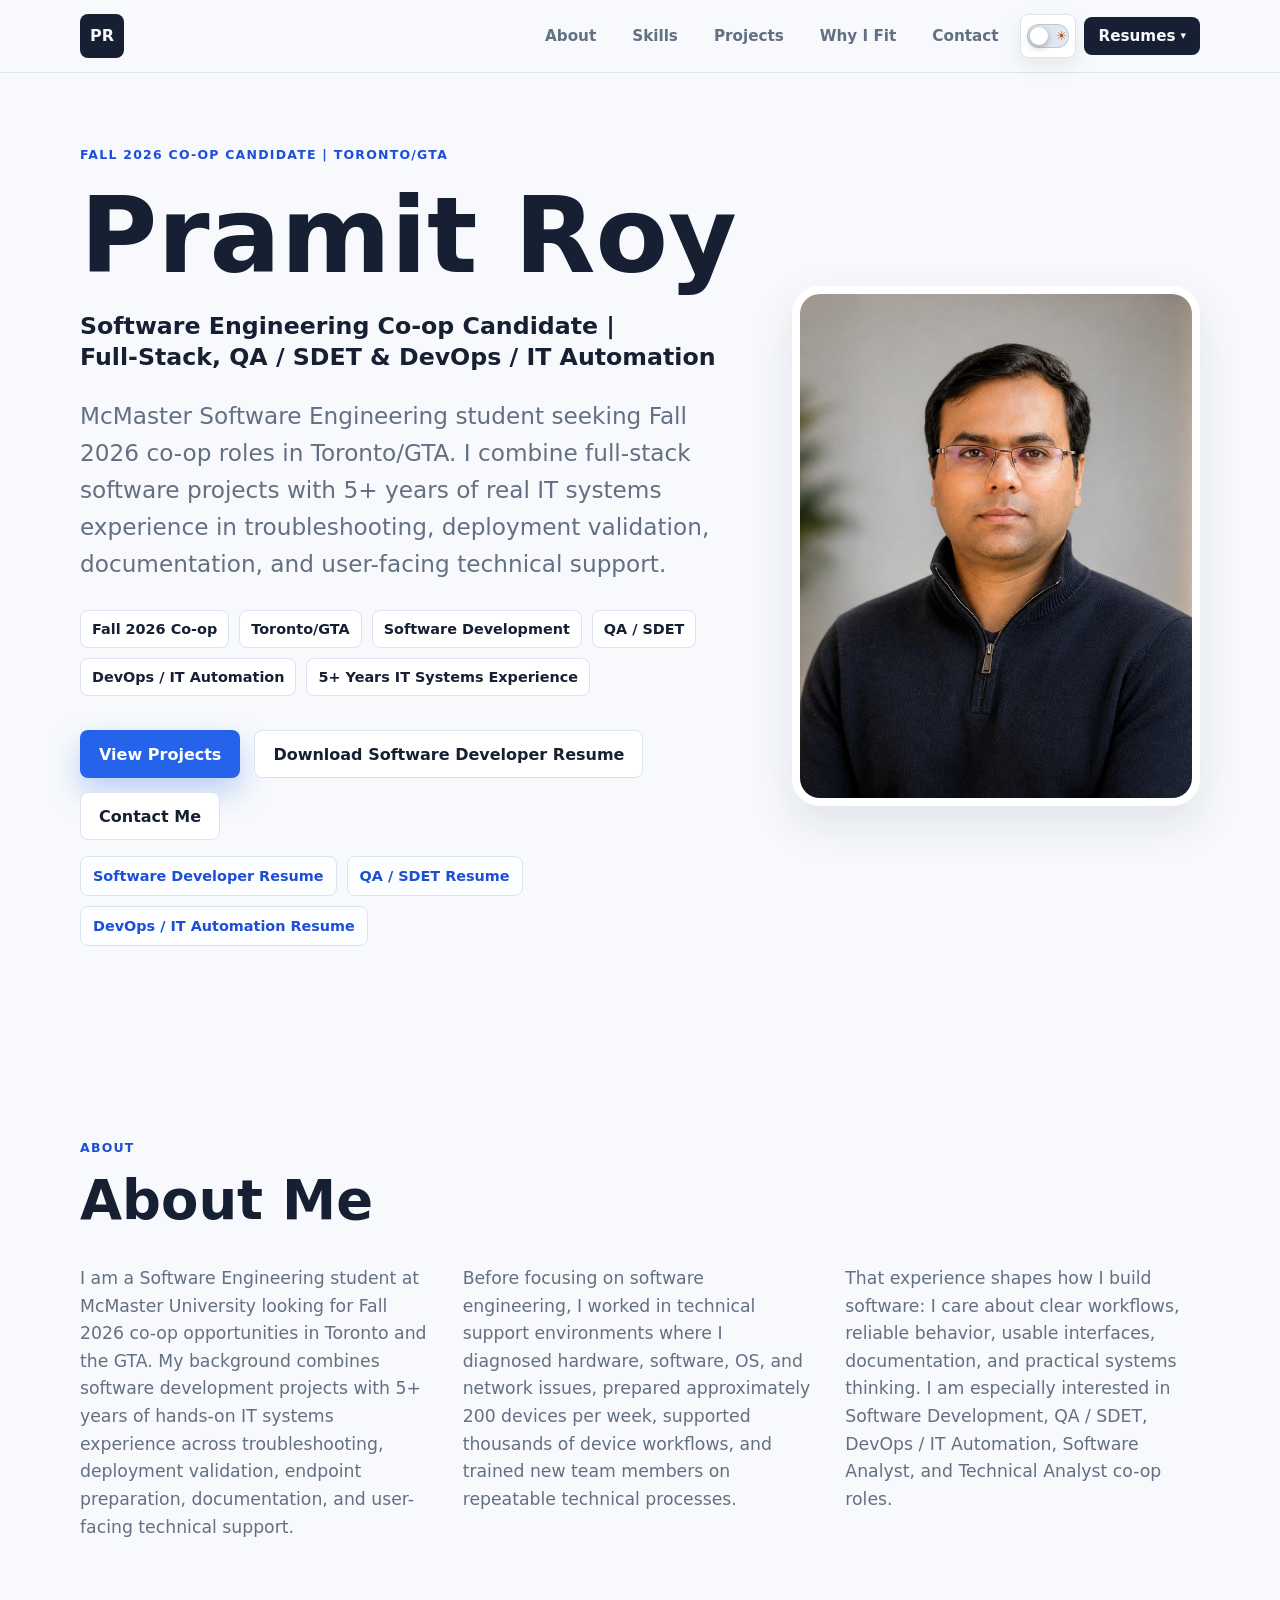
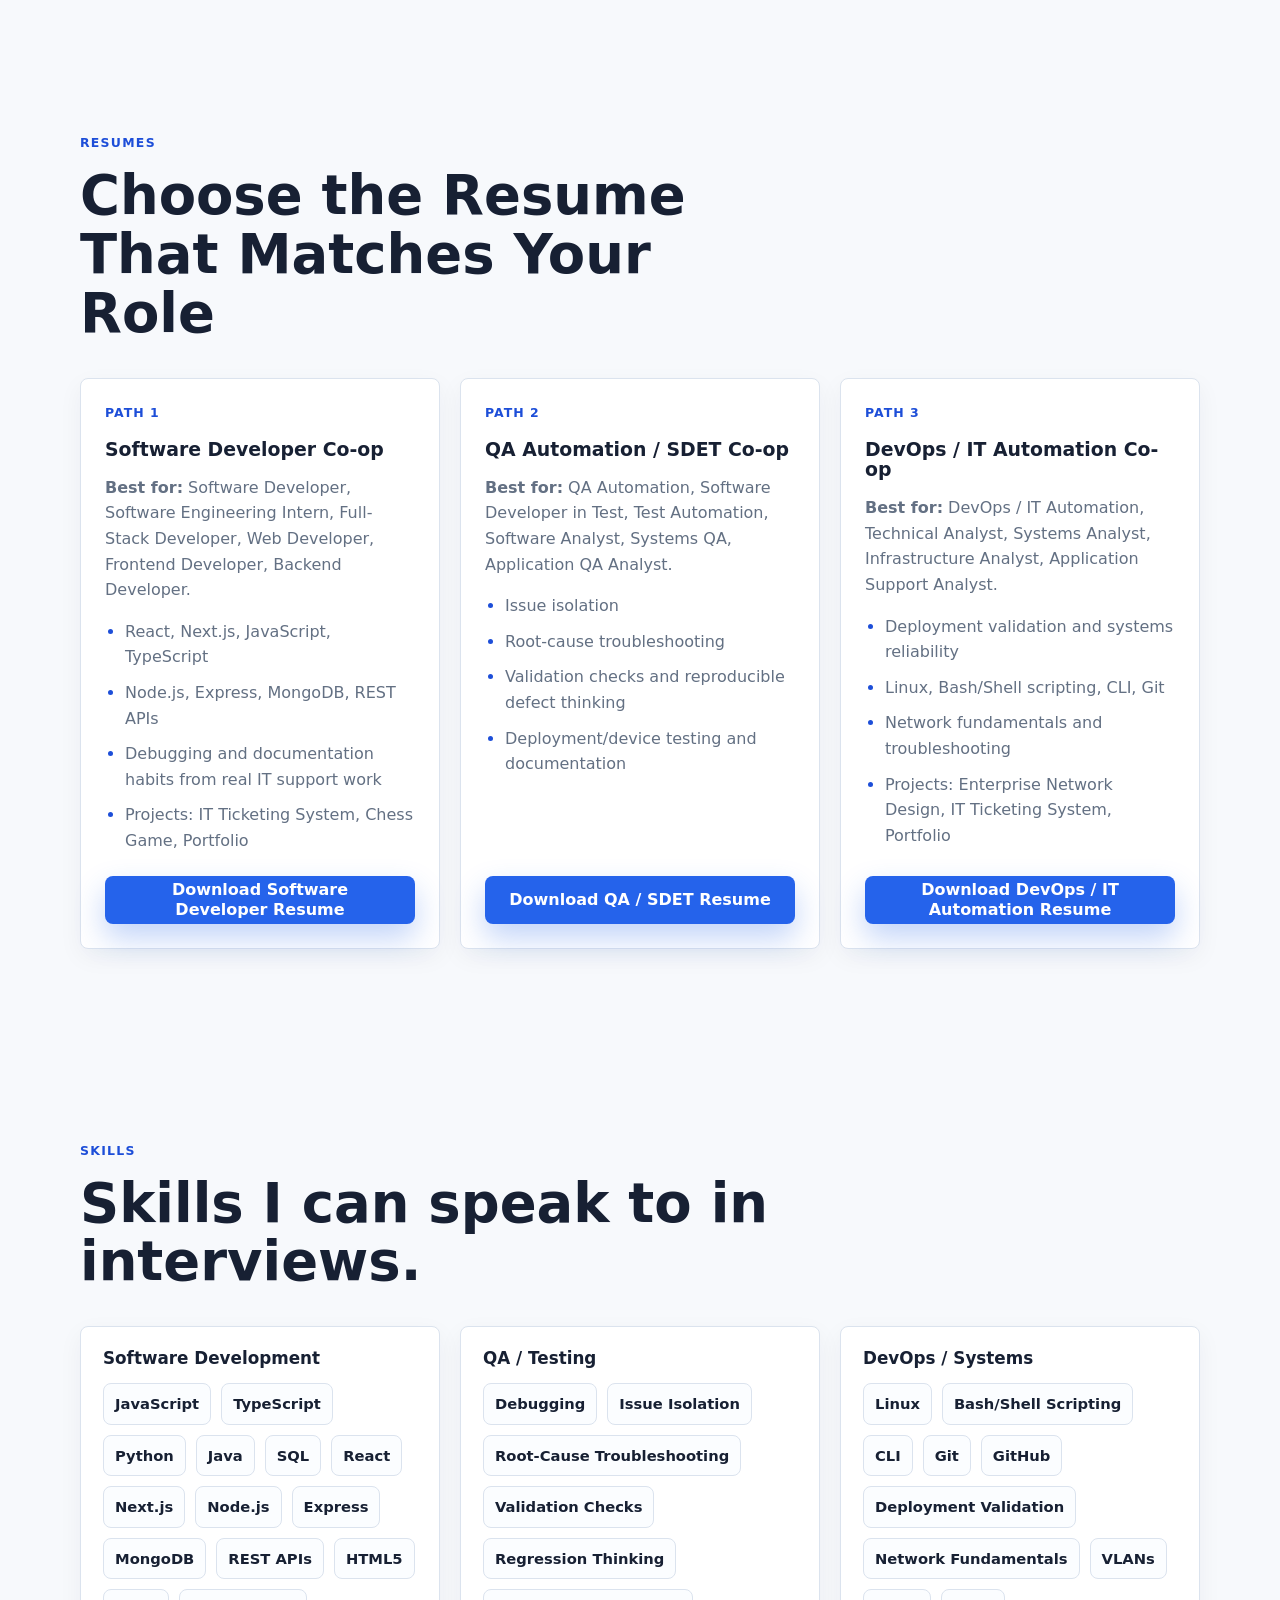
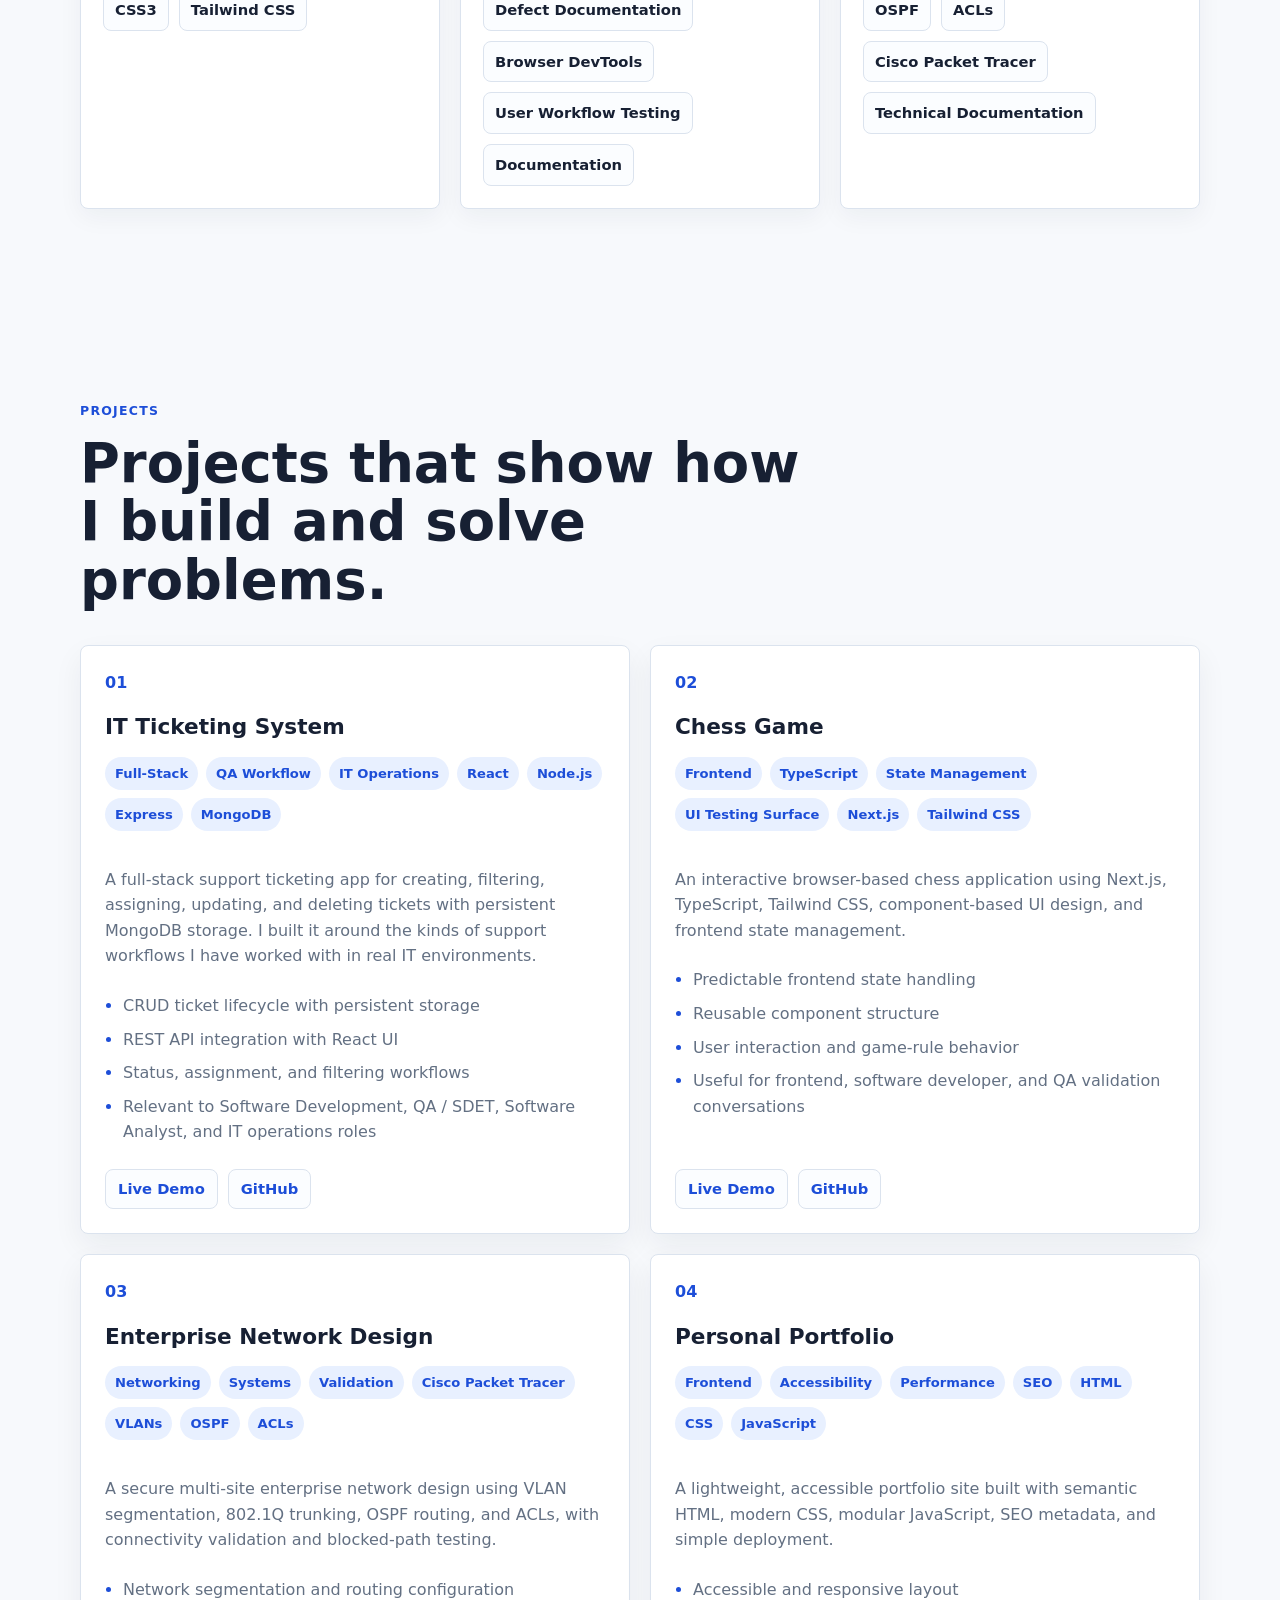
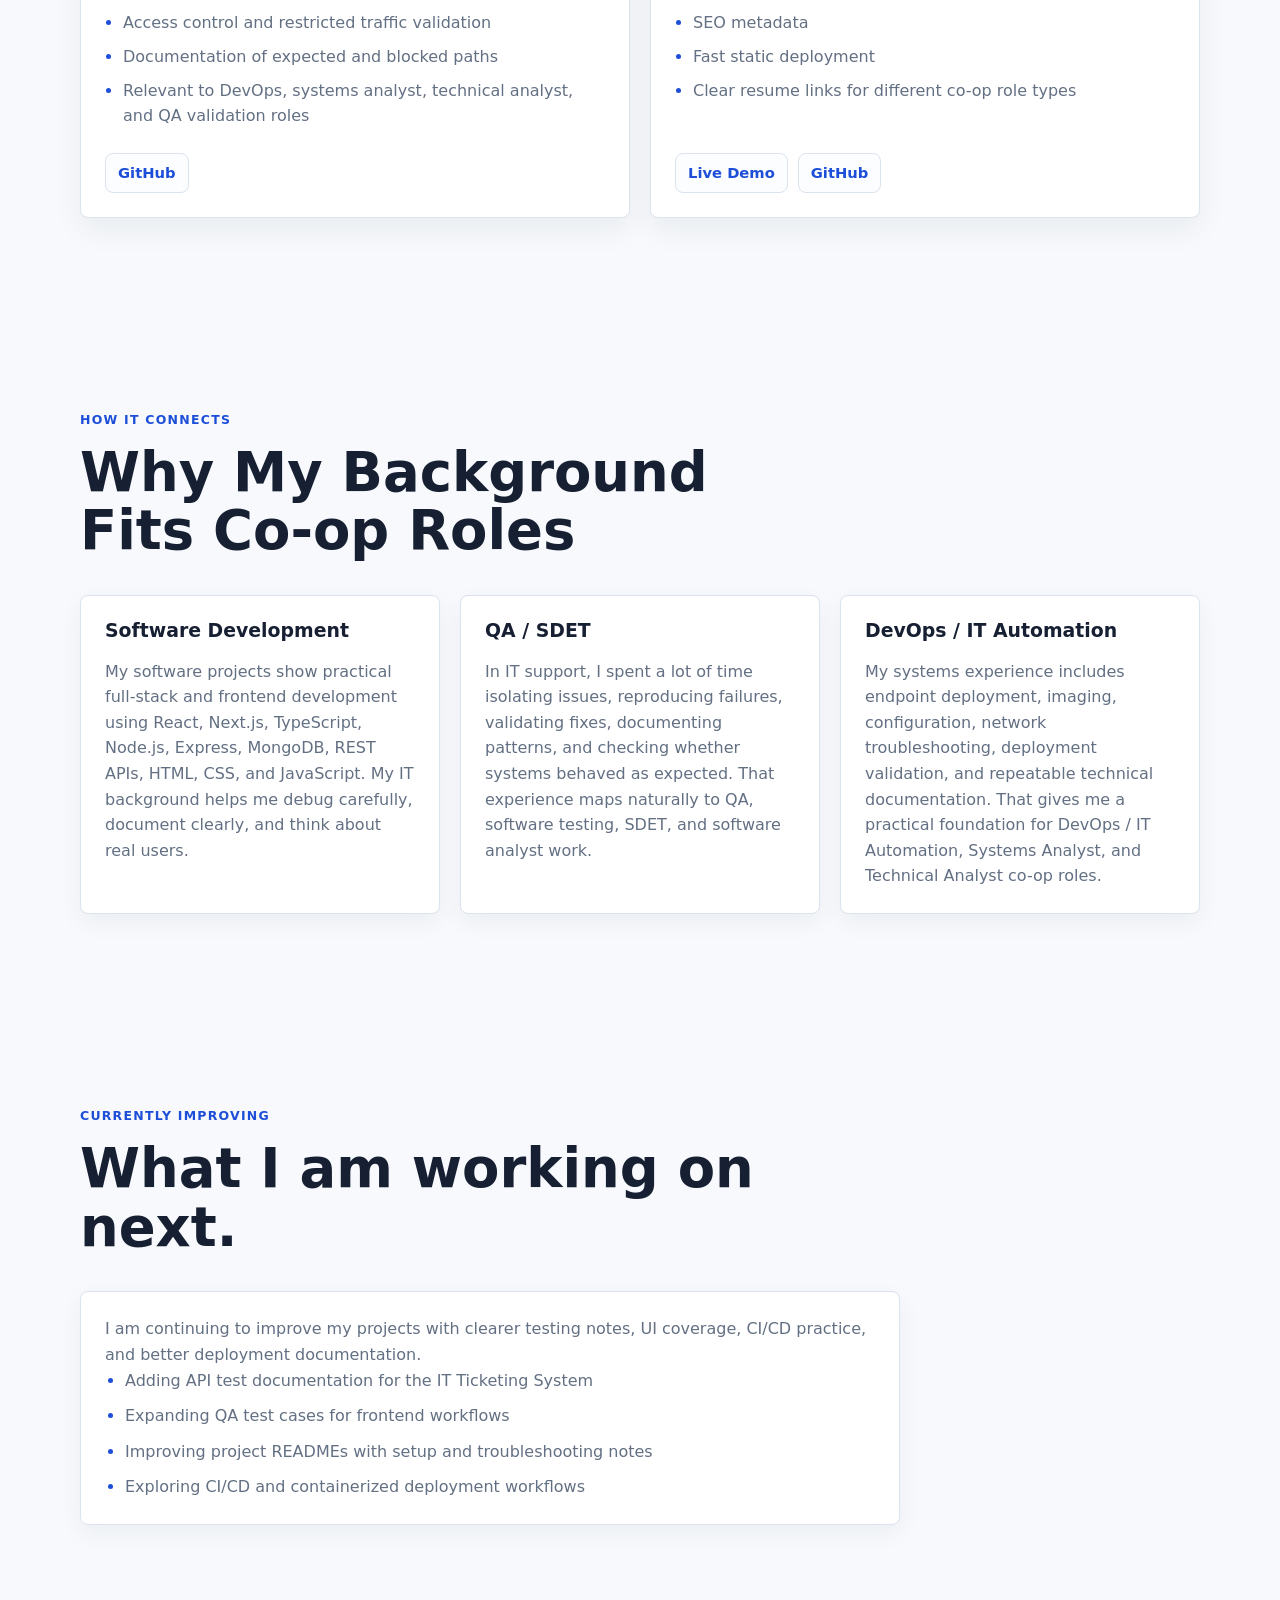
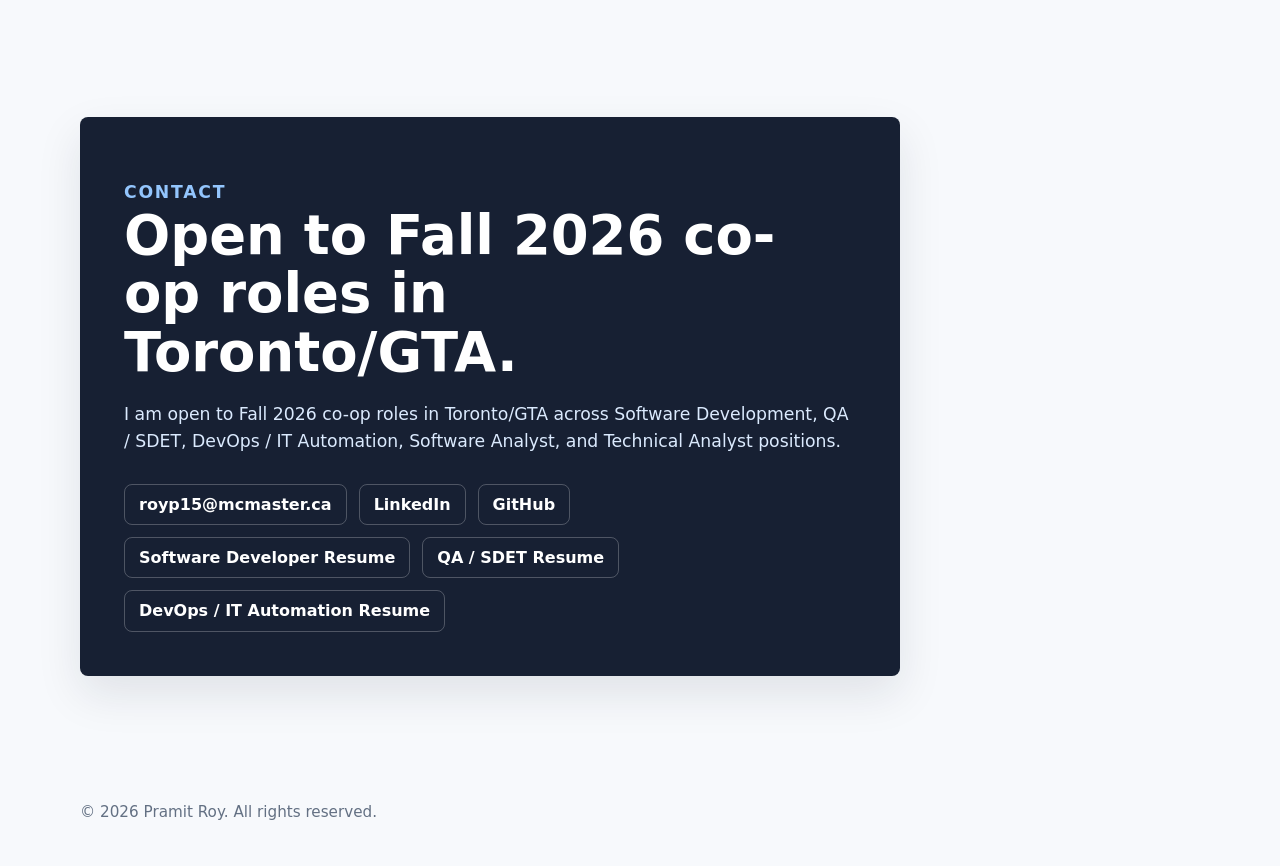
==== index.html @ a7d89d01 "Polish recruiter experience and resume links" ====
<!DOCTYPE html>
<html lang="en">
<head>
  <meta charset="UTF-8">
  <meta name="viewport" content="width=device-width, initial-scale=1.0">
  <meta name="description" content="Pramit Roy is a McMaster Software Engineering student seeking Fall 2026 co-op roles in Toronto/GTA across Software Development, QA / SDET, DevOps / IT Automation, Software Analyst, and Technical Analyst positions.">
  <meta name="author" content="Pramit Roy">
  <meta name="theme-color" content="#172033">
  <meta name="color-scheme" content="light dark">
  <meta property="og:title" content="Pramit Roy | Software Engineering Co-op Candidate">
  <meta property="og:description" content="Software Development, QA / SDET, and DevOps / IT Automation co-op candidate with 5+ years of IT systems experience.">
  <meta property="og:type" content="website">
  <meta property="og:url" content="https://pramitroy.tech">
  <meta property="og:image" content="assets/profile-optimized.jpg">
  <meta property="og:site_name" content="Pramit Roy Portfolio">
  <meta name="twitter:card" content="summary_large_image">
  <title>Pramit Roy | Software Engineering Co-op Candidate</title>
  <script>
    (() => {
      try {
        const storedTheme = localStorage.getItem("portfolio-theme");
        const prefersDark = window.matchMedia("(prefers-color-scheme: dark)").matches;
        const theme = storedTheme || (prefersDark ? "dark" : "light");
        document.documentElement.dataset.theme = theme === "dark" ? "dark" : "light";
      } catch {
        document.documentElement.dataset.theme = "light";
      }
    })();
  </script>
  <link rel="stylesheet" href="styles.css?v=20260629-hiring-funnel-mobile-fix">

  <script type="application/ld+json">
    {
      "@context": "https://schema.org",
      "@type": "Person",
      "name": "Pramit Roy",
      "jobTitle": "Software Engineering Co-op Candidate",
      "email": "mailto:royp15@mcmaster.ca",
      "url": "https://pramitroy.tech",
      "sameAs": [
        "https://www.linkedin.com/in/pramit-roy-338729289",
        "https://github.com/proyneon-hub"
      ],
      "address": {
        "@type": "PostalAddress",
        "addressLocality": "Toronto",
        "addressRegion": "ON",
        "addressCountry": "CA"
      },
      "alumniOf": [
        {
          "@type": "CollegeOrUniversity",
          "name": "McMaster University"
        }
      ]
    }
  </script>
</head>
<body>
  <a class="skip-link" href="#main-content">Skip to main content</a>

  <header class="site-header">
    <nav class="nav" aria-label="Primary navigation">
      <a class="logo" href="#home" aria-label="Pramit Roy home">PR</a>
      <button class="theme-toggle mobile-theme-toggle" type="button" aria-label="Switch to dark mode" aria-pressed="false">
        <span class="theme-toggle-track" aria-hidden="true">
          <span class="theme-toggle-thumb"></span>
        </span>
      </button>
      <button class="nav-toggle" type="button" aria-expanded="false" aria-controls="primary-menu">
        <span class="sr-only">Toggle navigation</span>
        <span></span>
        <span></span>
        <span></span>
      </button>
      <ul class="nav-links" id="primary-menu">
        <li><a href="#about">About</a></li>
        <li><a href="#skills">Skills</a></li>
        <li><a href="#projects">Projects</a></li>
        <li><a href="#background-fit">Why I Fit</a></li>
        <li><a href="#contact">Contact</a></li>
        <li class="theme-control">
          <button class="theme-toggle" type="button" aria-label="Switch to dark mode" aria-pressed="false">
            <span class="theme-toggle-track" aria-hidden="true">
              <span class="theme-toggle-thumb"></span>
            </span>
          </button>
        </li>
        <li class="nav-resume-wrapper">
          <button class="nav-resume-btn" type="button" aria-expanded="false" aria-haspopup="menu">
            Resumes <span class="resume-caret" aria-hidden="true">&#9662;</span>
          </button>
          <ul class="nav-resume-dropdown" role="menu">
            <li role="none"><a href="assets/resume-software-developer-coop.pdf" target="_blank" rel="noopener" role="menuitem" aria-label="Download Software Developer co-op resume PDF">Software Developer Resume</a></li>
            <li role="none"><a href="assets/resume-qa-automation-sdet-coop.pdf" target="_blank" rel="noopener" role="menuitem" aria-label="Download QA / SDET co-op resume PDF">QA / SDET Resume</a></li>
            <li role="none"><a href="assets/resume-devops-cloud-it-automation-coop.pdf" target="_blank" rel="noopener" role="menuitem" aria-label="Download DevOps / IT Automation co-op resume PDF">DevOps / IT Automation Resume</a></li>
          </ul>
        </li>
      </ul>
    </nav>
  </header>

  <main id="main-content">
    <section class="hero section" id="home" aria-labelledby="hero-title">
      <div class="hero-content">
        <p class="eyebrow">Fall 2026 Co-op Candidate | Toronto/GTA</p>
        <h1 id="hero-title">Pramit Roy</h1>
        <p class="hero-role"><span class="role-lead">Software Engineering Co-op Candidate</span><span class="role-divider"> | </span><span class="no-break">Full-Stack</span><span class="role-comma">, </span><span class="no-break">QA / SDET</span><span class="role-amp"> &amp; </span><span class="no-break role-devops">DevOps / IT Automation</span></p>
        <p class="hero-tagline">McMaster Software Engineering student seeking Fall 2026 co-op roles in Toronto/GTA. I combine full-stack software projects with 5+ years of real IT systems experience in troubleshooting, deployment validation, documentation, and user-facing technical support.</p>
        <ul class="hero-badges" aria-label="Hiring focus areas">
          <li>Fall 2026 Co-op</li>
          <li>Toronto/GTA</li>
          <li>Software Development</li>
          <li>QA / SDET</li>
          <li>DevOps / IT Automation</li>
          <li>5+ Years IT Systems Experience</li>
        </ul>
        <div class="hero-actions">
          <a class="btn primary" href="#projects">View Projects</a>
          <a class="btn secondary" href="assets/resume-software-developer-coop.pdf" target="_blank" rel="noopener" aria-label="Download Software Developer co-op resume PDF">Download Software Developer Resume</a>
          <a class="btn secondary" href="#contact">Contact Me</a>
        </div>
        <div class="resume-quick-links" aria-label="Role-specific resume downloads">
          <a href="assets/resume-software-developer-coop.pdf" target="_blank" rel="noopener" aria-label="Download Software Developer co-op resume PDF">Software Developer Resume</a>
          <a href="assets/resume-qa-automation-sdet-coop.pdf" target="_blank" rel="noopener" aria-label="Download QA / SDET co-op resume PDF">QA / SDET Resume</a>
          <a href="assets/resume-devops-cloud-it-automation-coop.pdf" target="_blank" rel="noopener" aria-label="Download DevOps / IT Automation co-op resume PDF">DevOps / IT Automation Resume</a>
        </div>
      </div>
      <div class="hero-visual">
        <img src="assets/profile-optimized.jpg" alt="Portrait of Pramit Roy" width="520" height="520" decoding="async" fetchpriority="high">
      </div>
    </section>

    <section class="section about" id="about" aria-labelledby="about-title">
      <div class="section-heading">
        <p class="eyebrow">About</p>
        <h2 id="about-title">About Me</h2>
      </div>
      <div class="about-grid about-grid-wide">
        <p>I am a Software Engineering student at McMaster University looking for Fall 2026 co-op opportunities in Toronto and the GTA. My background combines software development projects with 5+ years of hands-on IT systems experience across troubleshooting, deployment validation, endpoint preparation, documentation, and user-facing technical support.</p>
        <p>Before focusing on software engineering, I worked in technical support environments where I diagnosed hardware, software, OS, and network issues, prepared approximately 200 devices per week, supported thousands of device workflows, and trained new team members on repeatable technical processes.</p>
        <p>That experience shapes how I build software: I care about clear workflows, reliable behavior, usable interfaces, documentation, and practical systems thinking. I am especially interested in Software Development, QA / SDET, DevOps / IT Automation, Software Analyst, and Technical Analyst co-op roles.</p>
      </div>
    </section>

    <section class="section role-fit" id="role-paths" aria-labelledby="role-paths-title">
      <div class="section-heading">
        <p class="eyebrow">Resumes</p>
        <h2 id="role-paths-title">Choose the Resume That Matches Your Role</h2>
      </div>
      <div class="role-grid role-path-grid">
        <article class="role-card role-path-card">
          <p class="path-label">Path 1</p>
          <h3>Software Developer Co-op</h3>
          <p class="card-intro"><strong>Best for:</strong> Software Developer, Software Engineering Intern, Full-Stack Developer, Web Developer, Frontend Developer, Backend Developer.</p>
          <ul class="role-list">
            <li>React, Next.js, JavaScript, TypeScript</li>
            <li>Node.js, Express, MongoDB, REST APIs</li>
            <li>Debugging and documentation habits from real IT support work</li>
            <li>Projects: IT Ticketing System, Chess Game, Portfolio</li>
          </ul>
          <a class="btn primary" href="assets/resume-software-developer-coop.pdf" target="_blank" rel="noopener" aria-label="Download Software Developer co-op resume PDF">Download Software Developer Resume</a>
        </article>
        <article class="role-card role-path-card">
          <p class="path-label">Path 2</p>
          <h3>QA Automation / SDET Co-op</h3>
          <p class="card-intro"><strong>Best for:</strong> QA Automation, Software Developer in Test, Test Automation, Software Analyst, Systems QA, Application QA Analyst.</p>
          <ul class="role-list">
            <li>Issue isolation</li>
            <li>Root-cause troubleshooting</li>
            <li>Validation checks and reproducible defect thinking</li>
            <li>Deployment/device testing and documentation</li>
          </ul>
          <a class="btn primary" href="assets/resume-qa-automation-sdet-coop.pdf" target="_blank" rel="noopener" aria-label="Download QA / SDET co-op resume PDF">Download QA / SDET Resume</a>
        </article>
        <article class="role-card role-path-card">
          <p class="path-label">Path 3</p>
          <h3>DevOps / IT Automation Co-op</h3>
          <p class="card-intro"><strong>Best for:</strong> DevOps / IT Automation, Technical Analyst, Systems Analyst, Infrastructure Analyst, Application Support Analyst.</p>
          <ul class="role-list">
            <li>Deployment validation and systems reliability</li>
            <li>Linux, Bash/Shell scripting, CLI, Git</li>
            <li>Network fundamentals and troubleshooting</li>
            <li>Projects: Enterprise Network Design, IT Ticketing System, Portfolio</li>
          </ul>
          <a class="btn primary" href="assets/resume-devops-cloud-it-automation-coop.pdf" target="_blank" rel="noopener" aria-label="Download DevOps / IT Automation co-op resume PDF">Download DevOps / IT Automation Resume</a>
        </article>
      </div>
    </section>

    <section class="section skills" id="skills" aria-labelledby="skills-title">
      <div class="section-heading">
        <p class="eyebrow">Skills</p>
        <h2 id="skills-title">Skills I can speak to in interviews.</h2>
      </div>
      <div class="skills-grid" aria-label="Technical skills by role path">
        <article class="skill-group">
          <h3>Software Development</h3>
          <ul class="skill-list">
            <li>JavaScript</li>
            <li>TypeScript</li>
            <li>Python</li>
            <li>Java</li>
            <li>SQL</li>
            <li>React</li>
            <li>Next.js</li>
            <li>Node.js</li>
            <li>Express</li>
            <li>MongoDB</li>
            <li>REST APIs</li>
            <li>HTML5</li>
            <li>CSS3</li>
            <li>Tailwind CSS</li>
          </ul>
        </article>
        <article class="skill-group">
          <h3>QA / Testing</h3>
          <ul class="skill-list">
            <li>Debugging</li>
            <li>Issue Isolation</li>
            <li>Root-Cause Troubleshooting</li>
            <li>Validation Checks</li>
            <li>Regression Thinking</li>
            <li>Defect Documentation</li>
            <li>Browser DevTools</li>
            <li>User Workflow Testing</li>
            <li>Documentation</li>
          </ul>
        </article>
        <article class="skill-group">
          <h3>DevOps / Systems</h3>
          <ul class="skill-list">
            <li>Linux</li>
            <li>Bash/Shell Scripting</li>
            <li>CLI</li>
            <li>Git</li>
            <li>GitHub</li>
            <li>Deployment Validation</li>
            <li>Network Fundamentals</li>
            <li>VLANs</li>
            <li>OSPF</li>
            <li>ACLs</li>
            <li>Cisco Packet Tracer</li>
            <li>Technical Documentation</li>
          </ul>
        </article>
      </div>
    </section>

    <section class="section projects" id="projects" aria-labelledby="projects-title">
      <div class="section-heading">
        <p class="eyebrow">Projects</p>
        <h2 id="projects-title">Projects that show how I build and solve problems.</h2>
      </div>
      <div class="project-grid project-grid-wide">
        <article class="project-card">
          <p class="project-number">01</p>
          <h3>IT Ticketing System</h3>
          <ul class="project-tags" aria-label="IT Ticketing System role relevance and technologies">
            <li>Full-Stack</li>
            <li>QA Workflow</li>
            <li>IT Operations</li>
            <li>React</li>
            <li>Node.js</li>
            <li>Express</li>
            <li>MongoDB</li>
          </ul>
          <p>A full-stack support ticketing app for creating, filtering, assigning, updating, and deleting tickets with persistent MongoDB storage. I built it around the kinds of support workflows I have worked with in real IT environments.</p>
          <ul class="project-highlights">
            <li>CRUD ticket lifecycle with persistent storage</li>
            <li>REST API integration with React UI</li>
            <li>Status, assignment, and filtering workflows</li>
            <li>Relevant to Software Development, QA / SDET, Software Analyst, and IT operations roles</li>
          </ul>
          <div class="project-links" aria-label="IT Ticketing System links">
            <a href="https://it-ticketing-system-pi.vercel.app" target="_blank" rel="noopener">Live Demo</a>
            <a href="https://github.com/proyneon-hub/it-ticketing-system" target="_blank" rel="noopener">GitHub</a>
          </div>
        </article>
        <article class="project-card">
          <p class="project-number">02</p>
          <h3>Chess Game</h3>
          <ul class="project-tags" aria-label="Chess Game role relevance and technologies">
            <li>Frontend</li>
            <li>TypeScript</li>
            <li>State Management</li>
            <li>UI Testing Surface</li>
            <li>Next.js</li>
            <li>Tailwind CSS</li>
          </ul>
          <p>An interactive browser-based chess application using Next.js, TypeScript, Tailwind CSS, component-based UI design, and frontend state management.</p>
          <ul class="project-highlights">
            <li>Predictable frontend state handling</li>
            <li>Reusable component structure</li>
            <li>User interaction and game-rule behavior</li>
            <li>Useful for frontend, software developer, and QA validation conversations</li>
          </ul>
          <div class="project-links" aria-label="Chess Game links">
            <a href="https://test-chess-game-roy-kappa-five.vercel.app" target="_blank" rel="noopener">Live Demo</a>
            <a href="https://github.com/proyneon-hub/Chess-Game" target="_blank" rel="noopener">GitHub</a>
          </div>
        </article>
        <article class="project-card">
          <p class="project-number">03</p>
          <h3>Enterprise Network Design</h3>
          <ul class="project-tags" aria-label="Enterprise Network Design role relevance and technologies">
            <li>Networking</li>
            <li>Systems</li>
            <li>Validation</li>
            <li>Cisco Packet Tracer</li>
            <li>VLANs</li>
            <li>OSPF</li>
            <li>ACLs</li>
          </ul>
          <p>A secure multi-site enterprise network design using VLAN segmentation, 802.1Q trunking, OSPF routing, and ACLs, with connectivity validation and blocked-path testing.</p>
          <ul class="project-highlights">
            <li>Network segmentation and routing configuration</li>
            <li>Access control and restricted traffic validation</li>
            <li>Documentation of expected and blocked paths</li>
            <li>Relevant to DevOps, systems analyst, technical analyst, and QA validation roles</li>
          </ul>
          <div class="project-links" aria-label="Enterprise Network Design links">
            <a href="https://github.com/proyneon-hub/enterprise-network-design" target="_blank" rel="noopener">GitHub</a>
          </div>
        </article>
        <article class="project-card">
          <p class="project-number">04</p>
          <h3>Personal Portfolio</h3>
          <ul class="project-tags" aria-label="Personal Portfolio role relevance and technologies">
            <li>Frontend</li>
            <li>Accessibility</li>
            <li>Performance</li>
            <li>SEO</li>
            <li>HTML</li>
            <li>CSS</li>
            <li>JavaScript</li>
          </ul>
          <p>A lightweight, accessible portfolio site built with semantic HTML, modern CSS, modular JavaScript, SEO metadata, and simple deployment.</p>
          <ul class="project-highlights">
            <li>Accessible and responsive layout</li>
            <li>SEO metadata</li>
            <li>Fast static deployment</li>
            <li>Clear resume links for different co-op role types</li>
          </ul>
          <div class="project-links" aria-label="Personal Portfolio links">
            <a href="https://pramitroy.tech" target="_blank" rel="noopener">Live Demo</a>
            <a href="https://github.com/proyneon-hub/personal-portfolio" target="_blank" rel="noopener">GitHub</a>
          </div>
        </article>
      </div>
    </section>

    <section class="section role-fit" id="background-fit" aria-labelledby="background-fit-title">
      <div class="section-heading">
        <p class="eyebrow">How It Connects</p>
        <h2 id="background-fit-title">Why My Background Fits Co-op Roles</h2>
      </div>
      <div class="role-grid role-path-grid">
        <article class="role-card">
          <h3>Software Development</h3>
          <p class="card-intro">My software projects show practical full-stack and frontend development using React, Next.js, TypeScript, Node.js, Express, MongoDB, REST APIs, HTML, CSS, and JavaScript. My IT background helps me debug carefully, document clearly, and think about real users.</p>
        </article>
        <article class="role-card">
          <h3>QA / SDET</h3>
          <p class="card-intro">In IT support, I spent a lot of time isolating issues, reproducing failures, validating fixes, documenting patterns, and checking whether systems behaved as expected. That experience maps naturally to QA, software testing, SDET, and software analyst work.</p>
        </article>
        <article class="role-card">
          <h3>DevOps / IT Automation</h3>
          <p class="card-intro">My systems experience includes endpoint deployment, imaging, configuration, network troubleshooting, deployment validation, and repeatable technical documentation. That gives me a practical foundation for DevOps / IT Automation, Systems Analyst, and Technical Analyst co-op roles.</p>
        </article>
      </div>
    </section>

    <section class="section role-fit" id="currently-improving" aria-labelledby="currently-improving-title">
      <div class="section-heading">
        <p class="eyebrow">Currently Improving</p>
        <h2 id="currently-improving-title">What I am working on next.</h2>
      </div>
      <div class="role-card improvement-card">
        <p class="card-intro">I am continuing to improve my projects with clearer testing notes, UI coverage, CI/CD practice, and better deployment documentation.</p>
        <ul class="role-list">
          <li>Adding API test documentation for the IT Ticketing System</li>
          <li>Expanding QA test cases for frontend workflows</li>
          <li>Improving project READMEs with setup and troubleshooting notes</li>
          <li>Exploring CI/CD and containerized deployment workflows</li>
        </ul>
      </div>
    </section>

    <section class="section contact" id="contact" aria-labelledby="contact-title">
      <div class="contact-panel">
        <p class="eyebrow">Contact</p>
        <h2 id="contact-title">Open to Fall 2026 co-op roles in Toronto/GTA.</h2>
        <p>I am open to Fall 2026 co-op roles in Toronto/GTA across Software Development, QA / SDET, DevOps / IT Automation, Software Analyst, and Technical Analyst positions.</p>
        <address class="contact-links">
          <a href="mailto:royp15@mcmaster.ca">royp15@mcmaster.ca</a>
          <a href="https://www.linkedin.com/in/pramit-roy-338729289" target="_blank" rel="noopener">LinkedIn</a>
          <a href="https://github.com/proyneon-hub" target="_blank" rel="noopener">GitHub</a>
          <a href="assets/resume-software-developer-coop.pdf" target="_blank" rel="noopener" aria-label="Download Software Developer co-op resume PDF">Software Developer Resume</a>
          <a href="assets/resume-qa-automation-sdet-coop.pdf" target="_blank" rel="noopener" aria-label="Download QA / SDET co-op resume PDF">QA / SDET Resume</a>
          <a href="assets/resume-devops-cloud-it-automation-coop.pdf" target="_blank" rel="noopener" aria-label="Download DevOps / IT Automation co-op resume PDF">DevOps / IT Automation Resume</a>
        </address>
      </div>
    </section>
  </main>

  <footer class="site-footer">
    <p>&copy; <span id="year"></span> Pramit Roy. All rights reserved.</p>
  </footer>

  <script src="script.js?v=20260629-theme-toggle" defer></script>
</body>
</html>
---- styles.css ----
/* Design tokens: edit these variables to quickly change the site's look and spacing. */
:root {
  --bg: #f7f9fc;
  --surface: #ffffff;
  --surface-alt: #fbfdff;
  --text: #172033;
  --muted: #637083;
  --line: #dbe3ee;
  --accent: #2563eb;
  --accent-strong: #1d4ed8;
  --accent-contrast: #ffffff;
  --accent-soft: #e8f0ff;
  --header-bg: rgba(247, 249, 252, 0.88);
  --header-line: rgba(219, 227, 238, 0.8);
  --contact-bg: #172033;
  --contact-eyebrow: #93c5fd;
  --contact-muted: #dbeafe;
  --solid-text: #ffffff;
  --shadow: 0 18px 45px rgba(23, 32, 51, 0.1);
  --radius: 8px;
  --max-width: 1120px;
  color-scheme: light;
}

:root[data-theme="dark"] {
  --bg: #101112;
  --surface: #181b1d;
  --surface-alt: #202427;
  --text: #f3f7f5;
  --muted: #a8b2ae;
  --line: #30373a;
  --accent: #0ea5e9;
  --accent-strong: #38bdf8;
  --accent-contrast: #051016;
  --accent-soft: #0b3447;
  --header-bg: rgba(16, 17, 18, 0.9);
  --header-line: rgba(48, 55, 58, 0.85);
  --contact-bg: #15181b;
  --contact-eyebrow: #7dd3fc;
  --contact-muted: #c8d7d3;
  --solid-text: #ffffff;
  --shadow: 0 18px 45px rgba(0, 0, 0, 0.36);
  color-scheme: dark;
}

/* Base reset and document defaults. */
* {
  box-sizing: border-box;
}

html {
  scroll-behavior: smooth;
  scroll-padding-top: 88px;
}

body {
  margin: 0;
  background: var(--bg);
  color: var(--text);
  font-family: Inter, ui-sans-serif, system-ui, -apple-system, BlinkMacSystemFont, "Segoe UI", sans-serif;
  line-height: 1.6;
  text-rendering: optimizeLegibility;
  -webkit-font-smoothing: antialiased;
}

body.nav-open {
  overflow: hidden;
}

img {
  display: block;
  max-width: 100%;
}

a {
  color: inherit;
}

a:focus-visible,
button:focus-visible {
  outline: 3px solid var(--accent);
  outline-offset: 4px;
}

/* Shared accessibility helpers. */
.sr-only {
  position: absolute;
  width: 1px;
  height: 1px;
  padding: 0;
  margin: -1px;
  overflow: hidden;
  clip: rect(0, 0, 0, 0);
  white-space: nowrap;
  border: 0;
}

.skip-link {
  position: fixed;
  top: 12px;
  left: 12px;
  z-index: 100;
  padding: 10px 14px;
  border-radius: var(--radius);
  background: var(--text);
  color: #fff;
  font-weight: 800;
  text-decoration: none;
  transform: translateY(-140%);
  transition: transform 180ms ease;
}

.skip-link:focus {
  transform: translateY(0);
}

/* Sticky header and navigation styles, including the mobile menu button. */
.site-header {
  position: sticky;
  top: 0;
  z-index: 20;
  background: var(--header-bg);
  border-bottom: 1px solid var(--header-line);
  backdrop-filter: blur(16px);
}

.nav {
  width: min(calc(100% - 32px), var(--max-width));
  min-height: 72px;
  margin: 0 auto;
  display: flex;
  align-items: center;
  justify-content: space-between;
}

.logo {
  display: inline-flex;
  align-items: center;
  justify-content: center;
  width: 44px;
  height: 44px;
  border-radius: var(--radius);
  background: var(--text);
  color: var(--bg);
  font-weight: 800;
  letter-spacing: 0;
  text-decoration: none;
}

.nav-links {
  display: flex;
  align-items: center;
  gap: 8px;
  margin: 0;
  padding: 0;
  list-style: none;
}

.nav-links > li > a {
  display: inline-flex;
  padding: 10px 14px;
  border-radius: var(--radius);
  color: var(--muted);
  font-size: 0.95rem;
  font-weight: 700;
  text-decoration: none;
  transition: background 180ms ease, color 180ms ease;
}

.nav-links > li > a:hover,
.nav-links > li > a.active {
  background: var(--accent-soft);
  color: var(--accent-strong);
}

.nav-links > li > a[aria-current="location"] {
  background: var(--accent-soft);
  color: var(--accent-strong);
}

.nav-resume-wrapper {
  position: relative;
}

.nav-resume-btn {
  display: inline-flex;
  align-items: center;
  gap: 5px;
  padding: 10px 14px;
  border: none;
  border-radius: var(--radius);
  background: var(--text);
  color: var(--bg);
  font-family: inherit;
  font-size: 0.95rem;
  font-weight: 800;
  cursor: pointer;
  transition: background 180ms ease, color 180ms ease;
}

.nav-resume-btn:hover {
  background: var(--accent-strong);
  color: var(--accent-contrast);
}

.resume-caret {
  display: inline-block;
  font-size: 0.72em;
  line-height: 1;
  transition: transform 180ms ease;
}

.nav-resume-wrapper[data-open] .resume-caret {
  transform: rotate(180deg);
}

.nav-resume-dropdown {
  display: none;
  position: absolute;
  top: calc(100% + 8px);
  right: 0;
  z-index: 30;
  min-width: 210px;
  margin: 0;
  padding: 6px;
  list-style: none;
  border: 1px solid var(--line);
  border-radius: var(--radius);
  background: var(--surface);
  box-shadow: var(--shadow);
}

.nav-resume-wrapper[data-open] .nav-resume-dropdown {
  display: flex;
  flex-direction: column;
  gap: 2px;
}

.nav-resume-dropdown a {
  display: block;
  padding: 9px 12px;
  border-radius: calc(var(--radius) - 2px);
  color: var(--text);
  font-size: 0.9rem;
  font-weight: 700;
  text-decoration: none;
  white-space: nowrap;
  transition: background 180ms ease, color 180ms ease;
}

.nav-resume-dropdown a:hover,
.nav-resume-dropdown a:focus-visible {
  background: var(--accent-soft);
  color: var(--accent-strong);
}

.theme-control {
  display: inline-flex;
  align-items: center;
}

.theme-toggle {
  position: relative;
  display: inline-flex;
  align-items: center;
  justify-content: center;
  width: 56px;
  height: 44px;
  padding: 0;
  border: 1px solid var(--line);
  border-radius: var(--radius);
  background: var(--surface);
  color: var(--text);
  cursor: pointer;
  box-shadow: 0 8px 20px rgba(23, 32, 51, 0.08);
  transition: background 180ms ease, border-color 180ms ease, box-shadow 180ms ease, transform 180ms ease;
}

.theme-toggle:hover {
  background: var(--accent-soft);
  border-color: var(--accent-strong);
  box-shadow: 0 12px 24px rgba(23, 32, 51, 0.12);
  transform: translateY(-1px);
}

.theme-toggle::before,
.theme-toggle::after {
  position: absolute;
  z-index: 1;
  top: 50%;
  font-size: 0.76rem;
  line-height: 1;
  transform: translateY(-50%);
  transition: color 180ms ease, opacity 180ms ease;
}

.theme-toggle::before {
  left: 9px;
  content: "\263E";
  color: var(--muted);
}

.theme-toggle::after {
  right: 8px;
  content: "\2600";
  color: #b45309;
}

.mobile-theme-toggle {
  display: none;
}

.theme-toggle-track {
  position: relative;
  width: 42px;
  height: 24px;
  border-radius: 999px;
  background: #e2e8f0;
  box-shadow: inset 0 0 0 1px rgba(23, 32, 51, 0.16);
  transition: background 180ms ease, box-shadow 180ms ease;
}

.theme-toggle-thumb {
  position: absolute;
  z-index: 2;
  top: 3px;
  left: 3px;
  width: 18px;
  height: 18px;
  border-radius: 50%;
  background: var(--surface);
  box-shadow: 0 2px 7px rgba(23, 32, 51, 0.36);
  transition: transform 180ms ease, background 180ms ease;
}

:root[data-theme="dark"] .theme-toggle-track {
  background: #075985;
  box-shadow: inset 0 0 0 1px rgba(125, 211, 252, 0.42);
}

:root[data-theme="dark"] .theme-toggle-thumb {
  background: var(--text);
  transform: translateX(18px);
}

:root[data-theme="dark"] .theme-toggle::before {
  color: #7dd3fc;
}

:root[data-theme="dark"] .theme-toggle::after {
  color: var(--muted);
  opacity: 0.72;
}

.nav-toggle {
  display: none;
  width: 44px;
  height: 44px;
  border: 1px solid var(--line);
  border-radius: var(--radius);
  background: var(--surface);
  cursor: pointer;
}

.nav-toggle span:not(.sr-only) {
  display: block;
  width: 20px;
  height: 2px;
  margin: 5px auto;
  background: var(--text);
  border-radius: 2px;
  transition: transform 180ms ease, opacity 180ms ease;
}

.nav-toggle[aria-expanded="true"] span:nth-child(2) {
  transform: translateY(7px) rotate(45deg);
}

.nav-toggle[aria-expanded="true"] span:nth-child(3) {
  opacity: 0;
}

.nav-toggle[aria-expanded="true"] span:nth-child(4) {
  transform: translateY(-7px) rotate(-45deg);
}

/* Shared page section layout and heading styles. */
.section {
  width: min(calc(100% - 32px), var(--max-width));
  margin: 0 auto;
  padding: 96px 0;
  scroll-margin-top: 90px;
}

.no-break {
  white-space: nowrap;
  overflow-wrap: normal;
  word-break: keep-all;
}

.role-lead,
.role-divider,
.role-comma,
.role-amp {
  white-space: normal;
}

/* Hero section: main intro, portrait, highlights, and call-to-action buttons. */
.hero {
  min-height: calc(100vh - 72px);
  display: grid;
  grid-template-columns: minmax(0, 1.18fr) minmax(280px, 0.72fr);
  align-items: center;
  gap: 44px;
  padding-top: 72px;
}

.eyebrow {
  margin: 0 0 14px;
  color: var(--accent-strong);
  font-size: 0.78rem;
  font-weight: 800;
  letter-spacing: 0.1em;
  text-transform: uppercase;
}

h1,
h2,
h3,
p {
  overflow-wrap: anywhere;
}

h1,
h2,
h3 {
  margin: 0;
  line-height: 1.08;
}

h1 {
  max-width: 760px;
  font-size: clamp(3.25rem, 9vw, 6.6rem);
  letter-spacing: 0;
}

h2 {
  max-width: 720px;
  font-size: clamp(2rem, 5vw, 3.4rem);
  letter-spacing: 0;
}

h3 {
  font-size: 1.35rem;
}

.hero-tagline {
  max-width: 680px;
  margin: 24px 0 0;
  color: var(--muted);
  font-size: clamp(1.1rem, 2.4vw, 1.45rem);
}

.hero-role {
  max-width: 820px;
  margin: 18px 0 0;
  color: var(--text);
  font-size: clamp(1.12rem, 2.3vw, 1.48rem);
  font-weight: 800;
  line-height: 1.3;
  overflow-wrap: normal;
  text-wrap: balance;
}

.hero-badges {
  display: flex;
  flex-wrap: wrap;
  gap: 10px;
  max-width: 760px;
  margin: 28px 0 0;
  padding: 0;
  list-style: none;
}

.hero-badges li {
  display: inline-flex;
  align-items: center;
  max-width: 100%;
  min-width: 0;
  min-height: 38px;
  padding: 7px 11px;
  border: 1px solid var(--line);
  border-radius: var(--radius);
  background: var(--surface);
  color: var(--text);
  font-size: 0.9rem;
  font-weight: 800;
  line-height: 1.2;
  overflow-wrap: anywhere;
  text-align: center;
  word-break: break-word;
}

.variant-hero h1 {
  max-width: 830px;
  font-size: clamp(1.9rem, 4.2vw, 3.4rem);
  overflow-wrap: anywhere;
}

.variant-hero .hero-tagline {
  font-size: clamp(1.02rem, 2vw, 1.24rem);
}

.hero-highlights {
  display: grid;
  grid-template-columns: repeat(3, minmax(0, 1fr));
  gap: 12px;
  max-width: 720px;
  margin: 30px 0 0;
}

.hero-highlights div {
  padding: 14px;
  border: 1px solid var(--line);
  border-radius: var(--radius);
  background: color-mix(in srgb, var(--surface) 78%, transparent);
}

.hero-highlights dt {
  color: var(--muted);
  font-size: 0.74rem;
  font-weight: 800;
  letter-spacing: 0.08em;
  text-transform: uppercase;
}

.hero-highlights dd {
  margin: 4px 0 0;
  color: var(--text);
  font-weight: 800;
  line-height: 1.25;
}

.hero-actions {
  display: flex;
  flex-wrap: wrap;
  gap: 14px;
  margin-top: 34px;
}

.hero-actions .btn {
  padding-right: 18px;
  padding-left: 18px;
}

.resume-quick-links {
  display: flex;
  flex-wrap: wrap;
  gap: 10px;
  max-width: 760px;
  margin-top: 16px;
}

.resume-quick-links a {
  display: inline-flex;
  align-items: center;
  justify-content: center;
  max-width: 100%;
  min-width: 0;
  min-height: 40px;
  padding: 8px 12px;
  border: 1px solid var(--line);
  border-radius: var(--radius);
  background: var(--surface-alt);
  color: var(--accent-strong);
  font-size: 0.9rem;
  font-weight: 800;
  line-height: 1.2;
  text-align: center;
  text-decoration: none;
  white-space: normal;
  word-break: break-word;
}

.resume-quick-links a:hover {
  background: var(--accent-soft);
}

/* Reusable button styles used in the hero and other action areas. */
.btn {
  display: inline-flex;
  align-items: center;
  justify-content: center;
  max-width: 100%;
  min-width: 0;
  min-height: 48px;
  padding: 0 20px;
  border: 1px solid transparent;
  border-radius: var(--radius);
  font-weight: 800;
  line-height: 1.2;
  text-align: center;
  text-decoration: none;
  white-space: normal;
  word-break: break-word;
  transition: transform 180ms ease, box-shadow 180ms ease, background 180ms ease;
}

.btn:hover {
  transform: translateY(-2px);
}

.btn.primary {
  background: var(--accent);
  color: var(--accent-contrast);
  box-shadow: 0 14px 30px rgba(37, 99, 235, 0.28);
}

.btn.primary:hover {
  background: var(--accent-strong);
}

.btn.secondary {
  background: var(--surface);
  border-color: var(--line);
  color: var(--text);
}

.btn.text {
  color: var(--accent-strong);
}

.btn.text:hover {
  background: var(--accent-soft);
}

.hero-visual {
  position: relative;
  min-width: 0;
}

.hero-content {
  min-width: 0;
}

.hero-visual::before {
  content: "";
  position: absolute;
  inset: 12%;
  z-index: -1;
  border-radius: 30px;
  background: var(--accent-soft);
  transform: rotate(-8deg);
}

.hero-visual img {
  width: min(100%, 440px);
  aspect-ratio: 1;
  margin-left: auto;
  border: 8px solid var(--surface);
  border-radius: 28px;
  object-fit: cover;
  box-shadow: var(--shadow);
}

/* About section layout. */
.section-heading {
  margin-bottom: 34px;
}

.about-grid {
  display: grid;
  grid-template-columns: repeat(2, minmax(0, 1fr));
  gap: 28px;
}

.about-grid p,
.contact-panel p {
  margin: 0;
  color: var(--muted);
  font-size: 1.08rem;
}

.about-grid-wide {
  grid-template-columns: repeat(3, minmax(0, 1fr));
}

/* Skills section category cards and pill lists. */
.skills-grid {
  display: grid;
  grid-template-columns: repeat(3, minmax(0, 1fr));
  gap: 20px;
}

.skill-group {
  padding: 22px;
  border: 1px solid var(--line);
  border-radius: var(--radius);
  background: var(--surface);
  box-shadow: 0 8px 24px rgba(23, 32, 51, 0.05);
}

.skill-group h3 {
  margin-bottom: 16px;
  font-size: 1.05rem;
}

.skill-list {
  display: flex;
  flex-wrap: wrap;
  gap: 10px;
  margin: 0;
  padding: 0;
  list-style: none;
}

.skill-list li {
  display: inline-flex;
  align-items: center;
  min-height: 40px;
  padding: 8px 11px;
  border: 1px solid var(--line);
  border-radius: var(--radius);
  background: var(--surface-alt);
  color: var(--text);
  font-size: 0.92rem;
  font-weight: 700;
  text-align: center;
}

.priority-skills {
  display: flex;
  flex-wrap: wrap;
  gap: 10px;
  margin: 0;
  padding: 0;
  list-style: none;
}

.priority-skills li {
  display: inline-flex;
  align-items: center;
  min-height: 42px;
  padding: 9px 12px;
  border: 1px solid var(--line);
  border-radius: var(--radius);
  background: var(--surface);
  color: var(--text);
  font-weight: 800;
  box-shadow: 0 6px 18px rgba(23, 32, 51, 0.05);
}

/* Role fit section for quickly matching portfolio evidence to target job families. */
.role-grid {
  display: grid;
  grid-template-columns: repeat(2, minmax(0, 1fr));
  gap: 20px;
}

.role-path-grid {
  grid-template-columns: repeat(3, minmax(0, 1fr));
}

.role-card {
  padding: 24px;
  border: 1px solid var(--line);
  border-radius: var(--radius);
  background: var(--surface);
  box-shadow: 0 8px 24px rgba(23, 32, 51, 0.05);
}

.role-card h3 {
  margin-bottom: 18px;
  font-size: 1.18rem;
}

.role-path-card {
  display: flex;
  flex-direction: column;
  gap: 16px;
}

.role-path-card h3 {
  margin-bottom: 0;
}

.role-path-card .role-list {
  margin-bottom: 6px;
}

.role-path-card .btn {
  width: 100%;
  margin-top: auto;
  text-align: center;
}

.path-label {
  margin: 0;
  color: var(--accent-strong);
  font-size: 0.78rem;
  font-weight: 900;
  letter-spacing: 0.08em;
  text-transform: uppercase;
}

.card-intro {
  margin: 0;
  color: var(--muted);
}

.role-list {
  display: grid;
  gap: 10px;
  margin: 0;
  padding-left: 20px;
  color: var(--muted);
}

.role-list li::marker {
  color: var(--accent-strong);
}

/* Project cards and project technology tags. */
.project-grid {
  display: grid;
  grid-template-columns: repeat(3, minmax(0, 1fr));
  gap: 20px;
}

.project-grid-wide {
  grid-template-columns: repeat(2, minmax(0, 1fr));
}

.project-card {
  display: flex;
  min-height: 380px;
  flex-direction: column;
  padding: 24px;
  border: 1px solid var(--line);
  border-radius: var(--radius);
  background: var(--surface);
  box-shadow: 0 12px 30px rgba(23, 32, 51, 0.06);
  transition: transform 180ms ease, box-shadow 180ms ease;
}

.project-card:hover {
  transform: translateY(-4px);
  box-shadow: var(--shadow);
}

.project-number {
  margin: 0 0 20px;
  color: var(--accent-strong);
  font-weight: 900;
}

.project-image {
  width: 100%;
  height: clamp(170px, 32vw, 240px);
  margin: -18px 0 20px;
  border: 1px solid var(--line);
  border-radius: var(--radius);
  object-fit: contain;
  object-position: center;
  background: #a1a1a0;
}

.project-card p:not(.project-number):not(.project-impact) {
  margin: 16px 0 24px;
  color: var(--muted);
}

.project-impact {
  margin: 0 0 24px;
  padding-left: 12px;
  border-left: 3px solid var(--accent);
  color: var(--text);
  font-size: 0.95rem;
  font-weight: 650;
}

.project-tags {
  display: flex;
  flex-wrap: wrap;
  gap: 8px;
  margin: 18px 0 20px;
  padding: 0;
  list-style: none;
}

.project-tags li {
  padding: 6px 10px;
  border-radius: 999px;
  background: var(--accent-soft);
  color: var(--accent-strong);
  font-size: 0.82rem;
  font-weight: 800;
}

.project-highlights {
  display: grid;
  gap: 8px;
  margin: 0 0 24px 18px;
  padding: 0;
  color: var(--muted);
}

.project-highlights li::marker {
  color: var(--accent-strong);
}

.project-links {
  display: flex;
  flex-wrap: wrap;
  gap: 10px;
  margin-top: auto;
}

.project-links a {
  display: inline-flex;
  align-items: center;
  justify-content: center;
  max-width: 100%;
  min-width: 0;
  min-height: 40px;
  padding: 8px 12px;
  border: 1px solid var(--line);
  border-radius: var(--radius);
  background: var(--surface-alt);
  color: var(--accent-strong);
  cursor: pointer;
  font-size: 0.92rem;
  font-weight: 900;
  line-height: 1.2;
  text-align: center;
  text-decoration: none;
  white-space: normal;
  word-break: break-word;
  transition: background 200ms ease, border-color 200ms ease, transform 200ms ease;
}

.project-links a:hover {
  background: var(--accent-soft);
  border-color: #b7ccff;
  text-decoration: underline;
  transform: translateY(-1px);
}

/* Contact callout panel and social links. */
.contact-panel {
  max-width: 820px;
  padding: 44px;
  border-radius: var(--radius);
  background: var(--contact-bg);
  color: var(--solid-text);
  box-shadow: var(--shadow);
}

.contact-panel .eyebrow {
  color: var(--contact-eyebrow);
}

.contact-panel p {
  margin-top: 18px;
  color: var(--contact-muted);
}

.contact-links {
  display: flex;
  flex-wrap: wrap;
  gap: 12px;
  margin-top: 28px;
  font-style: normal;
}

.contact-links a {
  display: inline-flex;
  justify-content: center;
  max-width: 100%;
  min-width: 0;
  padding: 10px 14px;
  border: 1px solid rgba(255, 255, 255, 0.24);
  border-radius: var(--radius);
  color: var(--solid-text);
  font-weight: 800;
  line-height: 1.2;
  text-align: center;
  text-decoration: none;
  white-space: normal;
  word-break: break-word;
  transition: background 180ms ease;
}

.contact-links a:hover {
  background: rgba(255, 255, 255, 0.12);
}

.improvement-card {
  max-width: 820px;
}

/* Footer. */
.site-footer {
  width: min(calc(100% - 32px), var(--max-width));
  margin: 0 auto;
  padding: 28px 0 42px;
  color: var(--muted);
  font-size: 0.95rem;
}

.site-footer p {
  margin: 0;
}

/* Tablet and small laptop layout adjustments. */
@media (max-width: 860px) {
  .mobile-theme-toggle {
    display: inline-flex;
    margin-left: auto;
  }

  .nav-toggle {
    display: block;
    margin-left: 8px;
  }

  .nav-links {
    position: fixed;
    top: 72px;
    right: 16px;
    left: 16px;
    display: none;
    flex-direction: column;
    align-items: stretch;
    padding: 14px;
    border: 1px solid var(--line);
    border-radius: var(--radius);
    background: var(--surface);
    box-shadow: var(--shadow);
  }

  .nav-links.open {
    display: flex;
  }

  .nav-links > li > a {
    justify-content: center;
  }

  .nav-links .theme-control {
    display: none;
  }

  .theme-control {
    justify-content: center;
    padding: 4px 0;
  }

  .hero {
    grid-template-columns: 1fr;
    gap: 40px;
    min-height: auto;
    padding-top: 64px;
  }

  .hero-visual img {
    width: min(100%, 360px);
    margin: 0 auto;
  }

  .about-grid,
  .about-grid-wide,
  .role-grid,
  .role-path-grid,
  .project-grid,
  .project-grid-wide {
    grid-template-columns: 1fr;
  }

  .skills-grid {
    grid-template-columns: 1fr;
  }

  .hero-highlights {
    grid-template-columns: 1fr;
  }

  /* Dropdown: show all three links inline in the mobile nav panel. */
  .nav-resume-wrapper {
    display: flex;
    flex-direction: column;
    gap: 4px;
  }

  .nav-resume-btn .resume-caret {
    display: none;
  }

  .nav-resume-dropdown {
    display: flex;
    flex-direction: column;
    gap: 2px;
    position: static;
    border: none;
    border-radius: 0;
    background: transparent;
    box-shadow: none;
    padding: 0 0 0 10px;
    border-left: 2px solid var(--line);
  }

  .nav-resume-dropdown a {
    justify-content: center;
    text-align: center;
    color: var(--muted);
    font-size: 0.92rem;
  }
}

/* Phone layout adjustments. */
@media (max-width: 560px) {
  html,
  body {
    max-width: 100%;
    overflow-x: hidden;
  }

  .nav,
  .section,
  .site-footer {
    width: calc(100% - 32px);
    max-width: 100%;
    padding-right: 0;
    padding-left: 0;
  }

  .section {
    padding-top: 70px;
    padding-bottom: 70px;
  }

  .hero {
    padding-top: 48px;
  }

  .hero-content,
  .hero-badges,
  .hero-actions,
  .resume-quick-links {
    width: 100%;
    max-width: 100%;
  }

  .hero-role {
    font-size: 0.98rem;
    line-height: 1.35;
    word-break: normal;
  }

  .hero-role .role-lead,
  .hero-role .role-devops {
    display: block;
  }

  .hero-role .role-divider,
  .hero-role .role-amp {
    display: none;
  }

  .hero-role .role-devops::before {
    content: "& ";
  }

  .hero-tagline {
    font-size: 1rem;
  }

  .hero-badges {
    display: grid;
    grid-template-columns: repeat(2, minmax(0, 1fr));
    gap: 8px;
  }

  .hero-badges li {
    justify-content: center;
  }

  .btn {
    min-height: auto;
    padding: 14px;
    font-size: 0.95rem;
  }

  .hero-visual img {
    width: min(100%, 320px);
  }

  h1 {
    font-size: clamp(3rem, 16vw, 4.2rem);
  }

  .variant-hero h1 {
    font-size: clamp(1.6rem, 8vw, 2rem);
    line-height: 1.12;
  }

  .variant-hero .hero-tagline {
    font-size: 1rem;
  }

  .hero-actions,
  .contact-links,
  .resume-quick-links {
    flex-direction: column;
    align-items: stretch;
  }

  .btn,
  .contact-links a,
  .resume-quick-links a {
    width: 100%;
  }

  .skill-group {
    padding: 18px;
  }

  .contact-panel {
    padding: 28px 20px;
  }

  .project-card {
    min-height: auto;
  }
}

/* Respect users who prefer reduced animation. */
@media (prefers-reduced-motion: reduce) {
  *,
  *::before,
  *::after {
    scroll-behavior: auto !important;
    transition-duration: 0.01ms !important;
    animation-duration: 0.01ms !important;
    animation-iteration-count: 1 !important;
  }
}
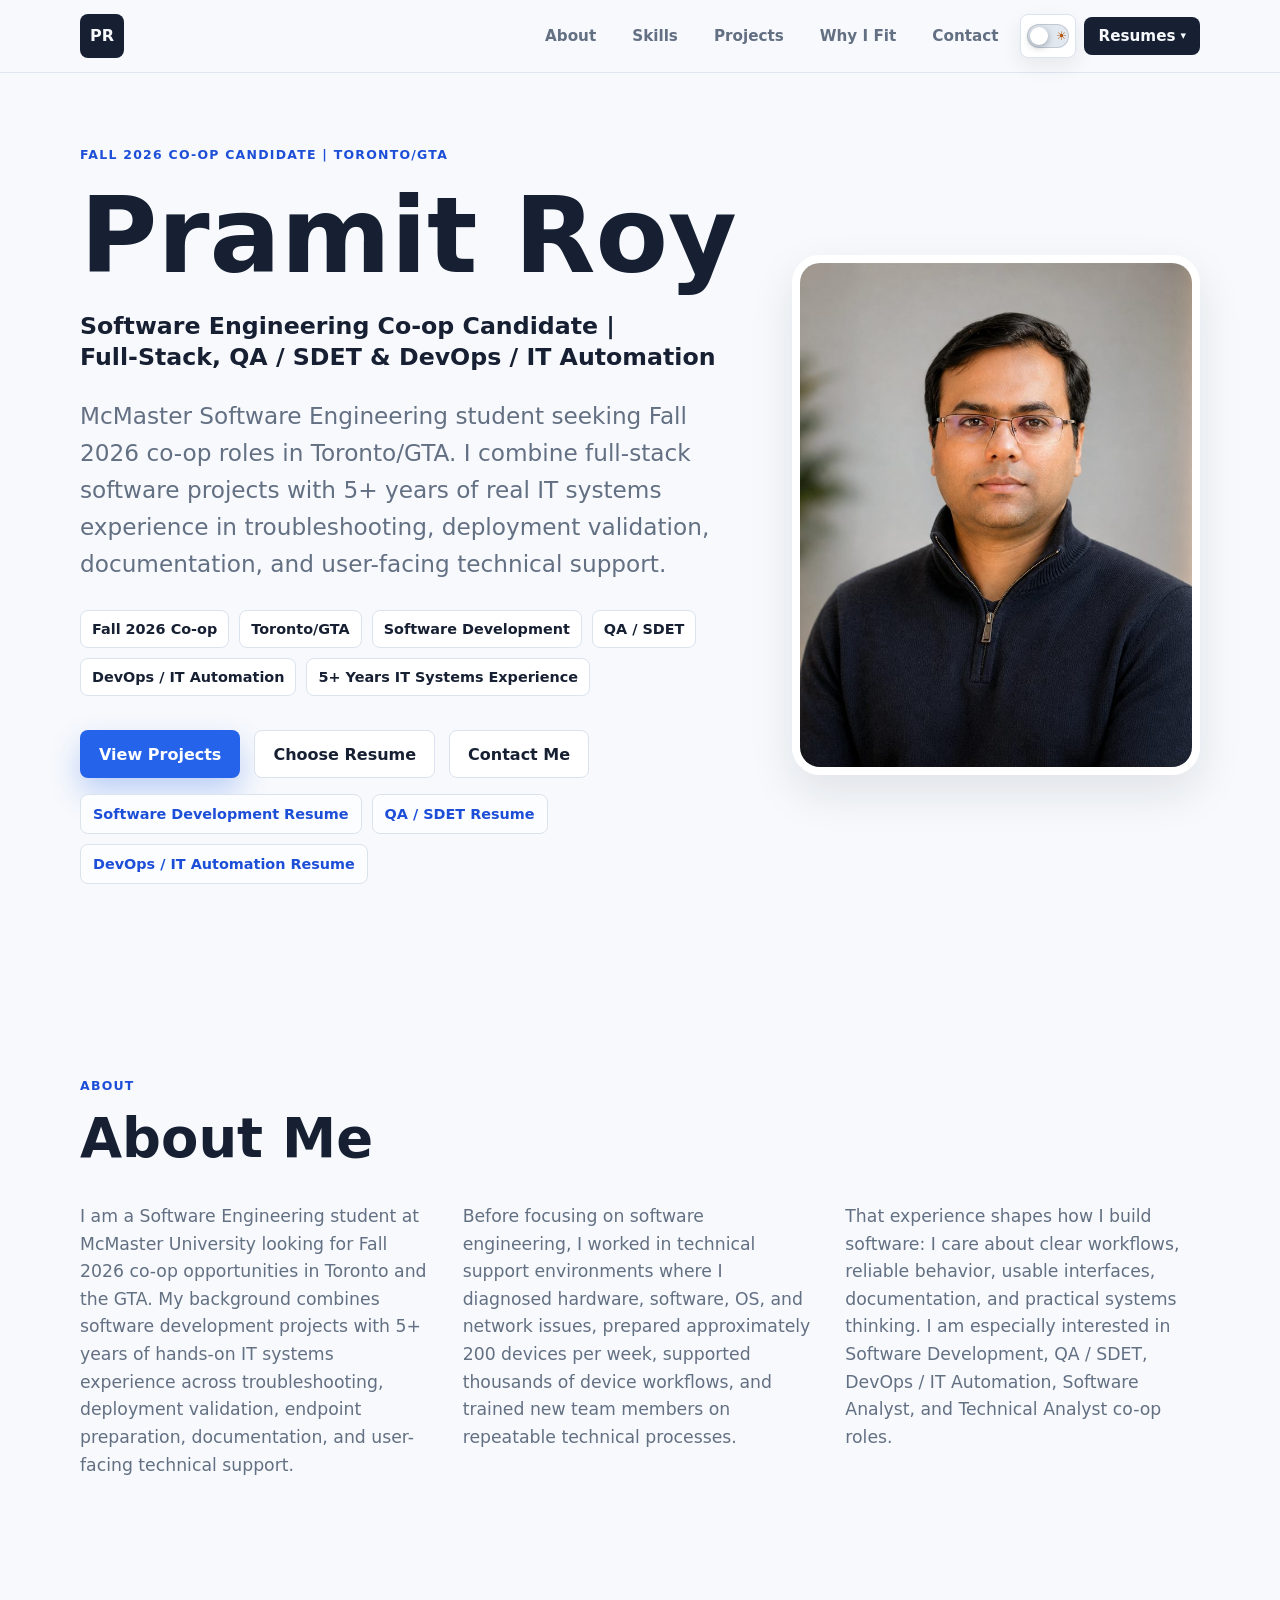
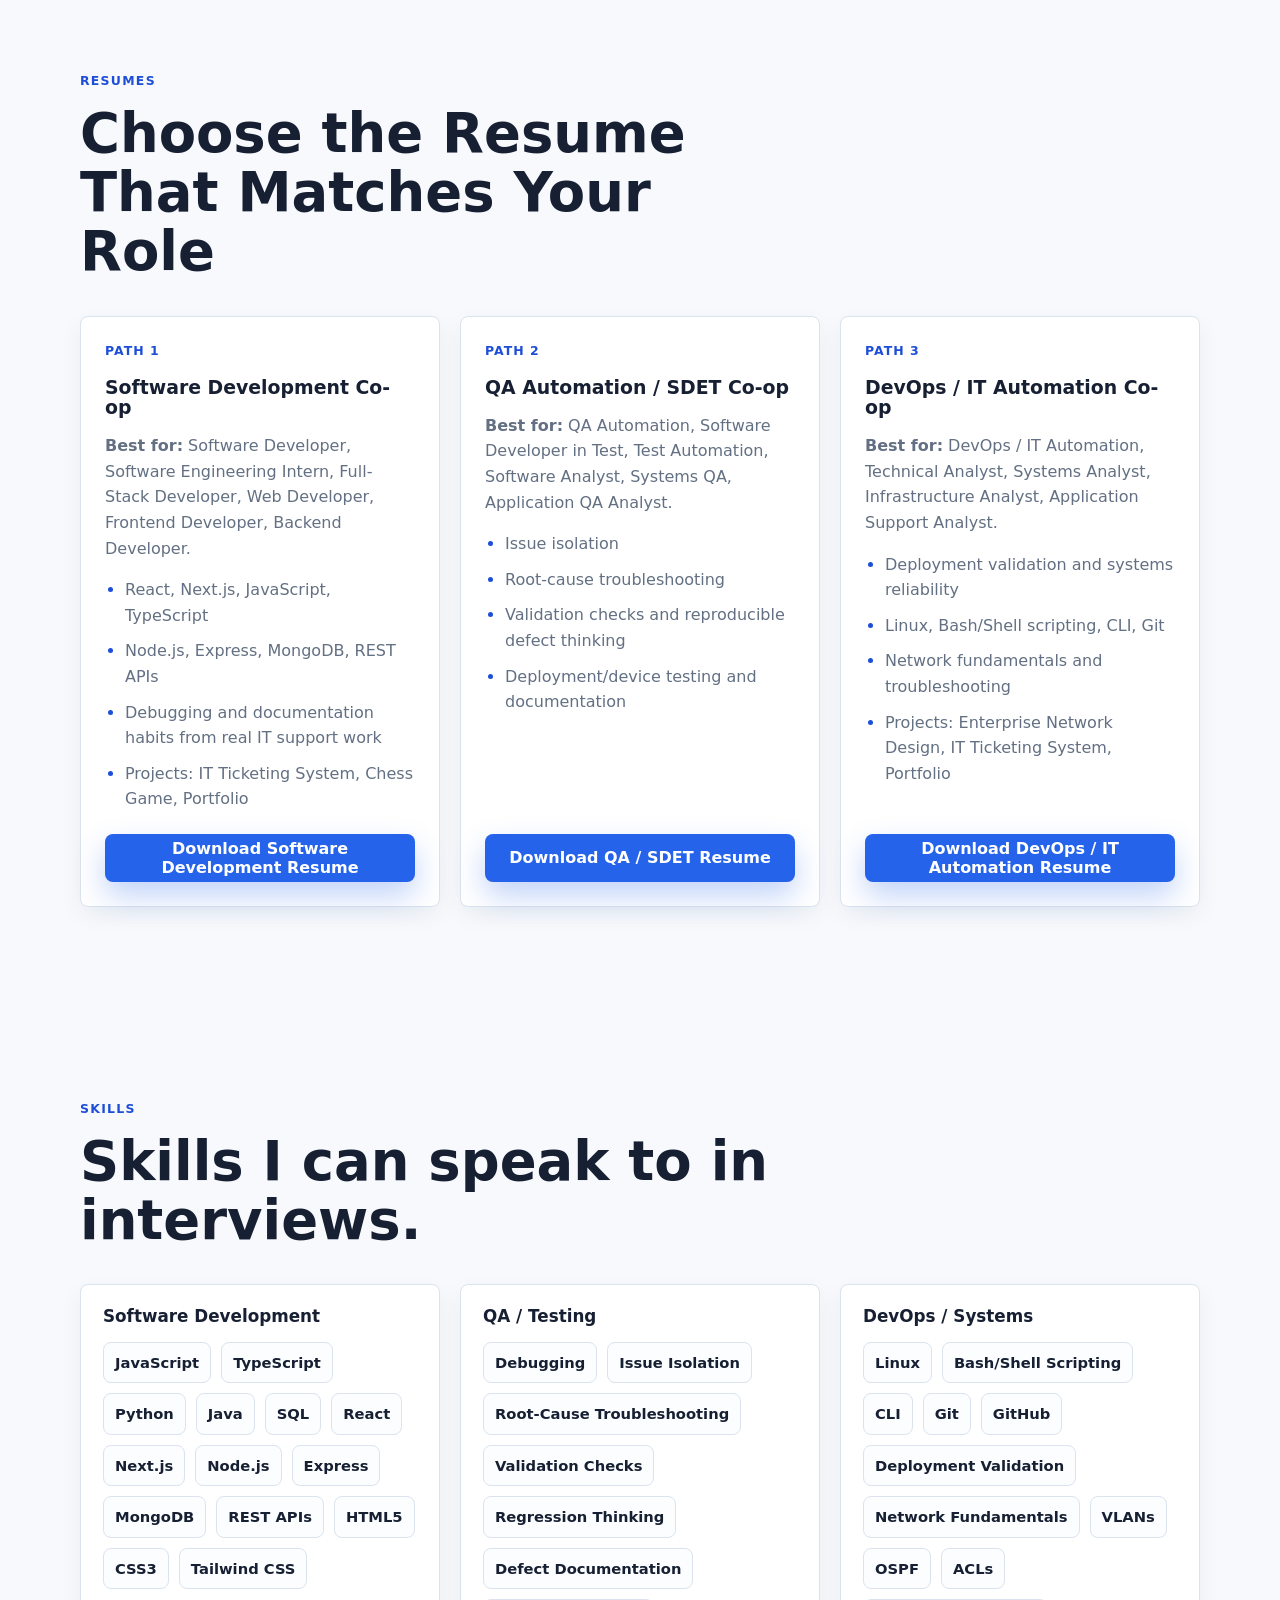
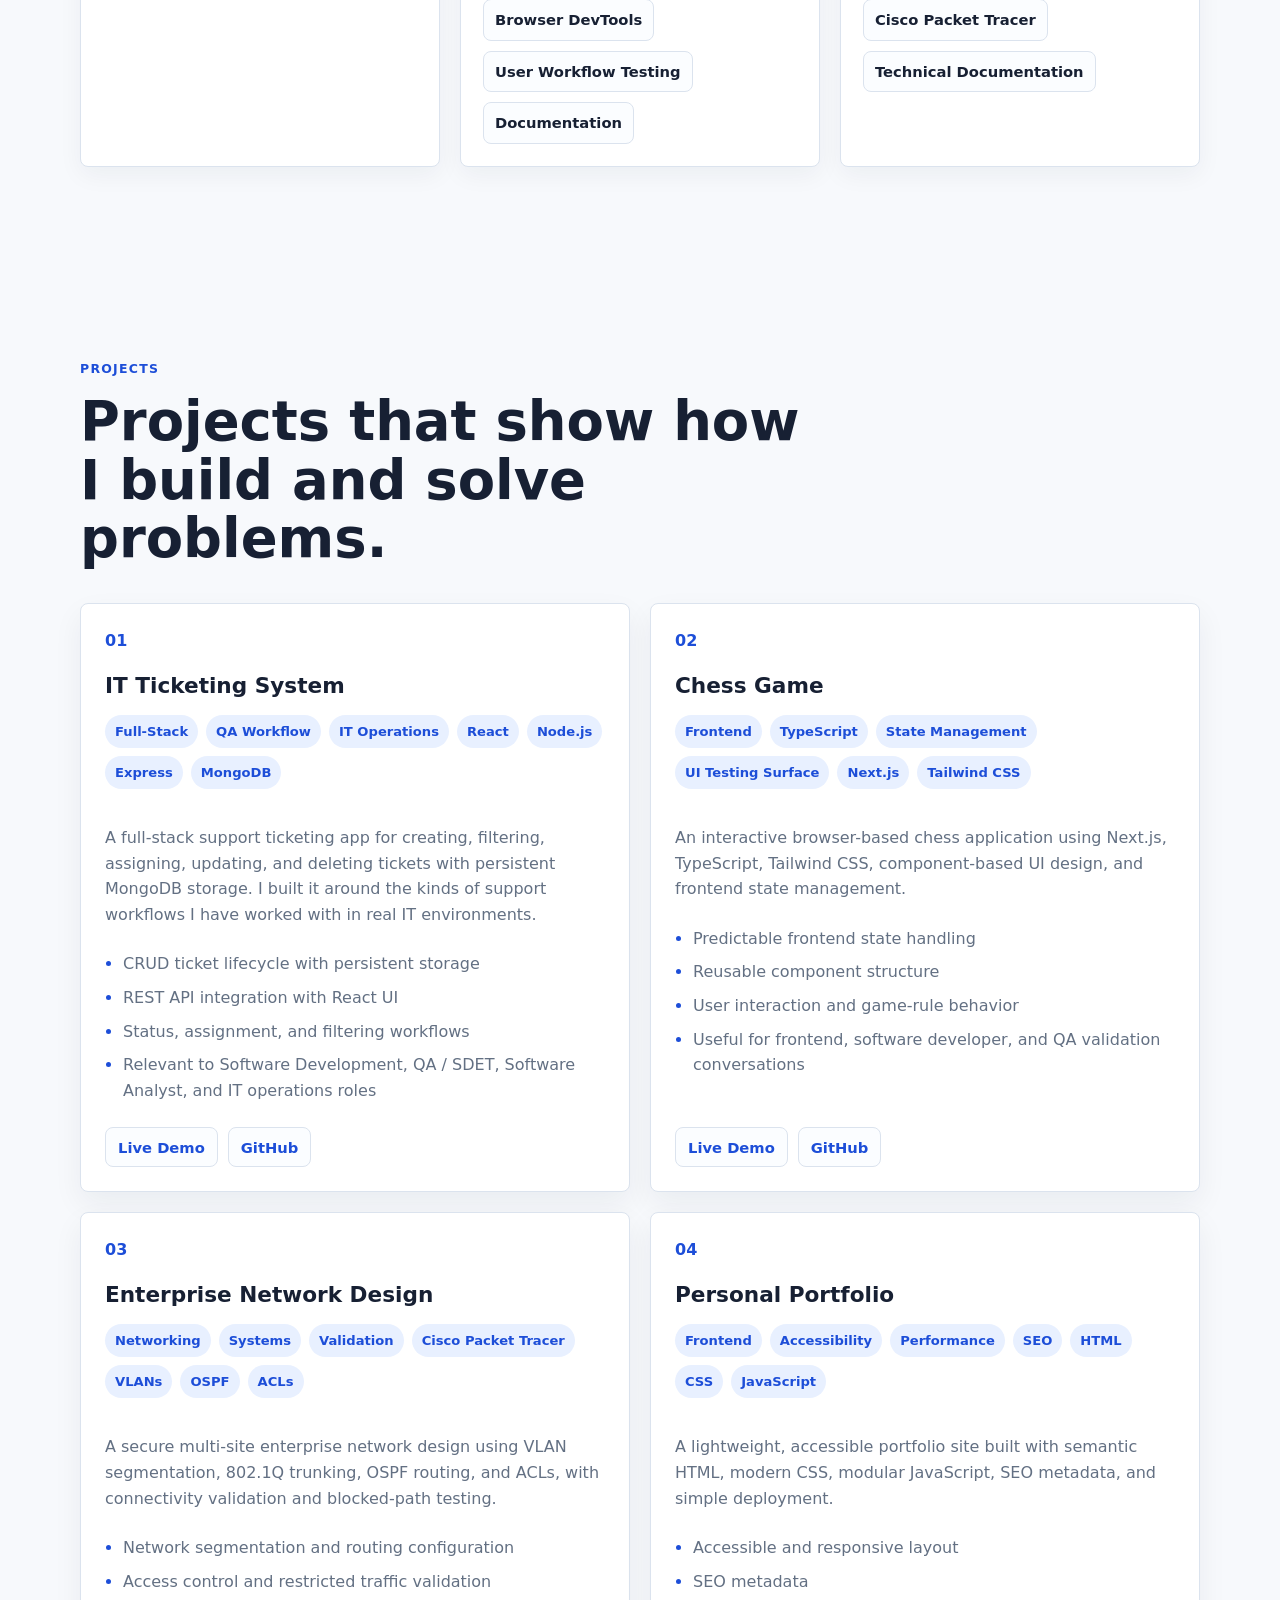
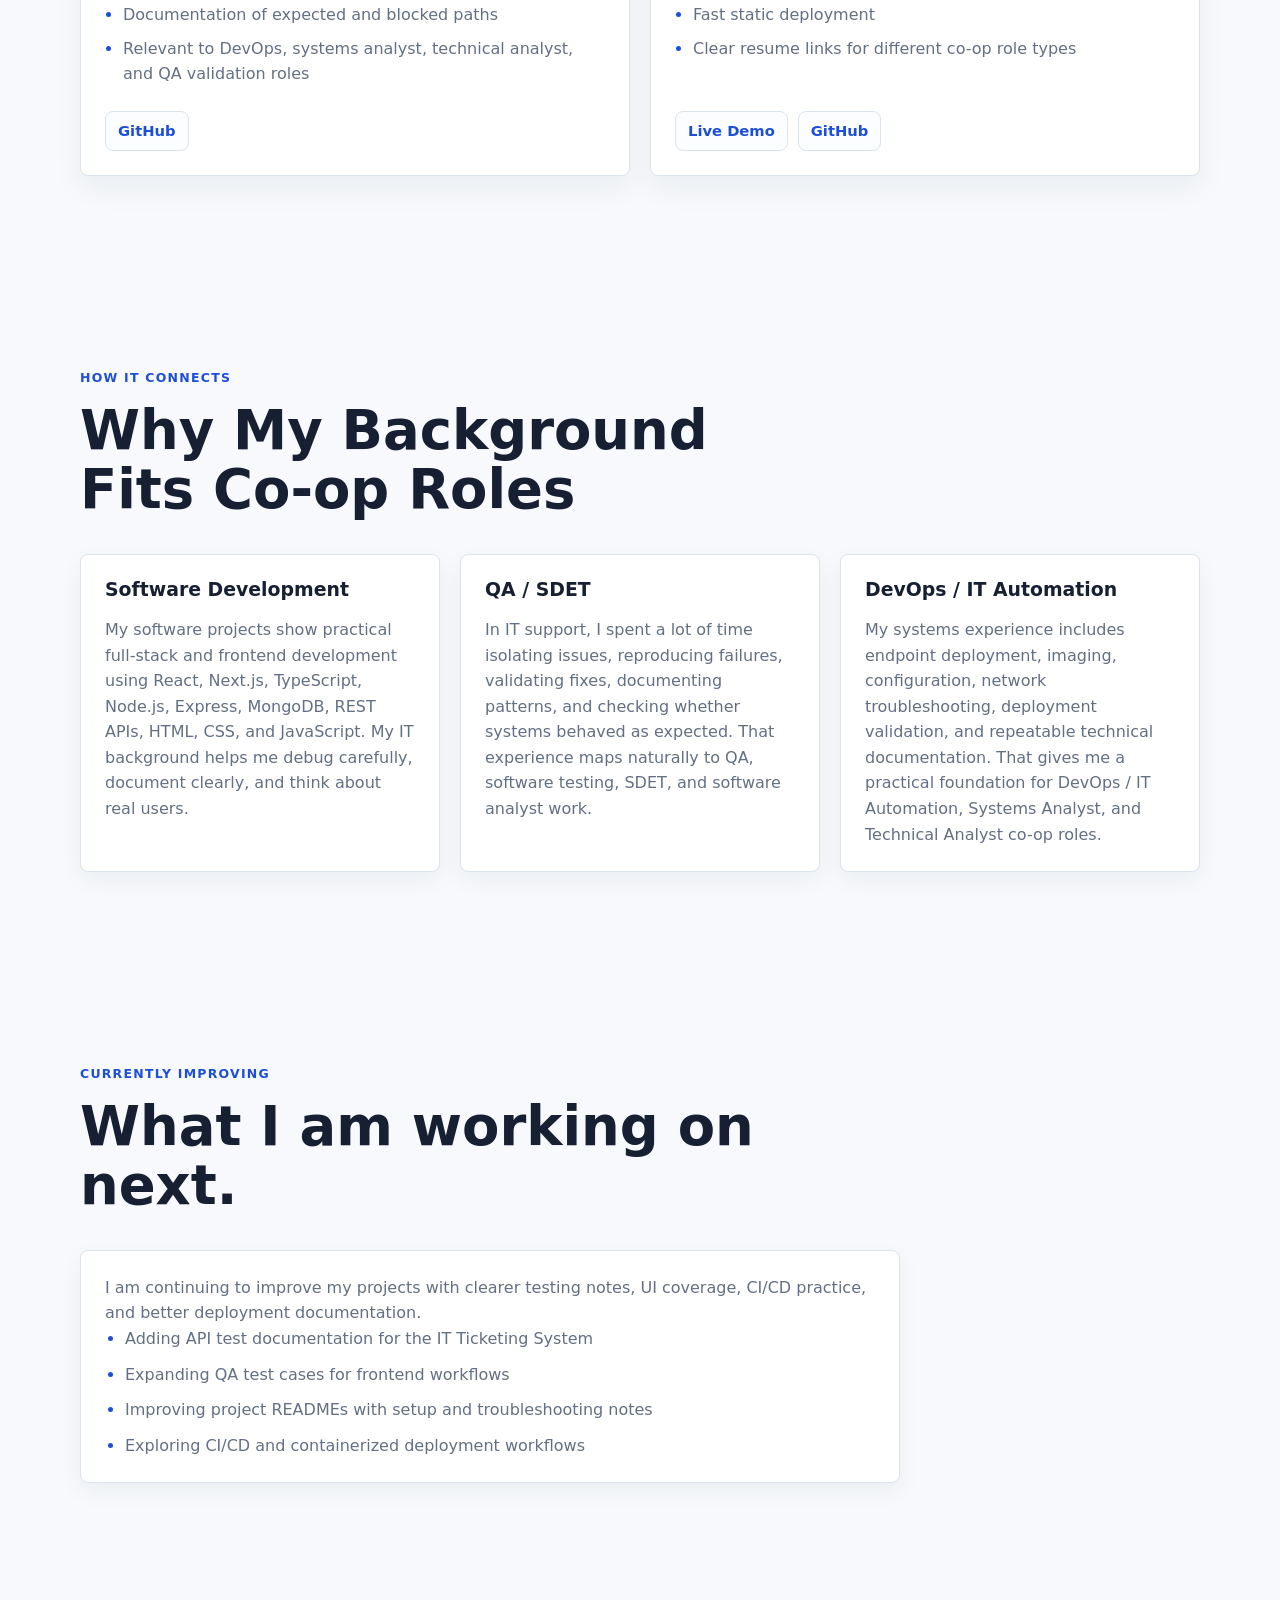
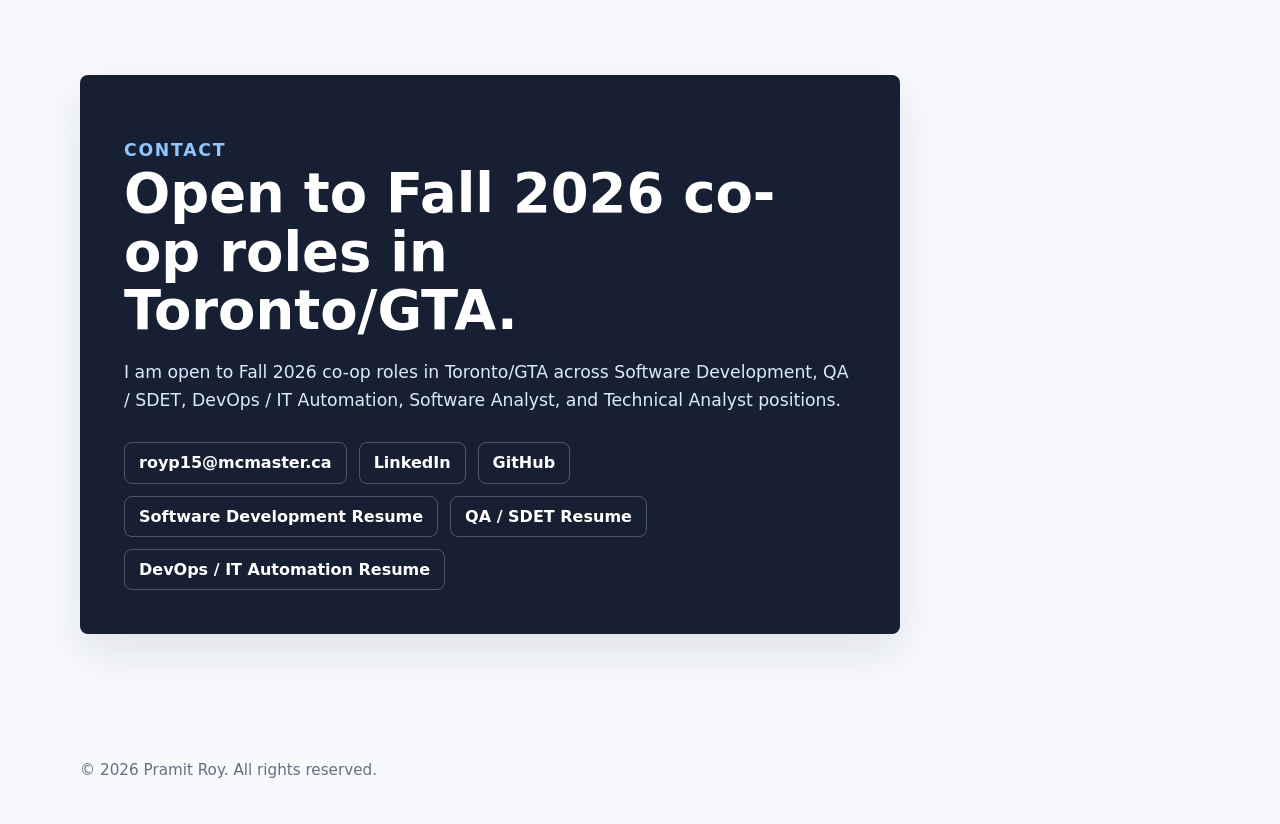
==== commit 68605d8f: "Balance homepage resume calls to action" ====
--- a/index.html
+++ b/index.html
@@ -91,7 +91,7 @@
             Resumes <span class="resume-caret" aria-hidden="true">&#9662;</span>
           </button>
           <ul class="nav-resume-dropdown" role="menu">
-            <li role="none"><a href="assets/resume-software-developer-coop.pdf" target="_blank" rel="noopener" role="menuitem" aria-label="Download Software Developer co-op resume PDF">Software Developer Resume</a></li>
+            <li role="none"><a href="assets/resume-software-developer-coop.pdf" target="_blank" rel="noopener" role="menuitem" aria-label="Download Software Development co-op resume PDF">Software Development Resume</a></li>
             <li role="none"><a href="assets/resume-qa-automation-sdet-coop.pdf" target="_blank" rel="noopener" role="menuitem" aria-label="Download QA / SDET co-op resume PDF">QA / SDET Resume</a></li>
             <li role="none"><a href="assets/resume-devops-cloud-it-automation-coop.pdf" target="_blank" rel="noopener" role="menuitem" aria-label="Download DevOps / IT Automation co-op resume PDF">DevOps / IT Automation Resume</a></li>
           </ul>
@@ -117,11 +117,11 @@
         </ul>
         <div class="hero-actions">
           <a class="btn primary" href="#projects">View Projects</a>
-          <a class="btn secondary" href="assets/resume-software-developer-coop.pdf" target="_blank" rel="noopener" aria-label="Download Software Developer co-op resume PDF">Download Software Developer Resume</a>
+          <a class="btn secondary" href="#role-paths">Choose Resume</a>
           <a class="btn secondary" href="#contact">Contact Me</a>
         </div>
         <div class="resume-quick-links" aria-label="Role-specific resume downloads">
-          <a href="assets/resume-software-developer-coop.pdf" target="_blank" rel="noopener" aria-label="Download Software Developer co-op resume PDF">Software Developer Resume</a>
+          <a href="assets/resume-software-developer-coop.pdf" target="_blank" rel="noopener" aria-label="Download Software Development co-op resume PDF">Software Development Resume</a>
           <a href="assets/resume-qa-automation-sdet-coop.pdf" target="_blank" rel="noopener" aria-label="Download QA / SDET co-op resume PDF">QA / SDET Resume</a>
           <a href="assets/resume-devops-cloud-it-automation-coop.pdf" target="_blank" rel="noopener" aria-label="Download DevOps / IT Automation co-op resume PDF">DevOps / IT Automation Resume</a>
         </div>
@@ -151,7 +151,7 @@
       <div class="role-grid role-path-grid">
         <article class="role-card role-path-card">
           <p class="path-label">Path 1</p>
-          <h3>Software Developer Co-op</h3>
+          <h3>Software Development Co-op</h3>
           <p class="card-intro"><strong>Best for:</strong> Software Developer, Software Engineering Intern, Full-Stack Developer, Web Developer, Frontend Developer, Backend Developer.</p>
           <ul class="role-list">
             <li>React, Next.js, JavaScript, TypeScript</li>
@@ -159,7 +159,7 @@
             <li>Debugging and documentation habits from real IT support work</li>
             <li>Projects: IT Ticketing System, Chess Game, Portfolio</li>
           </ul>
-          <a class="btn primary" href="assets/resume-software-developer-coop.pdf" target="_blank" rel="noopener" aria-label="Download Software Developer co-op resume PDF">Download Software Developer Resume</a>
+          <a class="btn primary" href="assets/resume-software-developer-coop.pdf" target="_blank" rel="noopener" aria-label="Download Software Development co-op resume PDF">Download Software Development Resume</a>
         </article>
         <article class="role-card role-path-card">
           <p class="path-label">Path 2</p>
@@ -396,7 +396,7 @@
           <a href="mailto:royp15@mcmaster.ca">royp15@mcmaster.ca</a>
           <a href="https://www.linkedin.com/in/pramit-roy-338729289" target="_blank" rel="noopener">LinkedIn</a>
           <a href="https://github.com/proyneon-hub" target="_blank" rel="noopener">GitHub</a>
-          <a href="assets/resume-software-developer-coop.pdf" target="_blank" rel="noopener" aria-label="Download Software Developer co-op resume PDF">Software Developer Resume</a>
+          <a href="assets/resume-software-developer-coop.pdf" target="_blank" rel="noopener" aria-label="Download Software Development co-op resume PDF">Software Development Resume</a>
           <a href="assets/resume-qa-automation-sdet-coop.pdf" target="_blank" rel="noopener" aria-label="Download QA / SDET co-op resume PDF">QA / SDET Resume</a>
           <a href="assets/resume-devops-cloud-it-automation-coop.pdf" target="_blank" rel="noopener" aria-label="Download DevOps / IT Automation co-op resume PDF">DevOps / IT Automation Resume</a>
         </address>
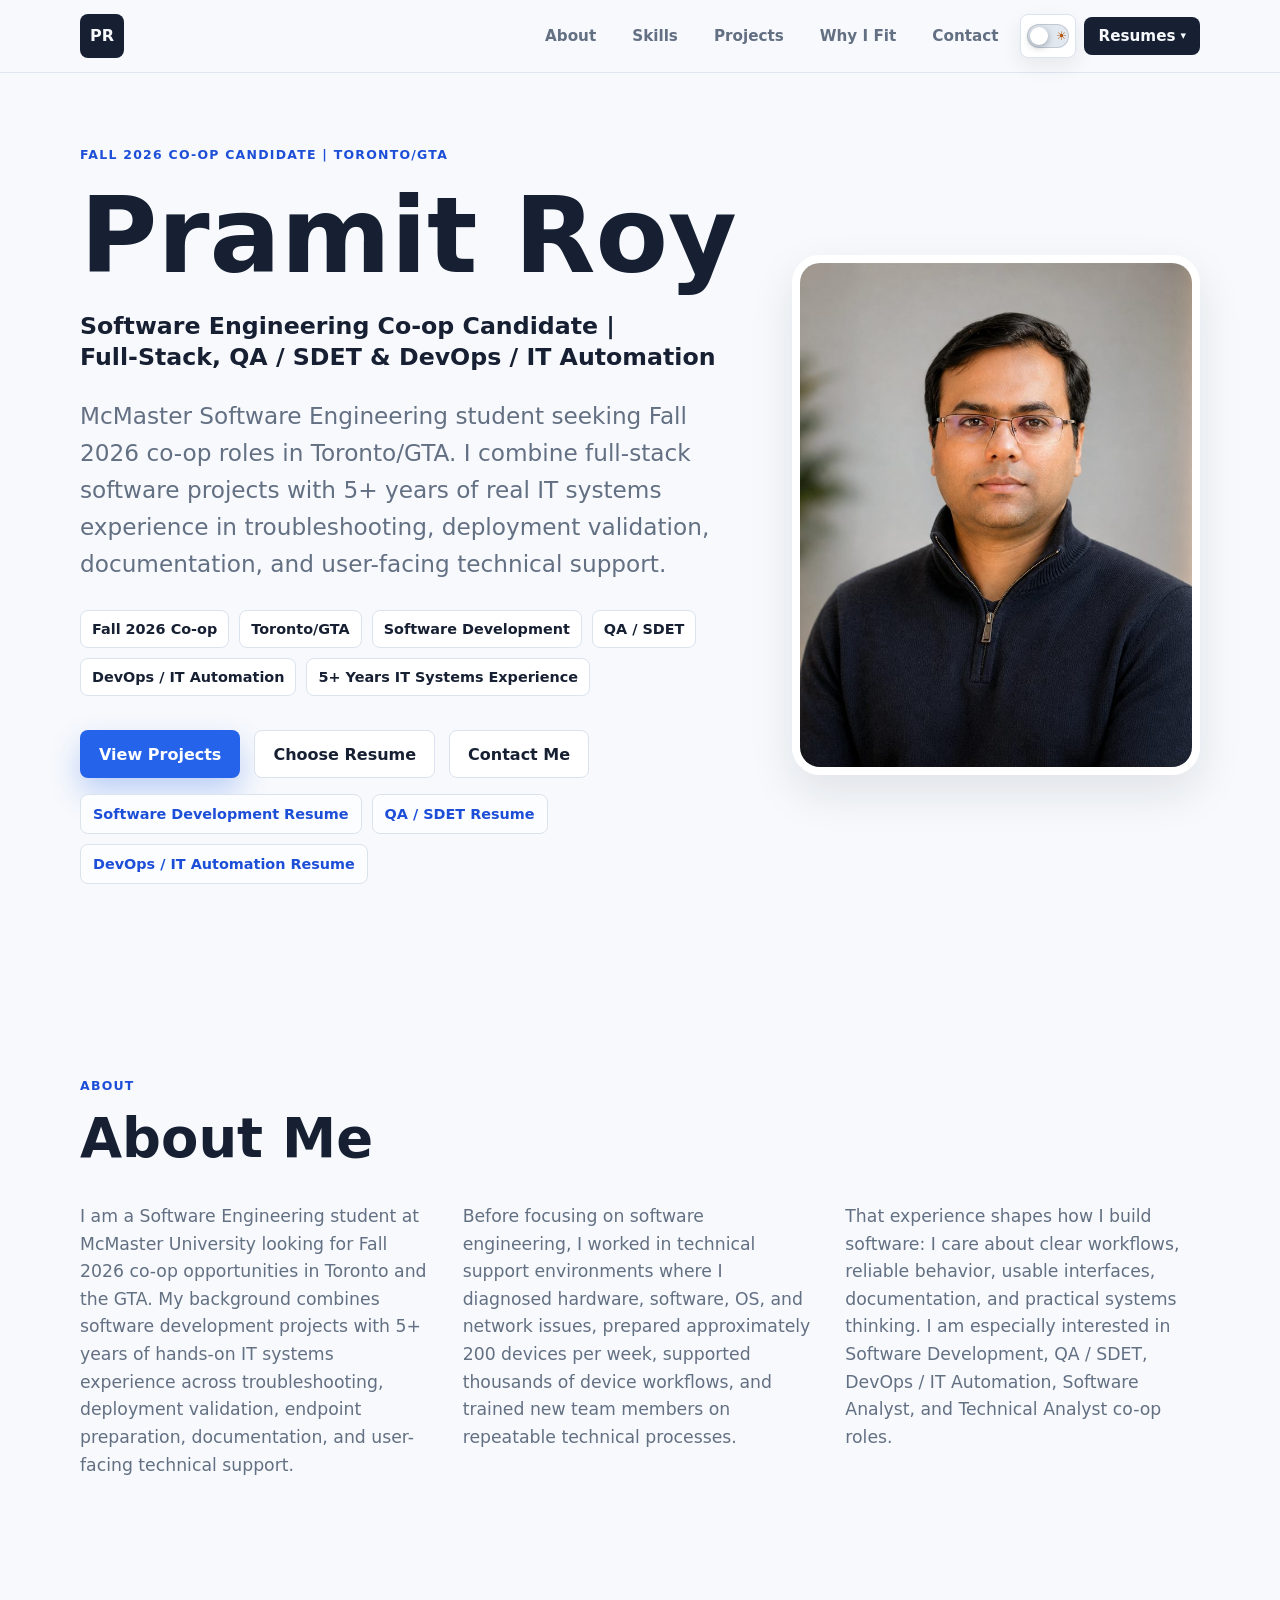
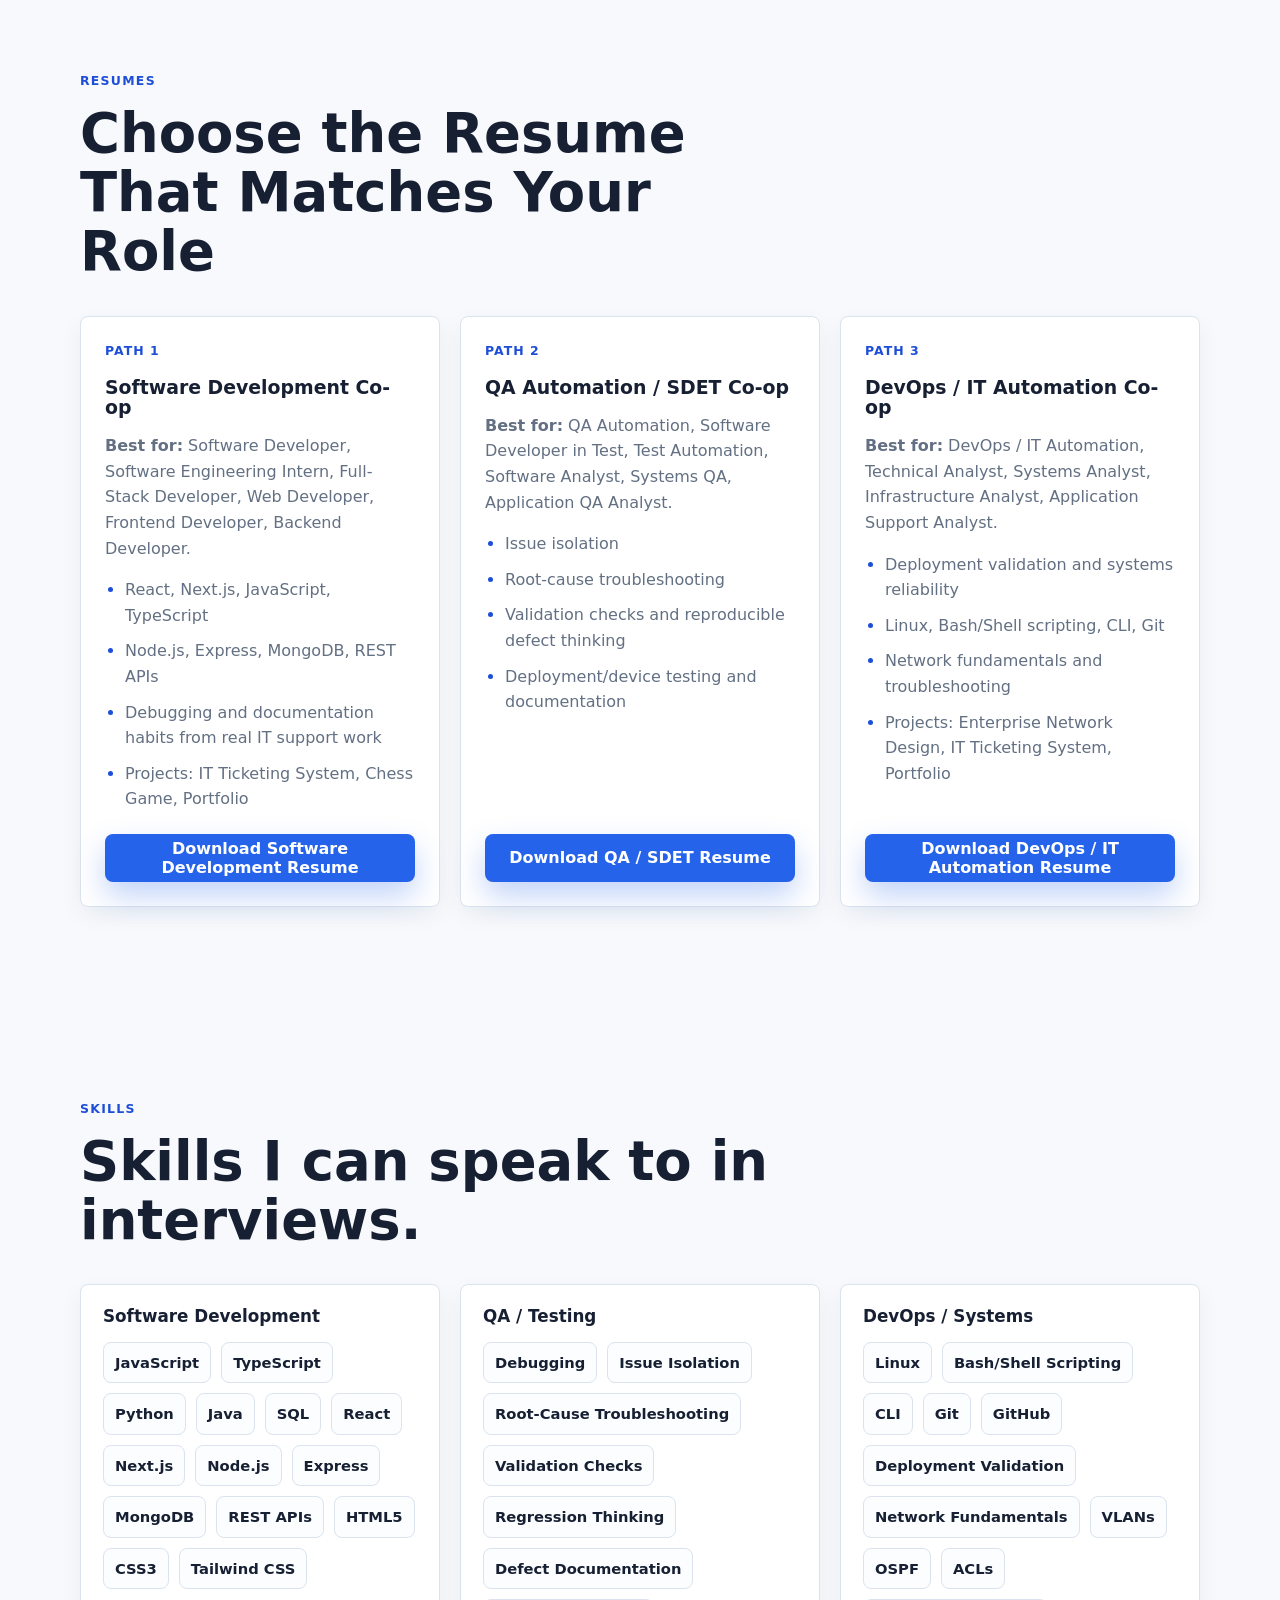
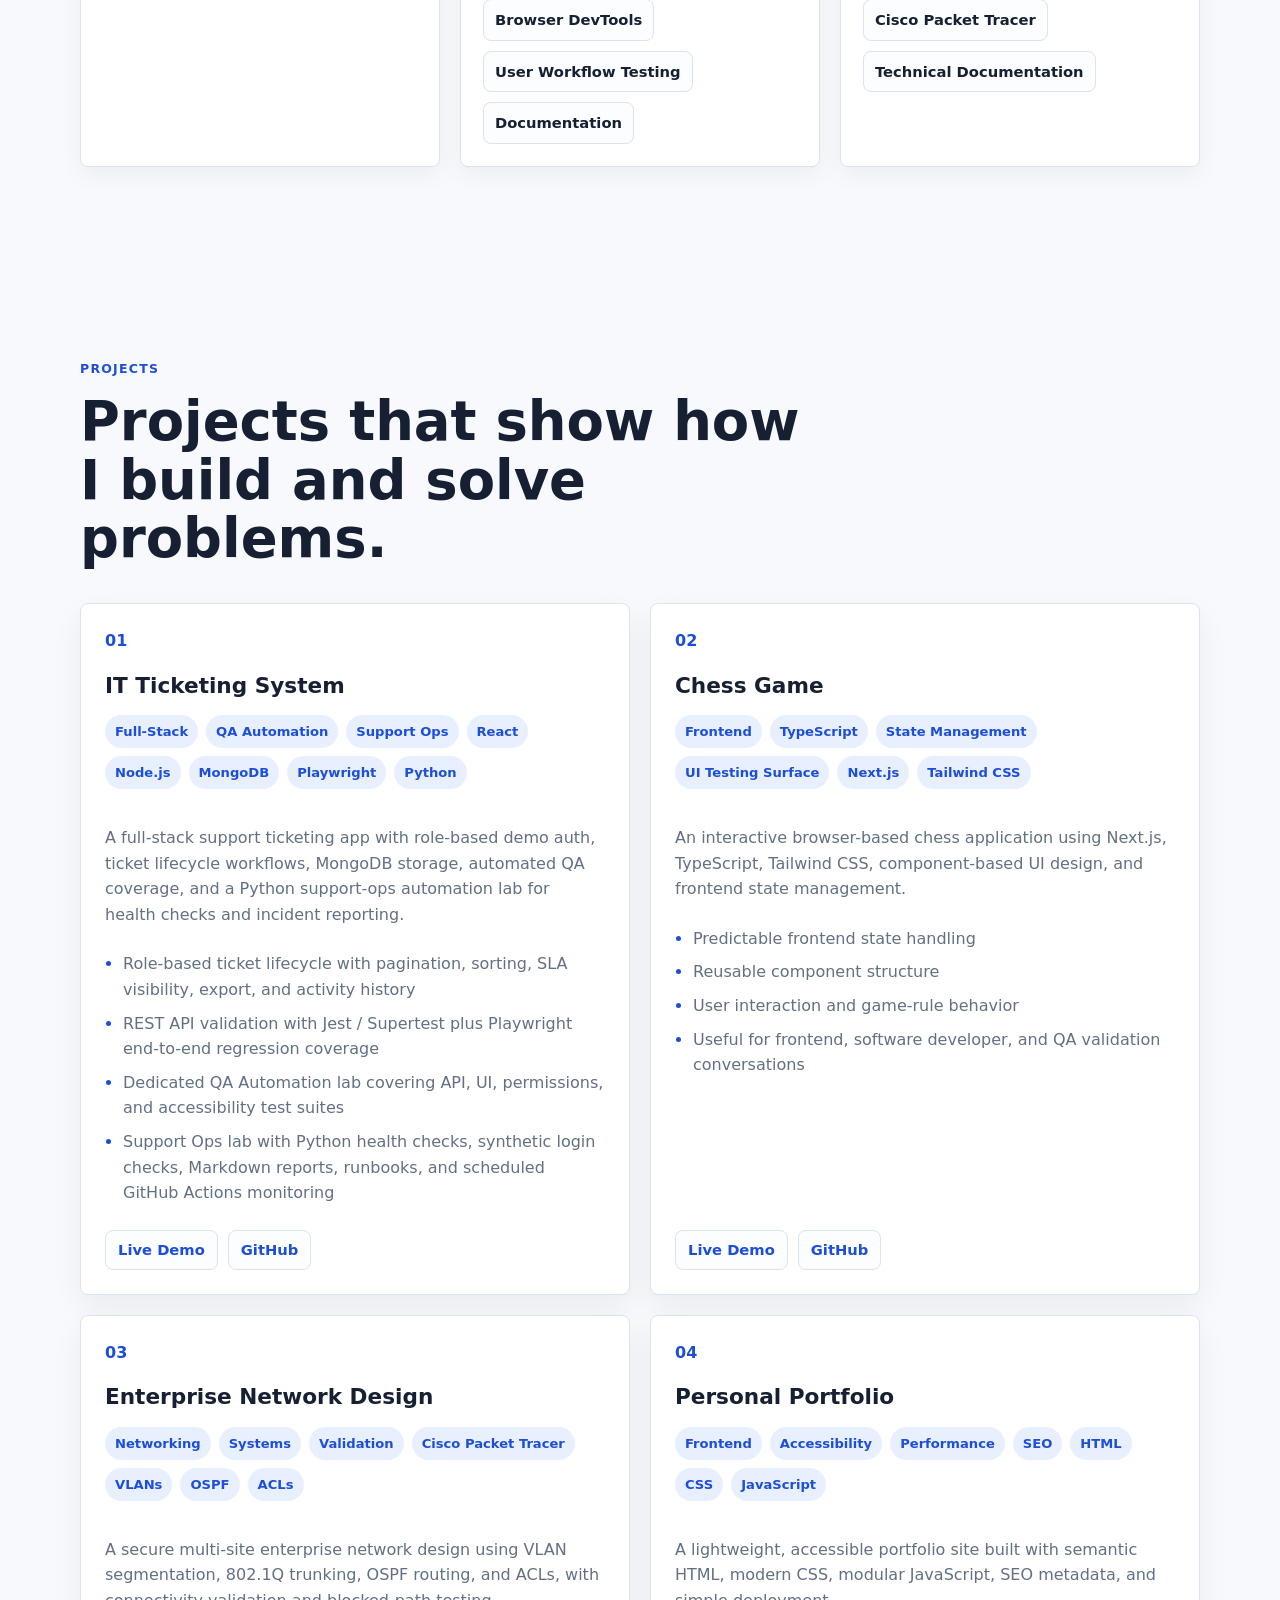
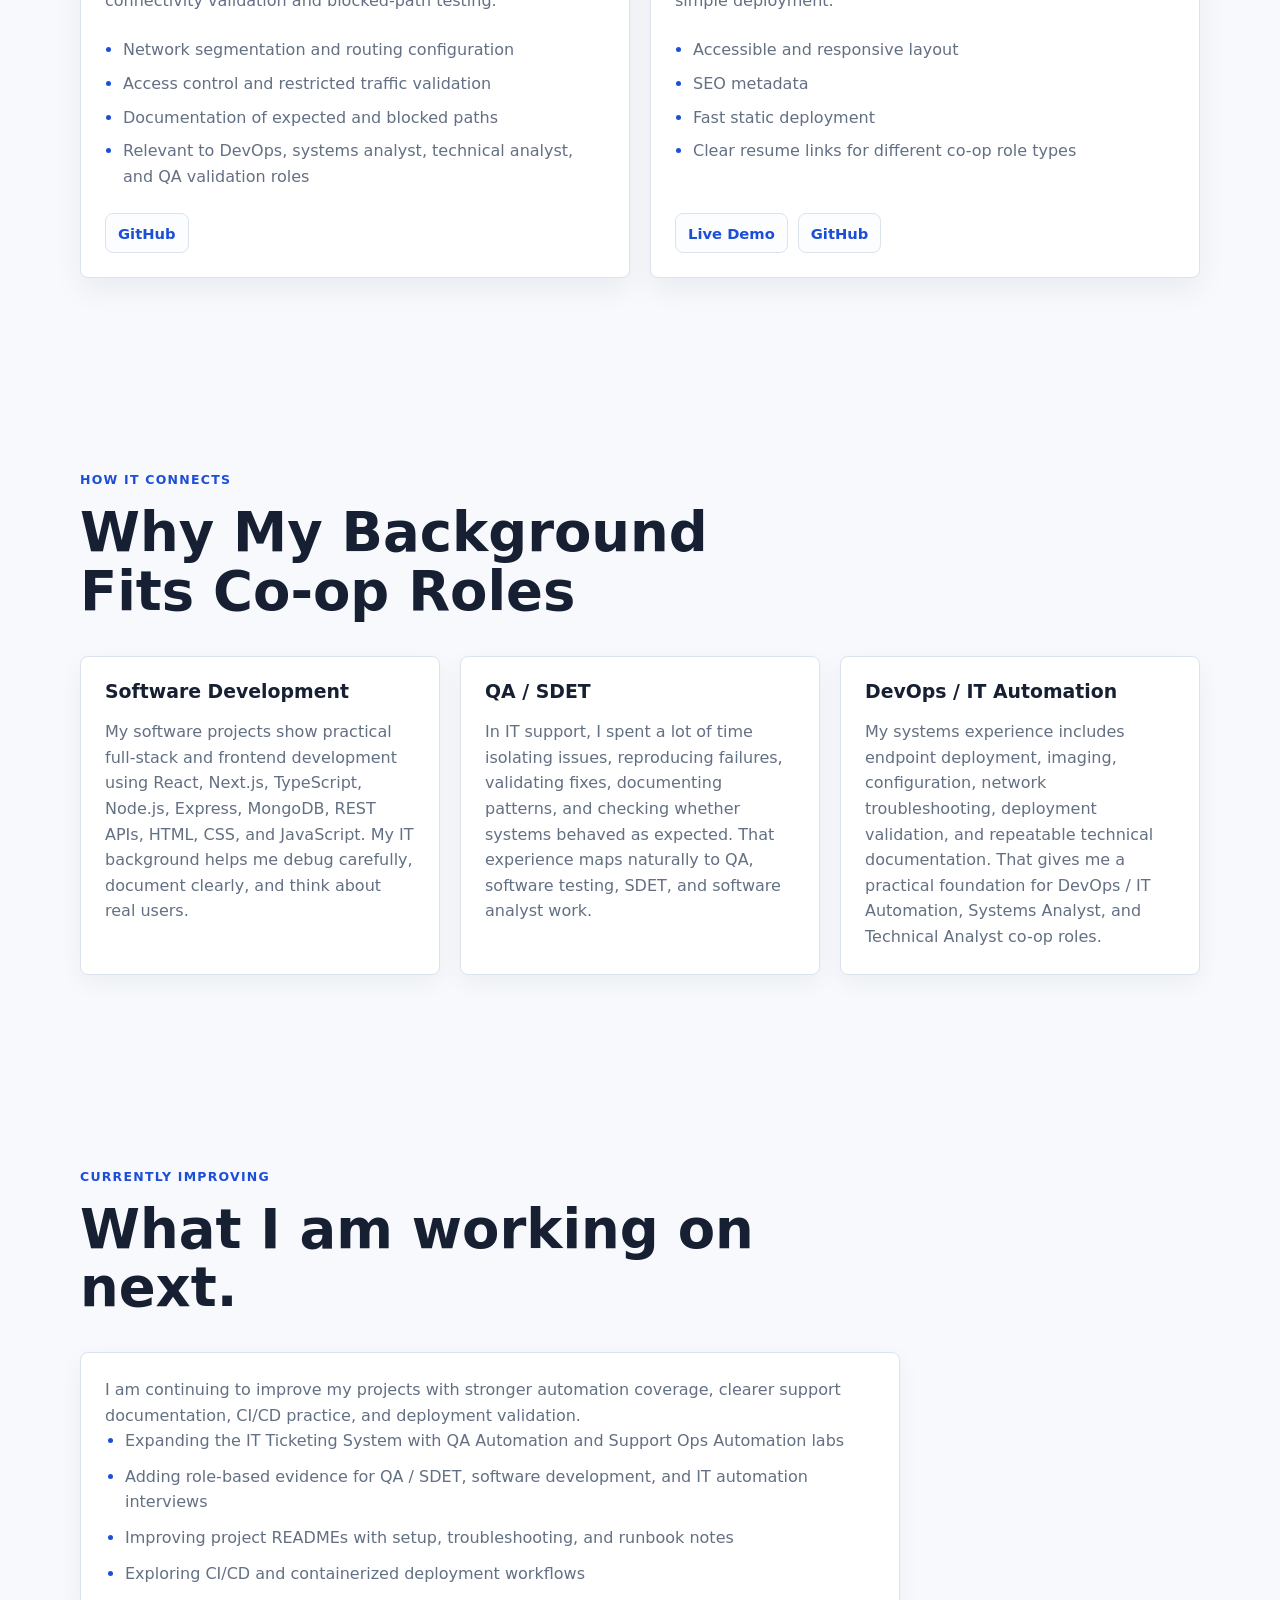
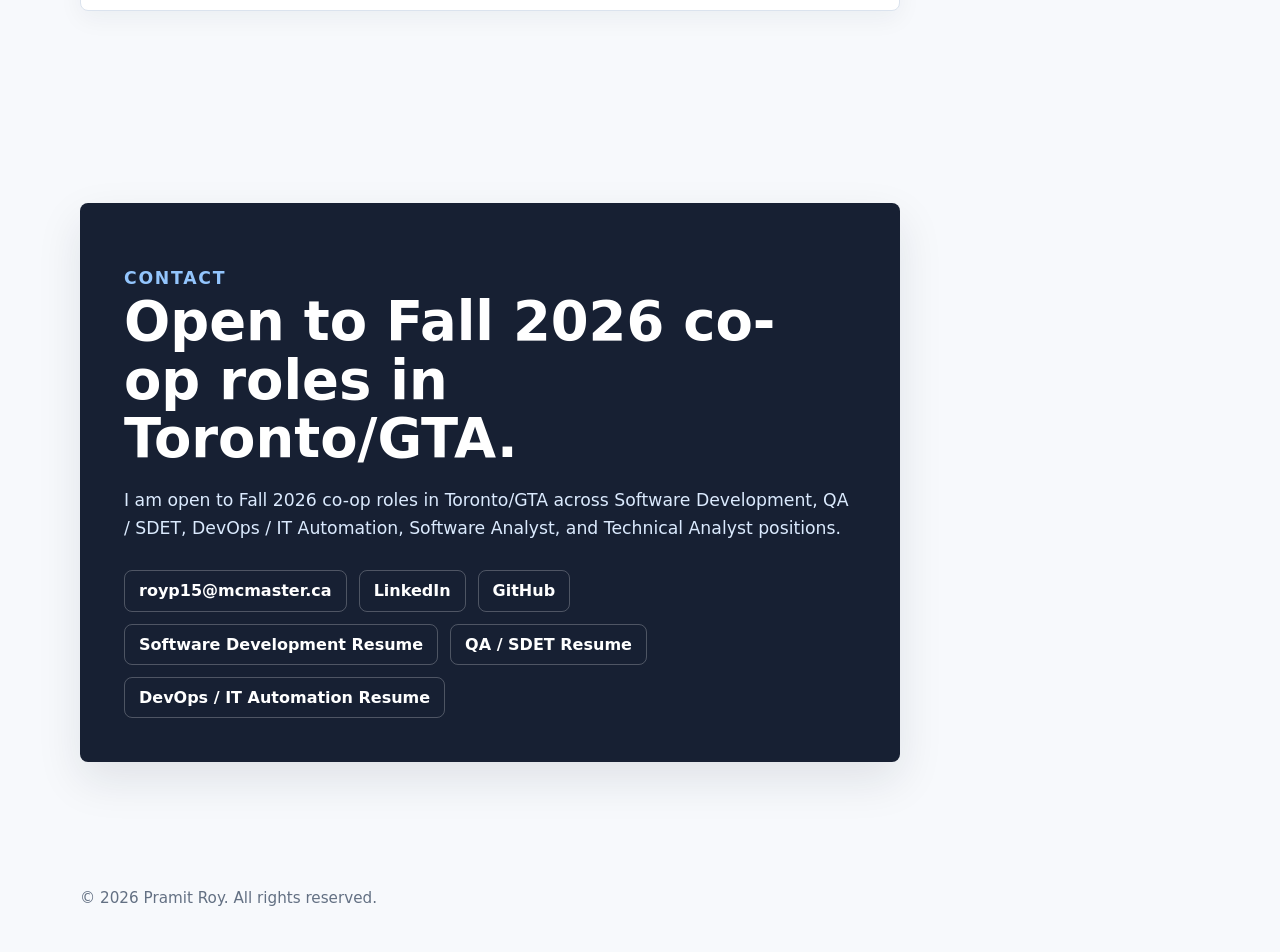
==== commit fb235a20: "Update ticketing project portfolio details" ====
--- a/index.html
+++ b/index.html
@@ -1,413 +1,751 @@
-<!DOCTYPE html>
+<!doctype html>
 <html lang="en">
-<head>
-  <meta charset="UTF-8">
-  <meta name="viewport" content="width=device-width, initial-scale=1.0">
-  <meta name="description" content="Pramit Roy is a McMaster Software Engineering student seeking Fall 2026 co-op roles in Toronto/GTA across Software Development, QA / SDET, DevOps / IT Automation, Software Analyst, and Technical Analyst positions.">
-  <meta name="author" content="Pramit Roy">
-  <meta name="theme-color" content="#172033">
-  <meta name="color-scheme" content="light dark">
-  <meta property="og:title" content="Pramit Roy | Software Engineering Co-op Candidate">
-  <meta property="og:description" content="Software Development, QA / SDET, and DevOps / IT Automation co-op candidate with 5+ years of IT systems experience.">
-  <meta property="og:type" content="website">
-  <meta property="og:url" content="https://pramitroy.tech">
-  <meta property="og:image" content="assets/profile-optimized.jpg">
-  <meta property="og:site_name" content="Pramit Roy Portfolio">
-  <meta name="twitter:card" content="summary_large_image">
-  <title>Pramit Roy | Software Engineering Co-op Candidate</title>
-  <script>
-    (() => {
-      try {
-        const storedTheme = localStorage.getItem("portfolio-theme");
-        const prefersDark = window.matchMedia("(prefers-color-scheme: dark)").matches;
-        const theme = storedTheme || (prefersDark ? "dark" : "light");
-        document.documentElement.dataset.theme = theme === "dark" ? "dark" : "light";
-      } catch {
-        document.documentElement.dataset.theme = "light";
+  <head>
+    <meta charset="UTF-8" />
+    <meta name="viewport" content="width=device-width, initial-scale=1.0" />
+    <meta
+      name="description"
+      content="Pramit Roy is a McMaster Software Engineering student seeking Fall 2026 co-op roles in Toronto/GTA across Software Development, QA / SDET, DevOps / IT Automation, Software Analyst, and Technical Analyst positions."
+    />
+    <meta name="author" content="Pramit Roy" />
+    <meta name="theme-color" content="#172033" />
+    <meta name="color-scheme" content="light dark" />
+    <meta
+      property="og:title"
+      content="Pramit Roy | Software Engineering Co-op Candidate"
+    />
+    <meta
+      property="og:description"
+      content="Software Development, QA / SDET, and DevOps / IT Automation co-op candidate with 5+ years of IT systems experience."
+    />
+    <meta property="og:type" content="website" />
+    <meta property="og:url" content="https://pramitroy.tech" />
+    <meta property="og:image" content="assets/profile-optimized.jpg" />
+    <meta property="og:site_name" content="Pramit Roy Portfolio" />
+    <meta name="twitter:card" content="summary_large_image" />
+    <title>Pramit Roy | Software Engineering Co-op Candidate</title>
+    <script>
+      (() => {
+        try {
+          const storedTheme = localStorage.getItem("portfolio-theme");
+          const prefersDark = window.matchMedia(
+            "(prefers-color-scheme: dark)",
+          ).matches;
+          const theme = storedTheme || (prefersDark ? "dark" : "light");
+          document.documentElement.dataset.theme =
+            theme === "dark" ? "dark" : "light";
+        } catch {
+          document.documentElement.dataset.theme = "light";
+        }
+      })();
+    </script>
+    <link
+      rel="stylesheet"
+      href="styles.css?v=20260629-hiring-funnel-mobile-fix"
+    />
+
+    <script type="application/ld+json">
+      {
+        "@context": "https://schema.org",
+        "@type": "Person",
+        "name": "Pramit Roy",
+        "jobTitle": "Software Engineering Co-op Candidate",
+        "email": "mailto:royp15@mcmaster.ca",
+        "url": "https://pramitroy.tech",
+        "sameAs": [
+          "https://www.linkedin.com/in/pramit-roy-338729289",
+          "https://github.com/proyneon-hub"
+        ],
+        "address": {
+          "@type": "PostalAddress",
+          "addressLocality": "Toronto",
+          "addressRegion": "ON",
+          "addressCountry": "CA"
+        },
+        "alumniOf": [
+          {
+            "@type": "CollegeOrUniversity",
+            "name": "McMaster University"
+          }
+        ]
       }
-    })();
-  </script>
-  <link rel="stylesheet" href="styles.css?v=20260629-hiring-funnel-mobile-fix">
-
-  <script type="application/ld+json">
-    {
-      "@context": "https://schema.org",
-      "@type": "Person",
-      "name": "Pramit Roy",
-      "jobTitle": "Software Engineering Co-op Candidate",
-      "email": "mailto:royp15@mcmaster.ca",
-      "url": "https://pramitroy.tech",
-      "sameAs": [
-        "https://www.linkedin.com/in/pramit-roy-338729289",
-        "https://github.com/proyneon-hub"
-      ],
-      "address": {
-        "@type": "PostalAddress",
-        "addressLocality": "Toronto",
-        "addressRegion": "ON",
-        "addressCountry": "CA"
-      },
-      "alumniOf": [
-        {
-          "@type": "CollegeOrUniversity",
-          "name": "McMaster University"
-        }
-      ]
-    }
-  </script>
-</head>
-<body>
-  <a class="skip-link" href="#main-content">Skip to main content</a>
-
-  <header class="site-header">
-    <nav class="nav" aria-label="Primary navigation">
-      <a class="logo" href="#home" aria-label="Pramit Roy home">PR</a>
-      <button class="theme-toggle mobile-theme-toggle" type="button" aria-label="Switch to dark mode" aria-pressed="false">
-        <span class="theme-toggle-track" aria-hidden="true">
-          <span class="theme-toggle-thumb"></span>
-        </span>
-      </button>
-      <button class="nav-toggle" type="button" aria-expanded="false" aria-controls="primary-menu">
-        <span class="sr-only">Toggle navigation</span>
-        <span></span>
-        <span></span>
-        <span></span>
-      </button>
-      <ul class="nav-links" id="primary-menu">
-        <li><a href="#about">About</a></li>
-        <li><a href="#skills">Skills</a></li>
-        <li><a href="#projects">Projects</a></li>
-        <li><a href="#background-fit">Why I Fit</a></li>
-        <li><a href="#contact">Contact</a></li>
-        <li class="theme-control">
-          <button class="theme-toggle" type="button" aria-label="Switch to dark mode" aria-pressed="false">
-            <span class="theme-toggle-track" aria-hidden="true">
-              <span class="theme-toggle-thumb"></span>
-            </span>
-          </button>
-        </li>
-        <li class="nav-resume-wrapper">
-          <button class="nav-resume-btn" type="button" aria-expanded="false" aria-haspopup="menu">
-            Resumes <span class="resume-caret" aria-hidden="true">&#9662;</span>
-          </button>
-          <ul class="nav-resume-dropdown" role="menu">
-            <li role="none"><a href="assets/resume-software-developer-coop.pdf" target="_blank" rel="noopener" role="menuitem" aria-label="Download Software Development co-op resume PDF">Software Development Resume</a></li>
-            <li role="none"><a href="assets/resume-qa-automation-sdet-coop.pdf" target="_blank" rel="noopener" role="menuitem" aria-label="Download QA / SDET co-op resume PDF">QA / SDET Resume</a></li>
-            <li role="none"><a href="assets/resume-devops-cloud-it-automation-coop.pdf" target="_blank" rel="noopener" role="menuitem" aria-label="Download DevOps / IT Automation co-op resume PDF">DevOps / IT Automation Resume</a></li>
+    </script>
+  </head>
+  <body>
+    <a class="skip-link" href="#main-content">Skip to main content</a>
+
+    <header class="site-header">
+      <nav class="nav" aria-label="Primary navigation">
+        <a class="logo" href="#home" aria-label="Pramit Roy home">PR</a>
+        <button
+          class="theme-toggle mobile-theme-toggle"
+          type="button"
+          aria-label="Switch to dark mode"
+          aria-pressed="false"
+        >
+          <span class="theme-toggle-track" aria-hidden="true">
+            <span class="theme-toggle-thumb"></span>
+          </span>
+        </button>
+        <button
+          class="nav-toggle"
+          type="button"
+          aria-expanded="false"
+          aria-controls="primary-menu"
+        >
+          <span class="sr-only">Toggle navigation</span>
+          <span></span>
+          <span></span>
+          <span></span>
+        </button>
+        <ul class="nav-links" id="primary-menu">
+          <li><a href="#about">About</a></li>
+          <li><a href="#skills">Skills</a></li>
+          <li><a href="#projects">Projects</a></li>
+          <li><a href="#background-fit">Why I Fit</a></li>
+          <li><a href="#contact">Contact</a></li>
+          <li class="theme-control">
+            <button
+              class="theme-toggle"
+              type="button"
+              aria-label="Switch to dark mode"
+              aria-pressed="false"
+            >
+              <span class="theme-toggle-track" aria-hidden="true">
+                <span class="theme-toggle-thumb"></span>
+              </span>
+            </button>
+          </li>
+          <li class="nav-resume-wrapper">
+            <button
+              class="nav-resume-btn"
+              type="button"
+              aria-expanded="false"
+              aria-haspopup="menu"
+            >
+              Resumes
+              <span class="resume-caret" aria-hidden="true">&#9662;</span>
+            </button>
+            <ul class="nav-resume-dropdown" role="menu">
+              <li role="none">
+                <a
+                  href="assets/resume-software-developer-coop.pdf"
+                  target="_blank"
+                  rel="noopener"
+                  role="menuitem"
+                  aria-label="Download Software Development co-op resume PDF"
+                  >Software Development Resume</a
+                >
+              </li>
+              <li role="none">
+                <a
+                  href="assets/resume-qa-automation-sdet-coop.pdf"
+                  target="_blank"
+                  rel="noopener"
+                  role="menuitem"
+                  aria-label="Download QA / SDET co-op resume PDF"
+                  >QA / SDET Resume</a
+                >
+              </li>
+              <li role="none">
+                <a
+                  href="assets/resume-devops-cloud-it-automation-coop.pdf"
+                  target="_blank"
+                  rel="noopener"
+                  role="menuitem"
+                  aria-label="Download DevOps / IT Automation co-op resume PDF"
+                  >DevOps / IT Automation Resume</a
+                >
+              </li>
+            </ul>
+          </li>
+        </ul>
+      </nav>
+    </header>
+
+    <main id="main-content">
+      <section class="hero section" id="home" aria-labelledby="hero-title">
+        <div class="hero-content">
+          <p class="eyebrow">Fall 2026 Co-op Candidate | Toronto/GTA</p>
+          <h1 id="hero-title">Pramit Roy</h1>
+          <p class="hero-role">
+            <span class="role-lead">Software Engineering Co-op Candidate</span
+            ><span class="role-divider"> | </span
+            ><span class="no-break">Full-Stack</span
+            ><span class="role-comma">, </span
+            ><span class="no-break">QA / SDET</span
+            ><span class="role-amp"> &amp; </span
+            ><span class="no-break role-devops">DevOps / IT Automation</span>
+          </p>
+          <p class="hero-tagline">
+            McMaster Software Engineering student seeking Fall 2026 co-op roles
+            in Toronto/GTA. I combine full-stack software projects with 5+ years
+            of real IT systems experience in troubleshooting, deployment
+            validation, documentation, and user-facing technical support.
+          </p>
+          <ul class="hero-badges" aria-label="Hiring focus areas">
+            <li>Fall 2026 Co-op</li>
+            <li>Toronto/GTA</li>
+            <li>Software Development</li>
+            <li>QA / SDET</li>
+            <li>DevOps / IT Automation</li>
+            <li>5+ Years IT Systems Experience</li>
           </ul>
-        </li>
-      </ul>
-    </nav>
-  </header>
-
-  <main id="main-content">
-    <section class="hero section" id="home" aria-labelledby="hero-title">
-      <div class="hero-content">
-        <p class="eyebrow">Fall 2026 Co-op Candidate | Toronto/GTA</p>
-        <h1 id="hero-title">Pramit Roy</h1>
-        <p class="hero-role"><span class="role-lead">Software Engineering Co-op Candidate</span><span class="role-divider"> | </span><span class="no-break">Full-Stack</span><span class="role-comma">, </span><span class="no-break">QA / SDET</span><span class="role-amp"> &amp; </span><span class="no-break role-devops">DevOps / IT Automation</span></p>
-        <p class="hero-tagline">McMaster Software Engineering student seeking Fall 2026 co-op roles in Toronto/GTA. I combine full-stack software projects with 5+ years of real IT systems experience in troubleshooting, deployment validation, documentation, and user-facing technical support.</p>
-        <ul class="hero-badges" aria-label="Hiring focus areas">
-          <li>Fall 2026 Co-op</li>
-          <li>Toronto/GTA</li>
-          <li>Software Development</li>
-          <li>QA / SDET</li>
-          <li>DevOps / IT Automation</li>
-          <li>5+ Years IT Systems Experience</li>
-        </ul>
-        <div class="hero-actions">
-          <a class="btn primary" href="#projects">View Projects</a>
-          <a class="btn secondary" href="#role-paths">Choose Resume</a>
-          <a class="btn secondary" href="#contact">Contact Me</a>
-        </div>
-        <div class="resume-quick-links" aria-label="Role-specific resume downloads">
-          <a href="assets/resume-software-developer-coop.pdf" target="_blank" rel="noopener" aria-label="Download Software Development co-op resume PDF">Software Development Resume</a>
-          <a href="assets/resume-qa-automation-sdet-coop.pdf" target="_blank" rel="noopener" aria-label="Download QA / SDET co-op resume PDF">QA / SDET Resume</a>
-          <a href="assets/resume-devops-cloud-it-automation-coop.pdf" target="_blank" rel="noopener" aria-label="Download DevOps / IT Automation co-op resume PDF">DevOps / IT Automation Resume</a>
-        </div>
-      </div>
-      <div class="hero-visual">
-        <img src="assets/profile-optimized.jpg" alt="Portrait of Pramit Roy" width="520" height="520" decoding="async" fetchpriority="high">
-      </div>
-    </section>
-
-    <section class="section about" id="about" aria-labelledby="about-title">
-      <div class="section-heading">
-        <p class="eyebrow">About</p>
-        <h2 id="about-title">About Me</h2>
-      </div>
-      <div class="about-grid about-grid-wide">
-        <p>I am a Software Engineering student at McMaster University looking for Fall 2026 co-op opportunities in Toronto and the GTA. My background combines software development projects with 5+ years of hands-on IT systems experience across troubleshooting, deployment validation, endpoint preparation, documentation, and user-facing technical support.</p>
-        <p>Before focusing on software engineering, I worked in technical support environments where I diagnosed hardware, software, OS, and network issues, prepared approximately 200 devices per week, supported thousands of device workflows, and trained new team members on repeatable technical processes.</p>
-        <p>That experience shapes how I build software: I care about clear workflows, reliable behavior, usable interfaces, documentation, and practical systems thinking. I am especially interested in Software Development, QA / SDET, DevOps / IT Automation, Software Analyst, and Technical Analyst co-op roles.</p>
-      </div>
-    </section>
-
-    <section class="section role-fit" id="role-paths" aria-labelledby="role-paths-title">
-      <div class="section-heading">
-        <p class="eyebrow">Resumes</p>
-        <h2 id="role-paths-title">Choose the Resume That Matches Your Role</h2>
-      </div>
-      <div class="role-grid role-path-grid">
-        <article class="role-card role-path-card">
-          <p class="path-label">Path 1</p>
-          <h3>Software Development Co-op</h3>
-          <p class="card-intro"><strong>Best for:</strong> Software Developer, Software Engineering Intern, Full-Stack Developer, Web Developer, Frontend Developer, Backend Developer.</p>
+          <div class="hero-actions">
+            <a class="btn primary" href="#projects">View Projects</a>
+            <a class="btn secondary" href="#role-paths">Choose Resume</a>
+            <a class="btn secondary" href="#contact">Contact Me</a>
+          </div>
+          <div
+            class="resume-quick-links"
+            aria-label="Role-specific resume downloads"
+          >
+            <a
+              href="assets/resume-software-developer-coop.pdf"
+              target="_blank"
+              rel="noopener"
+              aria-label="Download Software Development co-op resume PDF"
+              >Software Development Resume</a
+            >
+            <a
+              href="assets/resume-qa-automation-sdet-coop.pdf"
+              target="_blank"
+              rel="noopener"
+              aria-label="Download QA / SDET co-op resume PDF"
+              >QA / SDET Resume</a
+            >
+            <a
+              href="assets/resume-devops-cloud-it-automation-coop.pdf"
+              target="_blank"
+              rel="noopener"
+              aria-label="Download DevOps / IT Automation co-op resume PDF"
+              >DevOps / IT Automation Resume</a
+            >
+          </div>
+        </div>
+        <div class="hero-visual">
+          <img
+            src="assets/profile-optimized.jpg"
+            alt="Portrait of Pramit Roy"
+            width="520"
+            height="520"
+            decoding="async"
+            fetchpriority="high"
+          />
+        </div>
+      </section>
+
+      <section class="section about" id="about" aria-labelledby="about-title">
+        <div class="section-heading">
+          <p class="eyebrow">About</p>
+          <h2 id="about-title">About Me</h2>
+        </div>
+        <div class="about-grid about-grid-wide">
+          <p>
+            I am a Software Engineering student at McMaster University looking
+            for Fall 2026 co-op opportunities in Toronto and the GTA. My
+            background combines software development projects with 5+ years of
+            hands-on IT systems experience across troubleshooting, deployment
+            validation, endpoint preparation, documentation, and user-facing
+            technical support.
+          </p>
+          <p>
+            Before focusing on software engineering, I worked in technical
+            support environments where I diagnosed hardware, software, OS, and
+            network issues, prepared approximately 200 devices per week,
+            supported thousands of device workflows, and trained new team
+            members on repeatable technical processes.
+          </p>
+          <p>
+            That experience shapes how I build software: I care about clear
+            workflows, reliable behavior, usable interfaces, documentation, and
+            practical systems thinking. I am especially interested in Software
+            Development, QA / SDET, DevOps / IT Automation, Software Analyst,
+            and Technical Analyst co-op roles.
+          </p>
+        </div>
+      </section>
+
+      <section
+        class="section role-fit"
+        id="role-paths"
+        aria-labelledby="role-paths-title"
+      >
+        <div class="section-heading">
+          <p class="eyebrow">Resumes</p>
+          <h2 id="role-paths-title">
+            Choose the Resume That Matches Your Role
+          </h2>
+        </div>
+        <div class="role-grid role-path-grid">
+          <article class="role-card role-path-card">
+            <p class="path-label">Path 1</p>
+            <h3>Software Development Co-op</h3>
+            <p class="card-intro">
+              <strong>Best for:</strong> Software Developer, Software
+              Engineering Intern, Full-Stack Developer, Web Developer, Frontend
+              Developer, Backend Developer.
+            </p>
+            <ul class="role-list">
+              <li>React, Next.js, JavaScript, TypeScript</li>
+              <li>Node.js, Express, MongoDB, REST APIs</li>
+              <li>
+                Debugging and documentation habits from real IT support work
+              </li>
+              <li>Projects: IT Ticketing System, Chess Game, Portfolio</li>
+            </ul>
+            <a
+              class="btn primary"
+              href="assets/resume-software-developer-coop.pdf"
+              target="_blank"
+              rel="noopener"
+              aria-label="Download Software Development co-op resume PDF"
+              >Download Software Development Resume</a
+            >
+          </article>
+          <article class="role-card role-path-card">
+            <p class="path-label">Path 2</p>
+            <h3>QA Automation / SDET Co-op</h3>
+            <p class="card-intro">
+              <strong>Best for:</strong> QA Automation, Software Developer in
+              Test, Test Automation, Software Analyst, Systems QA, Application
+              QA Analyst.
+            </p>
+            <ul class="role-list">
+              <li>Issue isolation</li>
+              <li>Root-cause troubleshooting</li>
+              <li>Validation checks and reproducible defect thinking</li>
+              <li>Deployment/device testing and documentation</li>
+            </ul>
+            <a
+              class="btn primary"
+              href="assets/resume-qa-automation-sdet-coop.pdf"
+              target="_blank"
+              rel="noopener"
+              aria-label="Download QA / SDET co-op resume PDF"
+              >Download QA / SDET Resume</a
+            >
+          </article>
+          <article class="role-card role-path-card">
+            <p class="path-label">Path 3</p>
+            <h3>DevOps / IT Automation Co-op</h3>
+            <p class="card-intro">
+              <strong>Best for:</strong> DevOps / IT Automation, Technical
+              Analyst, Systems Analyst, Infrastructure Analyst, Application
+              Support Analyst.
+            </p>
+            <ul class="role-list">
+              <li>Deployment validation and systems reliability</li>
+              <li>Linux, Bash/Shell scripting, CLI, Git</li>
+              <li>Network fundamentals and troubleshooting</li>
+              <li>
+                Projects: Enterprise Network Design, IT Ticketing System,
+                Portfolio
+              </li>
+            </ul>
+            <a
+              class="btn primary"
+              href="assets/resume-devops-cloud-it-automation-coop.pdf"
+              target="_blank"
+              rel="noopener"
+              aria-label="Download DevOps / IT Automation co-op resume PDF"
+              >Download DevOps / IT Automation Resume</a
+            >
+          </article>
+        </div>
+      </section>
+
+      <section
+        class="section skills"
+        id="skills"
+        aria-labelledby="skills-title"
+      >
+        <div class="section-heading">
+          <p class="eyebrow">Skills</p>
+          <h2 id="skills-title">Skills I can speak to in interviews.</h2>
+        </div>
+        <div class="skills-grid" aria-label="Technical skills by role path">
+          <article class="skill-group">
+            <h3>Software Development</h3>
+            <ul class="skill-list">
+              <li>JavaScript</li>
+              <li>TypeScript</li>
+              <li>Python</li>
+              <li>Java</li>
+              <li>SQL</li>
+              <li>React</li>
+              <li>Next.js</li>
+              <li>Node.js</li>
+              <li>Express</li>
+              <li>MongoDB</li>
+              <li>REST APIs</li>
+              <li>HTML5</li>
+              <li>CSS3</li>
+              <li>Tailwind CSS</li>
+            </ul>
+          </article>
+          <article class="skill-group">
+            <h3>QA / Testing</h3>
+            <ul class="skill-list">
+              <li>Debugging</li>
+              <li>Issue Isolation</li>
+              <li>Root-Cause Troubleshooting</li>
+              <li>Validation Checks</li>
+              <li>Regression Thinking</li>
+              <li>Defect Documentation</li>
+              <li>Browser DevTools</li>
+              <li>User Workflow Testing</li>
+              <li>Documentation</li>
+            </ul>
+          </article>
+          <article class="skill-group">
+            <h3>DevOps / Systems</h3>
+            <ul class="skill-list">
+              <li>Linux</li>
+              <li>Bash/Shell Scripting</li>
+              <li>CLI</li>
+              <li>Git</li>
+              <li>GitHub</li>
+              <li>Deployment Validation</li>
+              <li>Network Fundamentals</li>
+              <li>VLANs</li>
+              <li>OSPF</li>
+              <li>ACLs</li>
+              <li>Cisco Packet Tracer</li>
+              <li>Technical Documentation</li>
+            </ul>
+          </article>
+        </div>
+      </section>
+
+      <section
+        class="section projects"
+        id="projects"
+        aria-labelledby="projects-title"
+      >
+        <div class="section-heading">
+          <p class="eyebrow">Projects</p>
+          <h2 id="projects-title">
+            Projects that show how I build and solve problems.
+          </h2>
+        </div>
+        <div class="project-grid project-grid-wide">
+          <article class="project-card">
+            <p class="project-number">01</p>
+            <h3>IT Ticketing System</h3>
+            <ul
+              class="project-tags"
+              aria-label="IT Ticketing System role relevance and technologies"
+            >
+              <li>Full-Stack</li>
+              <li>QA Automation</li>
+              <li>Support Ops</li>
+              <li>React</li>
+              <li>Node.js</li>
+              <li>MongoDB</li>
+              <li>Playwright</li>
+              <li>Python</li>
+            </ul>
+            <p>
+              A full-stack support ticketing app with role-based demo auth,
+              ticket lifecycle workflows, MongoDB storage, automated QA
+              coverage, and a Python support-ops automation lab for health
+              checks and incident reporting.
+            </p>
+            <ul class="project-highlights">
+              <li>
+                Role-based ticket lifecycle with pagination, sorting, SLA
+                visibility, export, and activity history
+              </li>
+              <li>
+                REST API validation with Jest / Supertest plus Playwright
+                end-to-end regression coverage
+              </li>
+              <li>
+                Dedicated QA Automation lab covering API, UI, permissions, and
+                accessibility test suites
+              </li>
+              <li>
+                Support Ops lab with Python health checks, synthetic login
+                checks, Markdown reports, runbooks, and scheduled GitHub Actions
+                monitoring
+              </li>
+            </ul>
+            <div class="project-links" aria-label="IT Ticketing System links">
+              <a
+                href="https://it-ticketing-system-pi.vercel.app"
+                target="_blank"
+                rel="noopener"
+                >Live Demo</a
+              >
+              <a
+                href="https://github.com/proyneon-hub/it-ticketing-system"
+                target="_blank"
+                rel="noopener"
+                >GitHub</a
+              >
+            </div>
+          </article>
+          <article class="project-card">
+            <p class="project-number">02</p>
+            <h3>Chess Game</h3>
+            <ul
+              class="project-tags"
+              aria-label="Chess Game role relevance and technologies"
+            >
+              <li>Frontend</li>
+              <li>TypeScript</li>
+              <li>State Management</li>
+              <li>UI Testing Surface</li>
+              <li>Next.js</li>
+              <li>Tailwind CSS</li>
+            </ul>
+            <p>
+              An interactive browser-based chess application using Next.js,
+              TypeScript, Tailwind CSS, component-based UI design, and frontend
+              state management.
+            </p>
+            <ul class="project-highlights">
+              <li>Predictable frontend state handling</li>
+              <li>Reusable component structure</li>
+              <li>User interaction and game-rule behavior</li>
+              <li>
+                Useful for frontend, software developer, and QA validation
+                conversations
+              </li>
+            </ul>
+            <div class="project-links" aria-label="Chess Game links">
+              <a
+                href="https://test-chess-game-roy-kappa-five.vercel.app"
+                target="_blank"
+                rel="noopener"
+                >Live Demo</a
+              >
+              <a
+                href="https://github.com/proyneon-hub/Chess-Game"
+                target="_blank"
+                rel="noopener"
+                >GitHub</a
+              >
+            </div>
+          </article>
+          <article class="project-card">
+            <p class="project-number">03</p>
+            <h3>Enterprise Network Design</h3>
+            <ul
+              class="project-tags"
+              aria-label="Enterprise Network Design role relevance and technologies"
+            >
+              <li>Networking</li>
+              <li>Systems</li>
+              <li>Validation</li>
+              <li>Cisco Packet Tracer</li>
+              <li>VLANs</li>
+              <li>OSPF</li>
+              <li>ACLs</li>
+            </ul>
+            <p>
+              A secure multi-site enterprise network design using VLAN
+              segmentation, 802.1Q trunking, OSPF routing, and ACLs, with
+              connectivity validation and blocked-path testing.
+            </p>
+            <ul class="project-highlights">
+              <li>Network segmentation and routing configuration</li>
+              <li>Access control and restricted traffic validation</li>
+              <li>Documentation of expected and blocked paths</li>
+              <li>
+                Relevant to DevOps, systems analyst, technical analyst, and QA
+                validation roles
+              </li>
+            </ul>
+            <div
+              class="project-links"
+              aria-label="Enterprise Network Design links"
+            >
+              <a
+                href="https://github.com/proyneon-hub/enterprise-network-design"
+                target="_blank"
+                rel="noopener"
+                >GitHub</a
+              >
+            </div>
+          </article>
+          <article class="project-card">
+            <p class="project-number">04</p>
+            <h3>Personal Portfolio</h3>
+            <ul
+              class="project-tags"
+              aria-label="Personal Portfolio role relevance and technologies"
+            >
+              <li>Frontend</li>
+              <li>Accessibility</li>
+              <li>Performance</li>
+              <li>SEO</li>
+              <li>HTML</li>
+              <li>CSS</li>
+              <li>JavaScript</li>
+            </ul>
+            <p>
+              A lightweight, accessible portfolio site built with semantic HTML,
+              modern CSS, modular JavaScript, SEO metadata, and simple
+              deployment.
+            </p>
+            <ul class="project-highlights">
+              <li>Accessible and responsive layout</li>
+              <li>SEO metadata</li>
+              <li>Fast static deployment</li>
+              <li>Clear resume links for different co-op role types</li>
+            </ul>
+            <div class="project-links" aria-label="Personal Portfolio links">
+              <a href="https://pramitroy.tech" target="_blank" rel="noopener"
+                >Live Demo</a
+              >
+              <a
+                href="https://github.com/proyneon-hub/personal-portfolio"
+                target="_blank"
+                rel="noopener"
+                >GitHub</a
+              >
+            </div>
+          </article>
+        </div>
+      </section>
+
+      <section
+        class="section role-fit"
+        id="background-fit"
+        aria-labelledby="background-fit-title"
+      >
+        <div class="section-heading">
+          <p class="eyebrow">How It Connects</p>
+          <h2 id="background-fit-title">Why My Background Fits Co-op Roles</h2>
+        </div>
+        <div class="role-grid role-path-grid">
+          <article class="role-card">
+            <h3>Software Development</h3>
+            <p class="card-intro">
+              My software projects show practical full-stack and frontend
+              development using React, Next.js, TypeScript, Node.js, Express,
+              MongoDB, REST APIs, HTML, CSS, and JavaScript. My IT background
+              helps me debug carefully, document clearly, and think about real
+              users.
+            </p>
+          </article>
+          <article class="role-card">
+            <h3>QA / SDET</h3>
+            <p class="card-intro">
+              In IT support, I spent a lot of time isolating issues, reproducing
+              failures, validating fixes, documenting patterns, and checking
+              whether systems behaved as expected. That experience maps
+              naturally to QA, software testing, SDET, and software analyst
+              work.
+            </p>
+          </article>
+          <article class="role-card">
+            <h3>DevOps / IT Automation</h3>
+            <p class="card-intro">
+              My systems experience includes endpoint deployment, imaging,
+              configuration, network troubleshooting, deployment validation, and
+              repeatable technical documentation. That gives me a practical
+              foundation for DevOps / IT Automation, Systems Analyst, and
+              Technical Analyst co-op roles.
+            </p>
+          </article>
+        </div>
+      </section>
+
+      <section
+        class="section role-fit"
+        id="currently-improving"
+        aria-labelledby="currently-improving-title"
+      >
+        <div class="section-heading">
+          <p class="eyebrow">Currently Improving</p>
+          <h2 id="currently-improving-title">What I am working on next.</h2>
+        </div>
+        <div class="role-card improvement-card">
+          <p class="card-intro">
+            I am continuing to improve my projects with stronger automation
+            coverage, clearer support documentation, CI/CD practice, and
+            deployment validation.
+          </p>
           <ul class="role-list">
-            <li>React, Next.js, JavaScript, TypeScript</li>
-            <li>Node.js, Express, MongoDB, REST APIs</li>
-            <li>Debugging and documentation habits from real IT support work</li>
-            <li>Projects: IT Ticketing System, Chess Game, Portfolio</li>
+            <li>
+              Expanding the IT Ticketing System with QA Automation and Support
+              Ops Automation labs
+            </li>
+            <li>
+              Adding role-based evidence for QA / SDET, software development,
+              and IT automation interviews
+            </li>
+            <li>
+              Improving project READMEs with setup, troubleshooting, and runbook
+              notes
+            </li>
+            <li>Exploring CI/CD and containerized deployment workflows</li>
           </ul>
-          <a class="btn primary" href="assets/resume-software-developer-coop.pdf" target="_blank" rel="noopener" aria-label="Download Software Development co-op resume PDF">Download Software Development Resume</a>
-        </article>
-        <article class="role-card role-path-card">
-          <p class="path-label">Path 2</p>
-          <h3>QA Automation / SDET Co-op</h3>
-          <p class="card-intro"><strong>Best for:</strong> QA Automation, Software Developer in Test, Test Automation, Software Analyst, Systems QA, Application QA Analyst.</p>
-          <ul class="role-list">
-            <li>Issue isolation</li>
-            <li>Root-cause troubleshooting</li>
-            <li>Validation checks and reproducible defect thinking</li>
-            <li>Deployment/device testing and documentation</li>
-          </ul>
-          <a class="btn primary" href="assets/resume-qa-automation-sdet-coop.pdf" target="_blank" rel="noopener" aria-label="Download QA / SDET co-op resume PDF">Download QA / SDET Resume</a>
-        </article>
-        <article class="role-card role-path-card">
-          <p class="path-label">Path 3</p>
-          <h3>DevOps / IT Automation Co-op</h3>
-          <p class="card-intro"><strong>Best for:</strong> DevOps / IT Automation, Technical Analyst, Systems Analyst, Infrastructure Analyst, Application Support Analyst.</p>
-          <ul class="role-list">
-            <li>Deployment validation and systems reliability</li>
-            <li>Linux, Bash/Shell scripting, CLI, Git</li>
-            <li>Network fundamentals and troubleshooting</li>
-            <li>Projects: Enterprise Network Design, IT Ticketing System, Portfolio</li>
-          </ul>
-          <a class="btn primary" href="assets/resume-devops-cloud-it-automation-coop.pdf" target="_blank" rel="noopener" aria-label="Download DevOps / IT Automation co-op resume PDF">Download DevOps / IT Automation Resume</a>
-        </article>
-      </div>
-    </section>
-
-    <section class="section skills" id="skills" aria-labelledby="skills-title">
-      <div class="section-heading">
-        <p class="eyebrow">Skills</p>
-        <h2 id="skills-title">Skills I can speak to in interviews.</h2>
-      </div>
-      <div class="skills-grid" aria-label="Technical skills by role path">
-        <article class="skill-group">
-          <h3>Software Development</h3>
-          <ul class="skill-list">
-            <li>JavaScript</li>
-            <li>TypeScript</li>
-            <li>Python</li>
-            <li>Java</li>
-            <li>SQL</li>
-            <li>React</li>
-            <li>Next.js</li>
-            <li>Node.js</li>
-            <li>Express</li>
-            <li>MongoDB</li>
-            <li>REST APIs</li>
-            <li>HTML5</li>
-            <li>CSS3</li>
-            <li>Tailwind CSS</li>
-          </ul>
-        </article>
-        <article class="skill-group">
-          <h3>QA / Testing</h3>
-          <ul class="skill-list">
-            <li>Debugging</li>
-            <li>Issue Isolation</li>
-            <li>Root-Cause Troubleshooting</li>
-            <li>Validation Checks</li>
-            <li>Regression Thinking</li>
-            <li>Defect Documentation</li>
-            <li>Browser DevTools</li>
-            <li>User Workflow Testing</li>
-            <li>Documentation</li>
-          </ul>
-        </article>
-        <article class="skill-group">
-          <h3>DevOps / Systems</h3>
-          <ul class="skill-list">
-            <li>Linux</li>
-            <li>Bash/Shell Scripting</li>
-            <li>CLI</li>
-            <li>Git</li>
-            <li>GitHub</li>
-            <li>Deployment Validation</li>
-            <li>Network Fundamentals</li>
-            <li>VLANs</li>
-            <li>OSPF</li>
-            <li>ACLs</li>
-            <li>Cisco Packet Tracer</li>
-            <li>Technical Documentation</li>
-          </ul>
-        </article>
-      </div>
-    </section>
-
-    <section class="section projects" id="projects" aria-labelledby="projects-title">
-      <div class="section-heading">
-        <p class="eyebrow">Projects</p>
-        <h2 id="projects-title">Projects that show how I build and solve problems.</h2>
-      </div>
-      <div class="project-grid project-grid-wide">
-        <article class="project-card">
-          <p class="project-number">01</p>
-          <h3>IT Ticketing System</h3>
-          <ul class="project-tags" aria-label="IT Ticketing System role relevance and technologies">
-            <li>Full-Stack</li>
-            <li>QA Workflow</li>
-            <li>IT Operations</li>
-            <li>React</li>
-            <li>Node.js</li>
-            <li>Express</li>
-            <li>MongoDB</li>
-          </ul>
-          <p>A full-stack support ticketing app for creating, filtering, assigning, updating, and deleting tickets with persistent MongoDB storage. I built it around the kinds of support workflows I have worked with in real IT environments.</p>
-          <ul class="project-highlights">
-            <li>CRUD ticket lifecycle with persistent storage</li>
-            <li>REST API integration with React UI</li>
-            <li>Status, assignment, and filtering workflows</li>
-            <li>Relevant to Software Development, QA / SDET, Software Analyst, and IT operations roles</li>
-          </ul>
-          <div class="project-links" aria-label="IT Ticketing System links">
-            <a href="https://it-ticketing-system-pi.vercel.app" target="_blank" rel="noopener">Live Demo</a>
-            <a href="https://github.com/proyneon-hub/it-ticketing-system" target="_blank" rel="noopener">GitHub</a>
-          </div>
-        </article>
-        <article class="project-card">
-          <p class="project-number">02</p>
-          <h3>Chess Game</h3>
-          <ul class="project-tags" aria-label="Chess Game role relevance and technologies">
-            <li>Frontend</li>
-            <li>TypeScript</li>
-            <li>State Management</li>
-            <li>UI Testing Surface</li>
-            <li>Next.js</li>
-            <li>Tailwind CSS</li>
-          </ul>
-          <p>An interactive browser-based chess application using Next.js, TypeScript, Tailwind CSS, component-based UI design, and frontend state management.</p>
-          <ul class="project-highlights">
-            <li>Predictable frontend state handling</li>
-            <li>Reusable component structure</li>
-            <li>User interaction and game-rule behavior</li>
-            <li>Useful for frontend, software developer, and QA validation conversations</li>
-          </ul>
-          <div class="project-links" aria-label="Chess Game links">
-            <a href="https://test-chess-game-roy-kappa-five.vercel.app" target="_blank" rel="noopener">Live Demo</a>
-            <a href="https://github.com/proyneon-hub/Chess-Game" target="_blank" rel="noopener">GitHub</a>
-          </div>
-        </article>
-        <article class="project-card">
-          <p class="project-number">03</p>
-          <h3>Enterprise Network Design</h3>
-          <ul class="project-tags" aria-label="Enterprise Network Design role relevance and technologies">
-            <li>Networking</li>
-            <li>Systems</li>
-            <li>Validation</li>
-            <li>Cisco Packet Tracer</li>
-            <li>VLANs</li>
-            <li>OSPF</li>
-            <li>ACLs</li>
-          </ul>
-          <p>A secure multi-site enterprise network design using VLAN segmentation, 802.1Q trunking, OSPF routing, and ACLs, with connectivity validation and blocked-path testing.</p>
-          <ul class="project-highlights">
-            <li>Network segmentation and routing configuration</li>
-            <li>Access control and restricted traffic validation</li>
-            <li>Documentation of expected and blocked paths</li>
-            <li>Relevant to DevOps, systems analyst, technical analyst, and QA validation roles</li>
-          </ul>
-          <div class="project-links" aria-label="Enterprise Network Design links">
-            <a href="https://github.com/proyneon-hub/enterprise-network-design" target="_blank" rel="noopener">GitHub</a>
-          </div>
-        </article>
-        <article class="project-card">
-          <p class="project-number">04</p>
-          <h3>Personal Portfolio</h3>
-          <ul class="project-tags" aria-label="Personal Portfolio role relevance and technologies">
-            <li>Frontend</li>
-            <li>Accessibility</li>
-            <li>Performance</li>
-            <li>SEO</li>
-            <li>HTML</li>
-            <li>CSS</li>
-            <li>JavaScript</li>
-          </ul>
-          <p>A lightweight, accessible portfolio site built with semantic HTML, modern CSS, modular JavaScript, SEO metadata, and simple deployment.</p>
-          <ul class="project-highlights">
-            <li>Accessible and responsive layout</li>
-            <li>SEO metadata</li>
-            <li>Fast static deployment</li>
-            <li>Clear resume links for different co-op role types</li>
-          </ul>
-          <div class="project-links" aria-label="Personal Portfolio links">
-            <a href="https://pramitroy.tech" target="_blank" rel="noopener">Live Demo</a>
-            <a href="https://github.com/proyneon-hub/personal-portfolio" target="_blank" rel="noopener">GitHub</a>
-          </div>
-        </article>
-      </div>
-    </section>
-
-    <section class="section role-fit" id="background-fit" aria-labelledby="background-fit-title">
-      <div class="section-heading">
-        <p class="eyebrow">How It Connects</p>
-        <h2 id="background-fit-title">Why My Background Fits Co-op Roles</h2>
-      </div>
-      <div class="role-grid role-path-grid">
-        <article class="role-card">
-          <h3>Software Development</h3>
-          <p class="card-intro">My software projects show practical full-stack and frontend development using React, Next.js, TypeScript, Node.js, Express, MongoDB, REST APIs, HTML, CSS, and JavaScript. My IT background helps me debug carefully, document clearly, and think about real users.</p>
-        </article>
-        <article class="role-card">
-          <h3>QA / SDET</h3>
-          <p class="card-intro">In IT support, I spent a lot of time isolating issues, reproducing failures, validating fixes, documenting patterns, and checking whether systems behaved as expected. That experience maps naturally to QA, software testing, SDET, and software analyst work.</p>
-        </article>
-        <article class="role-card">
-          <h3>DevOps / IT Automation</h3>
-          <p class="card-intro">My systems experience includes endpoint deployment, imaging, configuration, network troubleshooting, deployment validation, and repeatable technical documentation. That gives me a practical foundation for DevOps / IT Automation, Systems Analyst, and Technical Analyst co-op roles.</p>
-        </article>
-      </div>
-    </section>
-
-    <section class="section role-fit" id="currently-improving" aria-labelledby="currently-improving-title">
-      <div class="section-heading">
-        <p class="eyebrow">Currently Improving</p>
-        <h2 id="currently-improving-title">What I am working on next.</h2>
-      </div>
-      <div class="role-card improvement-card">
-        <p class="card-intro">I am continuing to improve my projects with clearer testing notes, UI coverage, CI/CD practice, and better deployment documentation.</p>
-        <ul class="role-list">
-          <li>Adding API test documentation for the IT Ticketing System</li>
-          <li>Expanding QA test cases for frontend workflows</li>
-          <li>Improving project READMEs with setup and troubleshooting notes</li>
-          <li>Exploring CI/CD and containerized deployment workflows</li>
-        </ul>
-      </div>
-    </section>
-
-    <section class="section contact" id="contact" aria-labelledby="contact-title">
-      <div class="contact-panel">
-        <p class="eyebrow">Contact</p>
-        <h2 id="contact-title">Open to Fall 2026 co-op roles in Toronto/GTA.</h2>
-        <p>I am open to Fall 2026 co-op roles in Toronto/GTA across Software Development, QA / SDET, DevOps / IT Automation, Software Analyst, and Technical Analyst positions.</p>
-        <address class="contact-links">
-          <a href="mailto:royp15@mcmaster.ca">royp15@mcmaster.ca</a>
-          <a href="https://www.linkedin.com/in/pramit-roy-338729289" target="_blank" rel="noopener">LinkedIn</a>
-          <a href="https://github.com/proyneon-hub" target="_blank" rel="noopener">GitHub</a>
-          <a href="assets/resume-software-developer-coop.pdf" target="_blank" rel="noopener" aria-label="Download Software Development co-op resume PDF">Software Development Resume</a>
-          <a href="assets/resume-qa-automation-sdet-coop.pdf" target="_blank" rel="noopener" aria-label="Download QA / SDET co-op resume PDF">QA / SDET Resume</a>
-          <a href="assets/resume-devops-cloud-it-automation-coop.pdf" target="_blank" rel="noopener" aria-label="Download DevOps / IT Automation co-op resume PDF">DevOps / IT Automation Resume</a>
-        </address>
-      </div>
-    </section>
-  </main>
-
-  <footer class="site-footer">
-    <p>&copy; <span id="year"></span> Pramit Roy. All rights reserved.</p>
-  </footer>
-
-  <script src="script.js?v=20260629-theme-toggle" defer></script>
-</body>
+        </div>
+      </section>
+
+      <section
+        class="section contact"
+        id="contact"
+        aria-labelledby="contact-title"
+      >
+        <div class="contact-panel">
+          <p class="eyebrow">Contact</p>
+          <h2 id="contact-title">
+            Open to Fall 2026 co-op roles in Toronto/GTA.
+          </h2>
+          <p>
+            I am open to Fall 2026 co-op roles in Toronto/GTA across Software
+            Development, QA / SDET, DevOps / IT Automation, Software Analyst,
+            and Technical Analyst positions.
+          </p>
+          <address class="contact-links">
+            <a href="mailto:royp15@mcmaster.ca">royp15@mcmaster.ca</a>
+            <a
+              href="https://www.linkedin.com/in/pramit-roy-338729289"
+              target="_blank"
+              rel="noopener"
+              >LinkedIn</a
+            >
+            <a
+              href="https://github.com/proyneon-hub"
+              target="_blank"
+              rel="noopener"
+              >GitHub</a
+            >
+            <a
+              href="assets/resume-software-developer-coop.pdf"
+              target="_blank"
+              rel="noopener"
+              aria-label="Download Software Development co-op resume PDF"
+              >Software Development Resume</a
+            >
+            <a
+              href="assets/resume-qa-automation-sdet-coop.pdf"
+              target="_blank"
+              rel="noopener"
+              aria-label="Download QA / SDET co-op resume PDF"
+              >QA / SDET Resume</a
+            >
+            <a
+              href="assets/resume-devops-cloud-it-automation-coop.pdf"
+              target="_blank"
+              rel="noopener"
+              aria-label="Download DevOps / IT Automation co-op resume PDF"
+              >DevOps / IT Automation Resume</a
+            >
+          </address>
+        </div>
+      </section>
+    </main>
+
+    <footer class="site-footer">
+      <p>&copy; <span id="year"></span> Pramit Roy. All rights reserved.</p>
+    </footer>
+
+    <script src="script.js?v=20260629-theme-toggle" defer></script>
+  </body>
 </html>
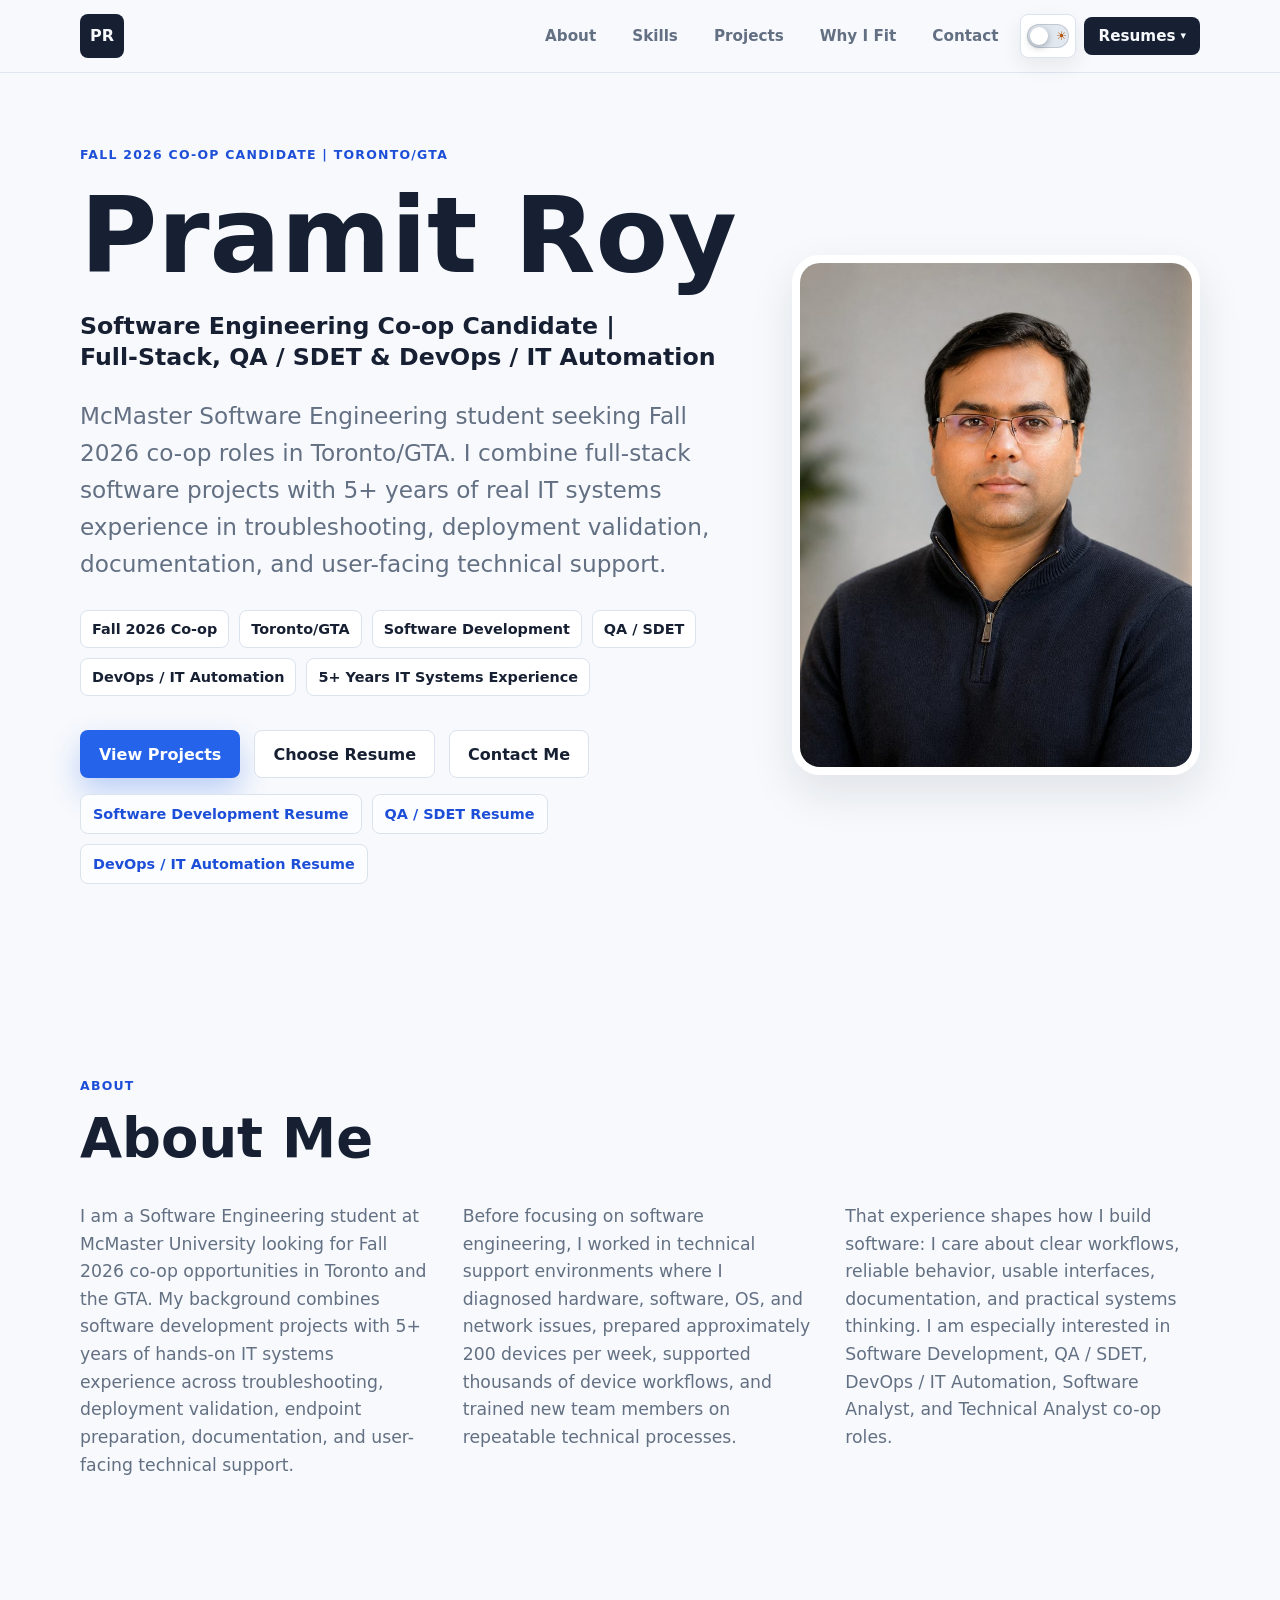
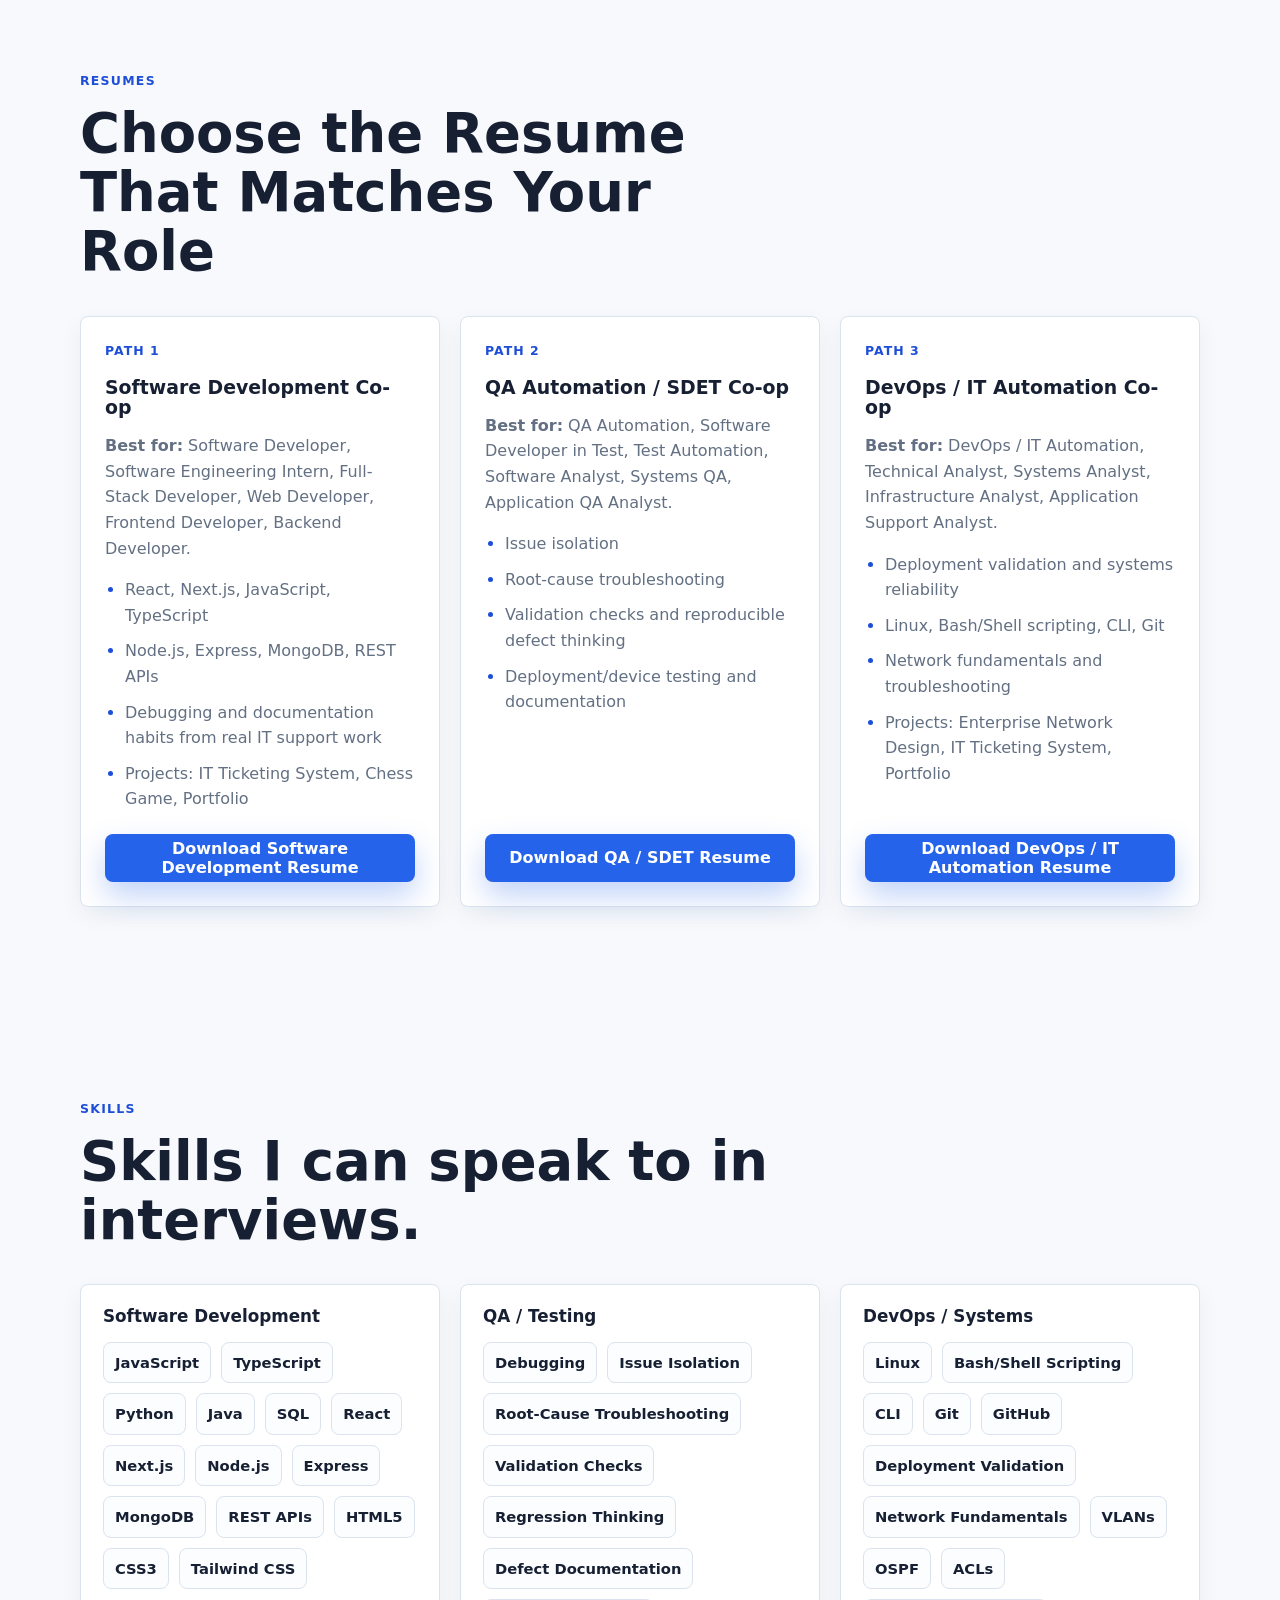
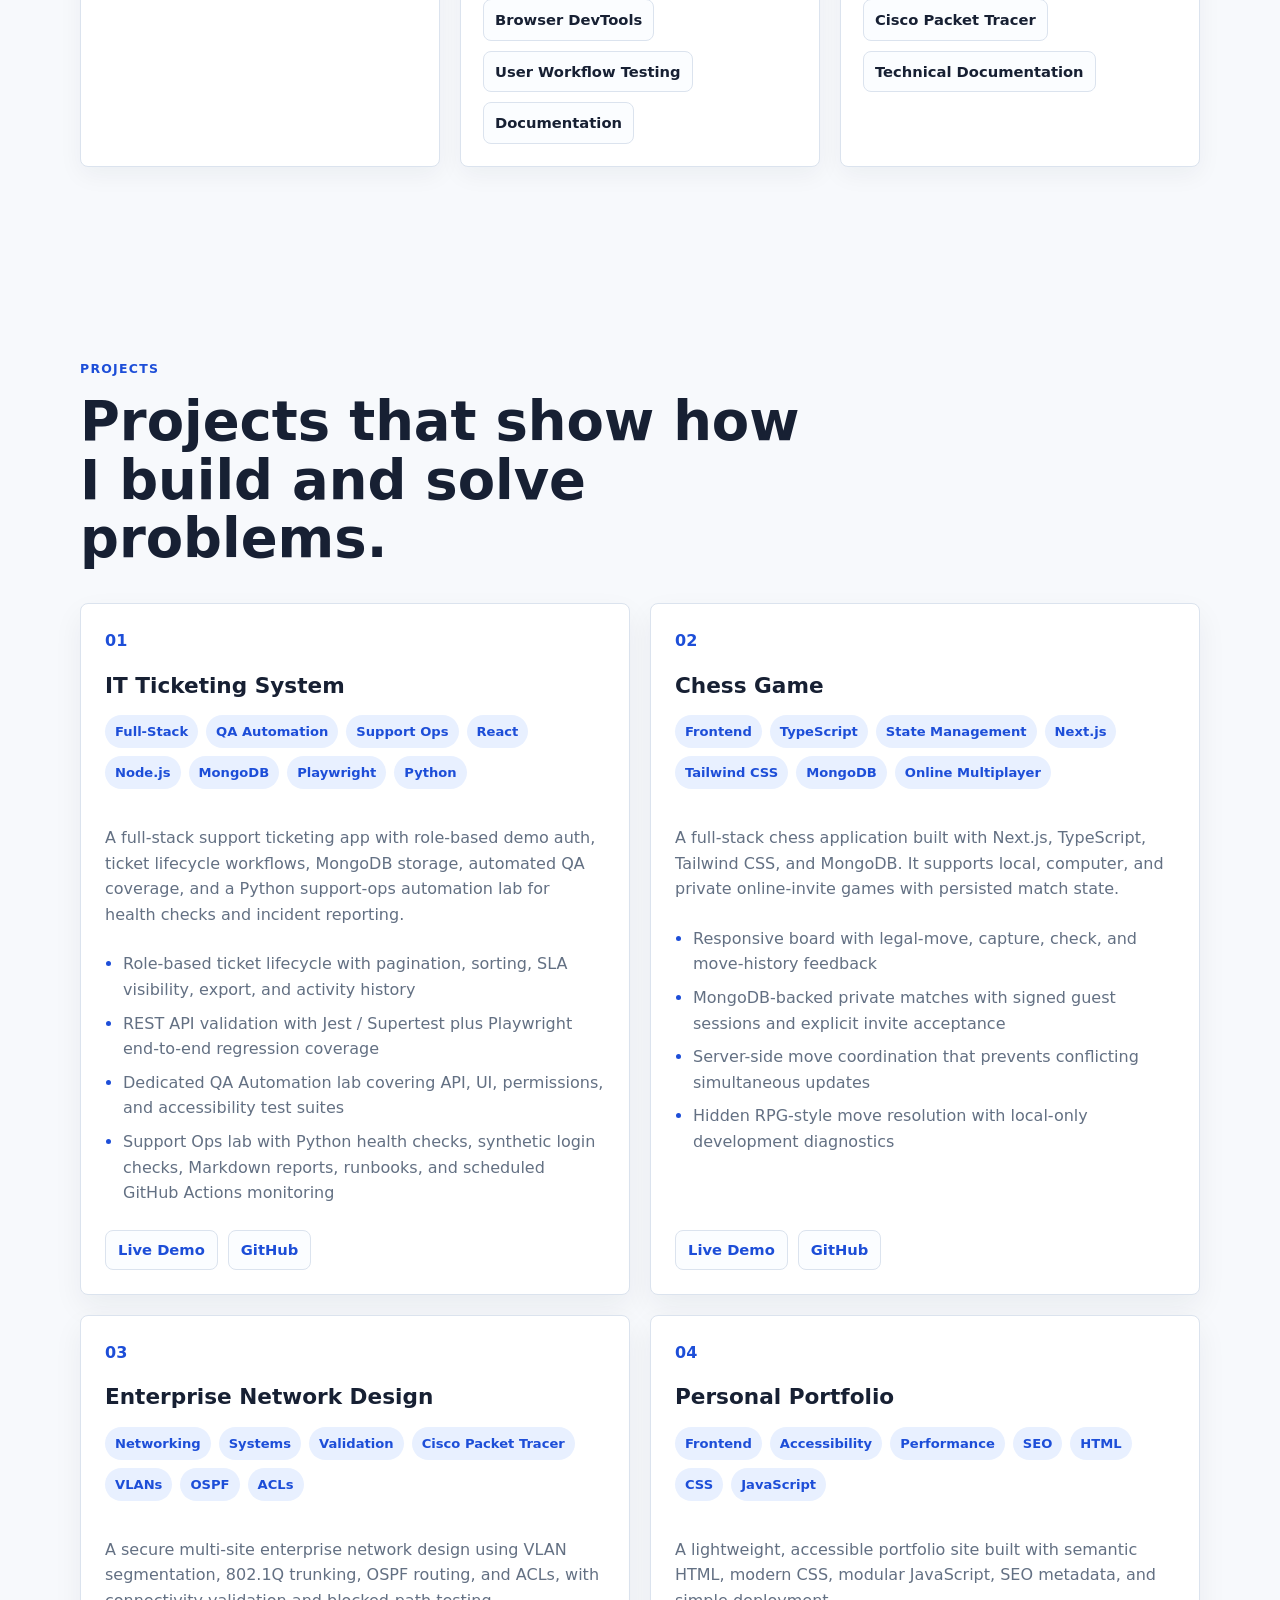
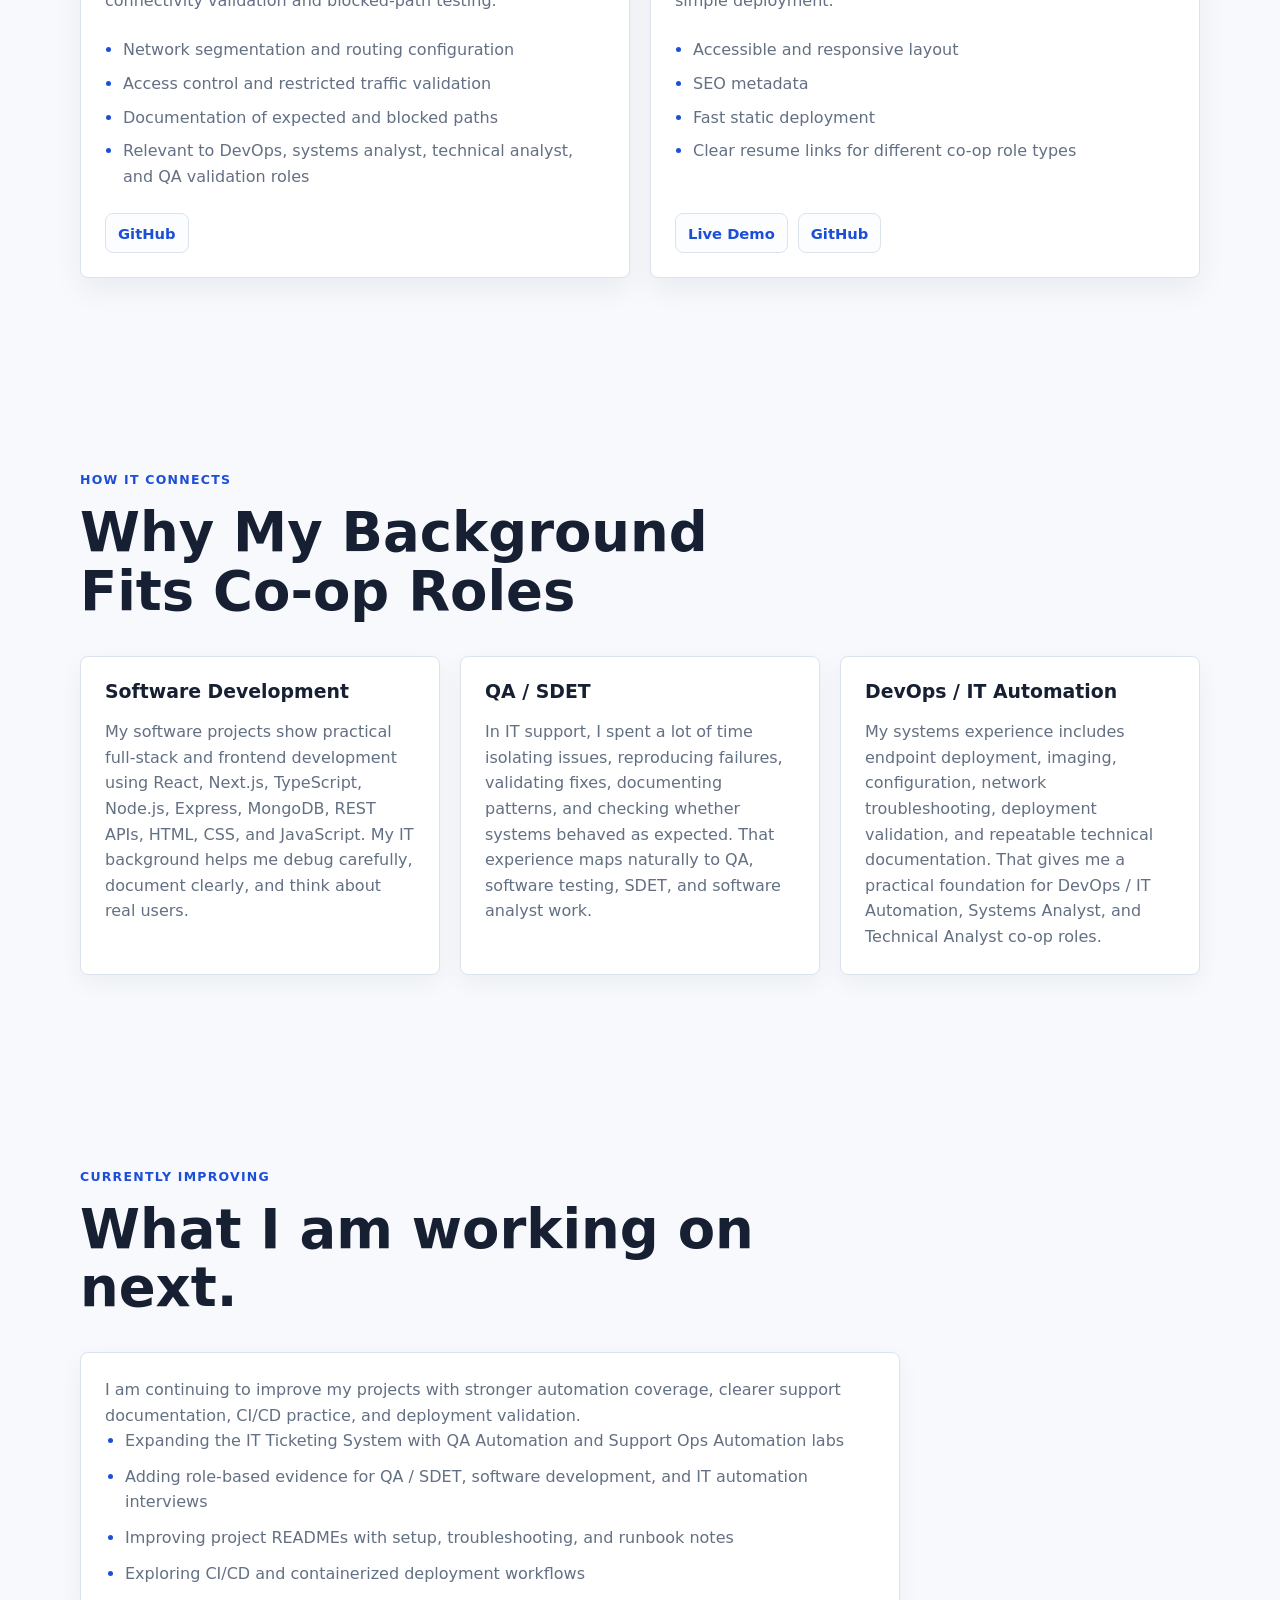
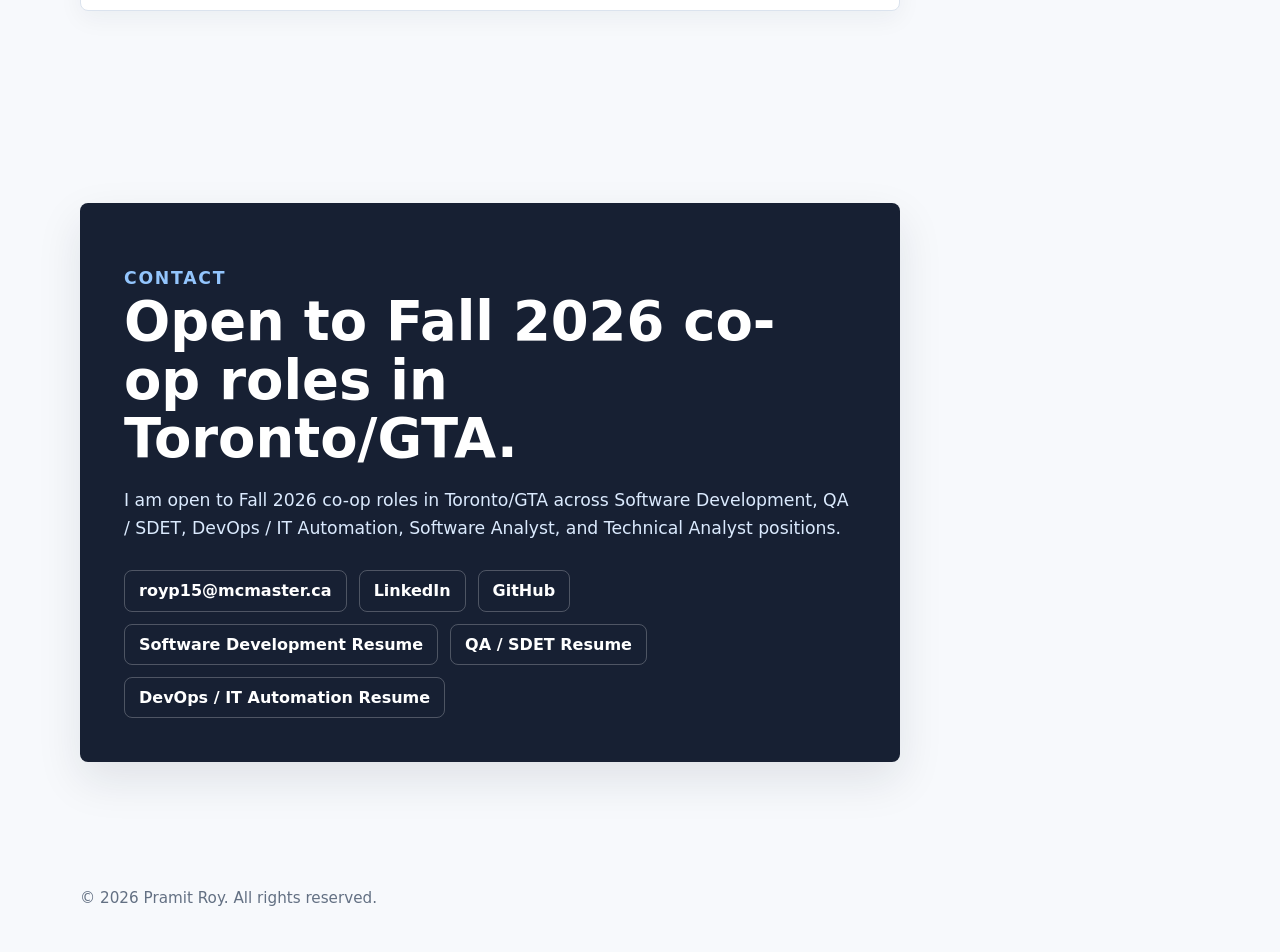
==== commit ce7327d3: "Project Updated" ====
--- a/index.html
+++ b/index.html
@@ -496,22 +496,22 @@
               <li>Frontend</li>
               <li>TypeScript</li>
               <li>State Management</li>
-              <li>UI Testing Surface</li>
               <li>Next.js</li>
               <li>Tailwind CSS</li>
+              <li>MongoDB</li>
+              <li>Online Multiplayer</li>
             </ul>
             <p>
-              An interactive browser-based chess application using Next.js,
-              TypeScript, Tailwind CSS, component-based UI design, and frontend
-              state management.
+              A full-stack chess application built with Next.js, TypeScript,
+              Tailwind CSS, and MongoDB. It supports local, computer, and
+              private online-invite games with persisted match state.
             </p>
             <ul class="project-highlights">
-              <li>Predictable frontend state handling</li>
-              <li>Reusable component structure</li>
-              <li>User interaction and game-rule behavior</li>
+              <li>Responsive board with legal-move, capture, check, and move-history feedback</li>
+              <li>MongoDB-backed private matches with signed guest sessions and explicit invite acceptance</li>
+              <li>Server-side move coordination that prevents conflicting simultaneous updates</li>
               <li>
-                Useful for frontend, software developer, and QA validation
-                conversations
+                Hidden RPG-style move resolution with local-only development diagnostics
               </li>
             </ul>
             <div class="project-links" aria-label="Chess Game links">
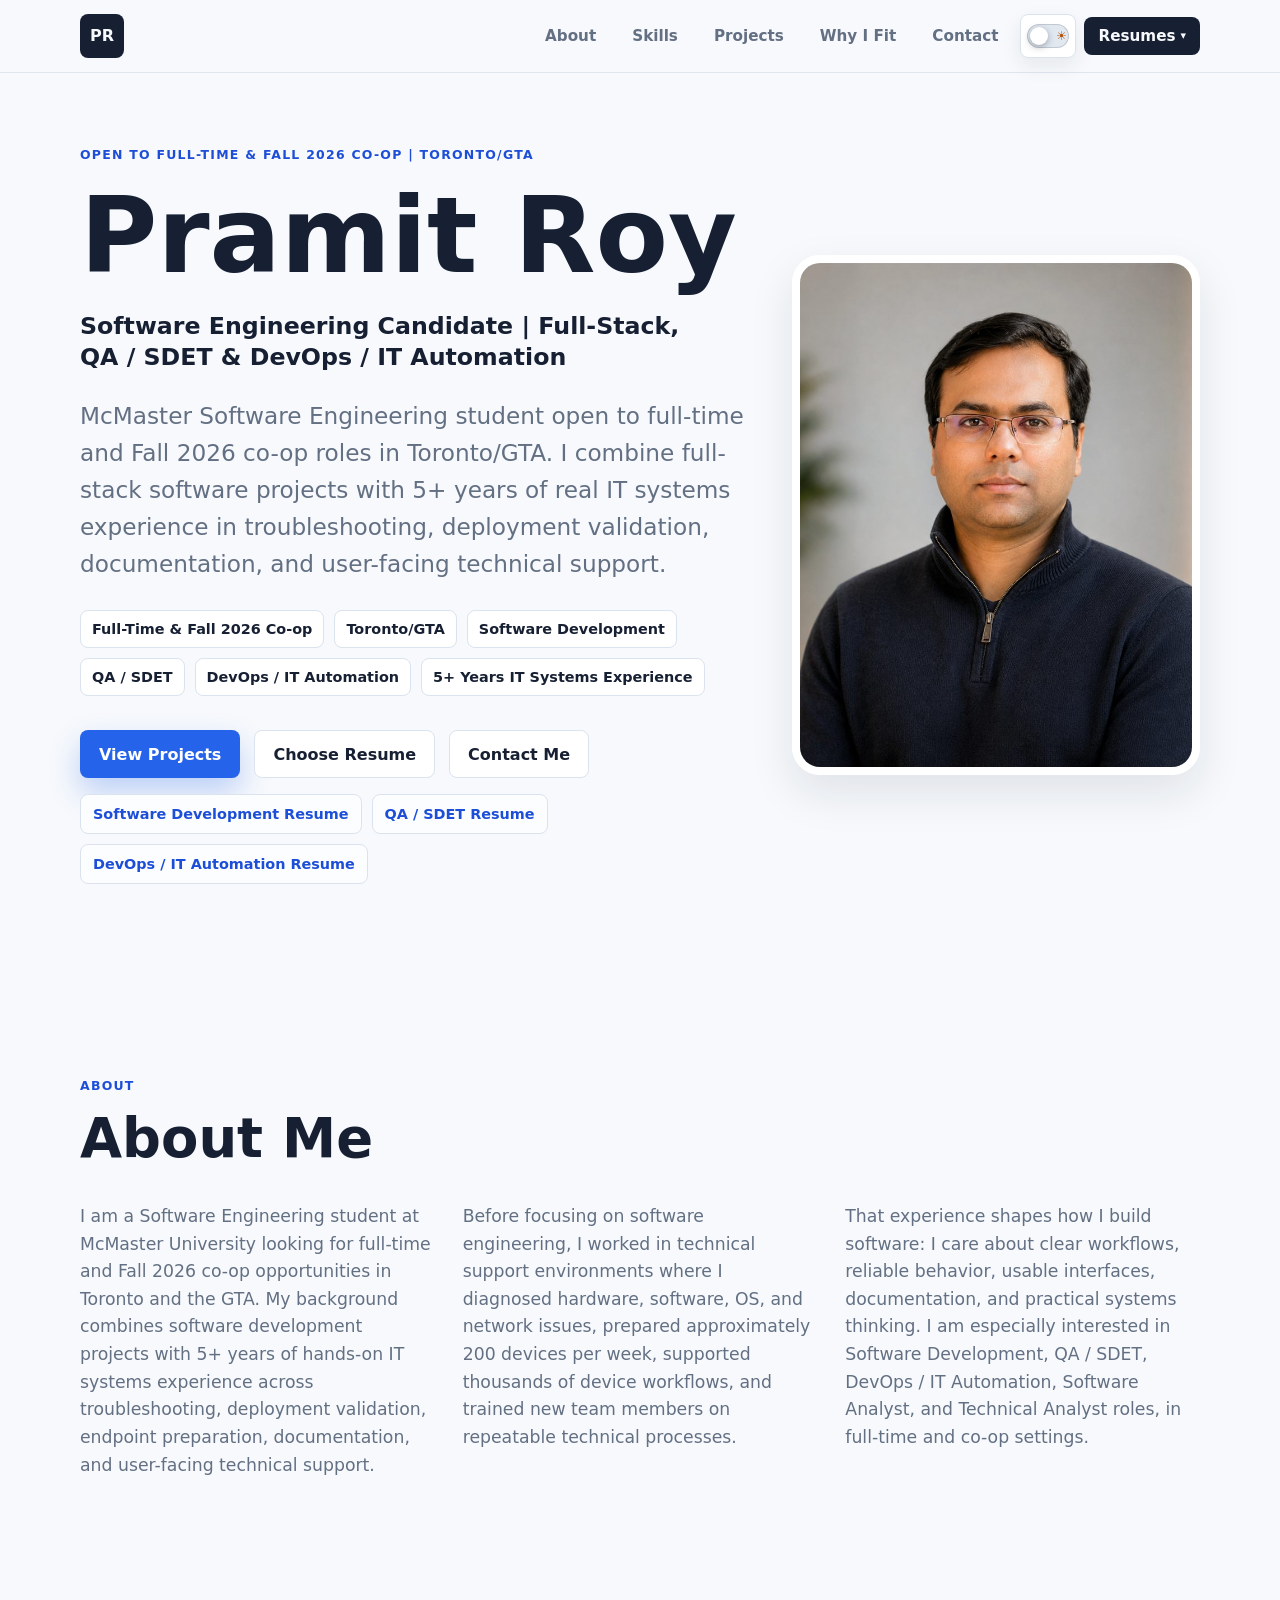
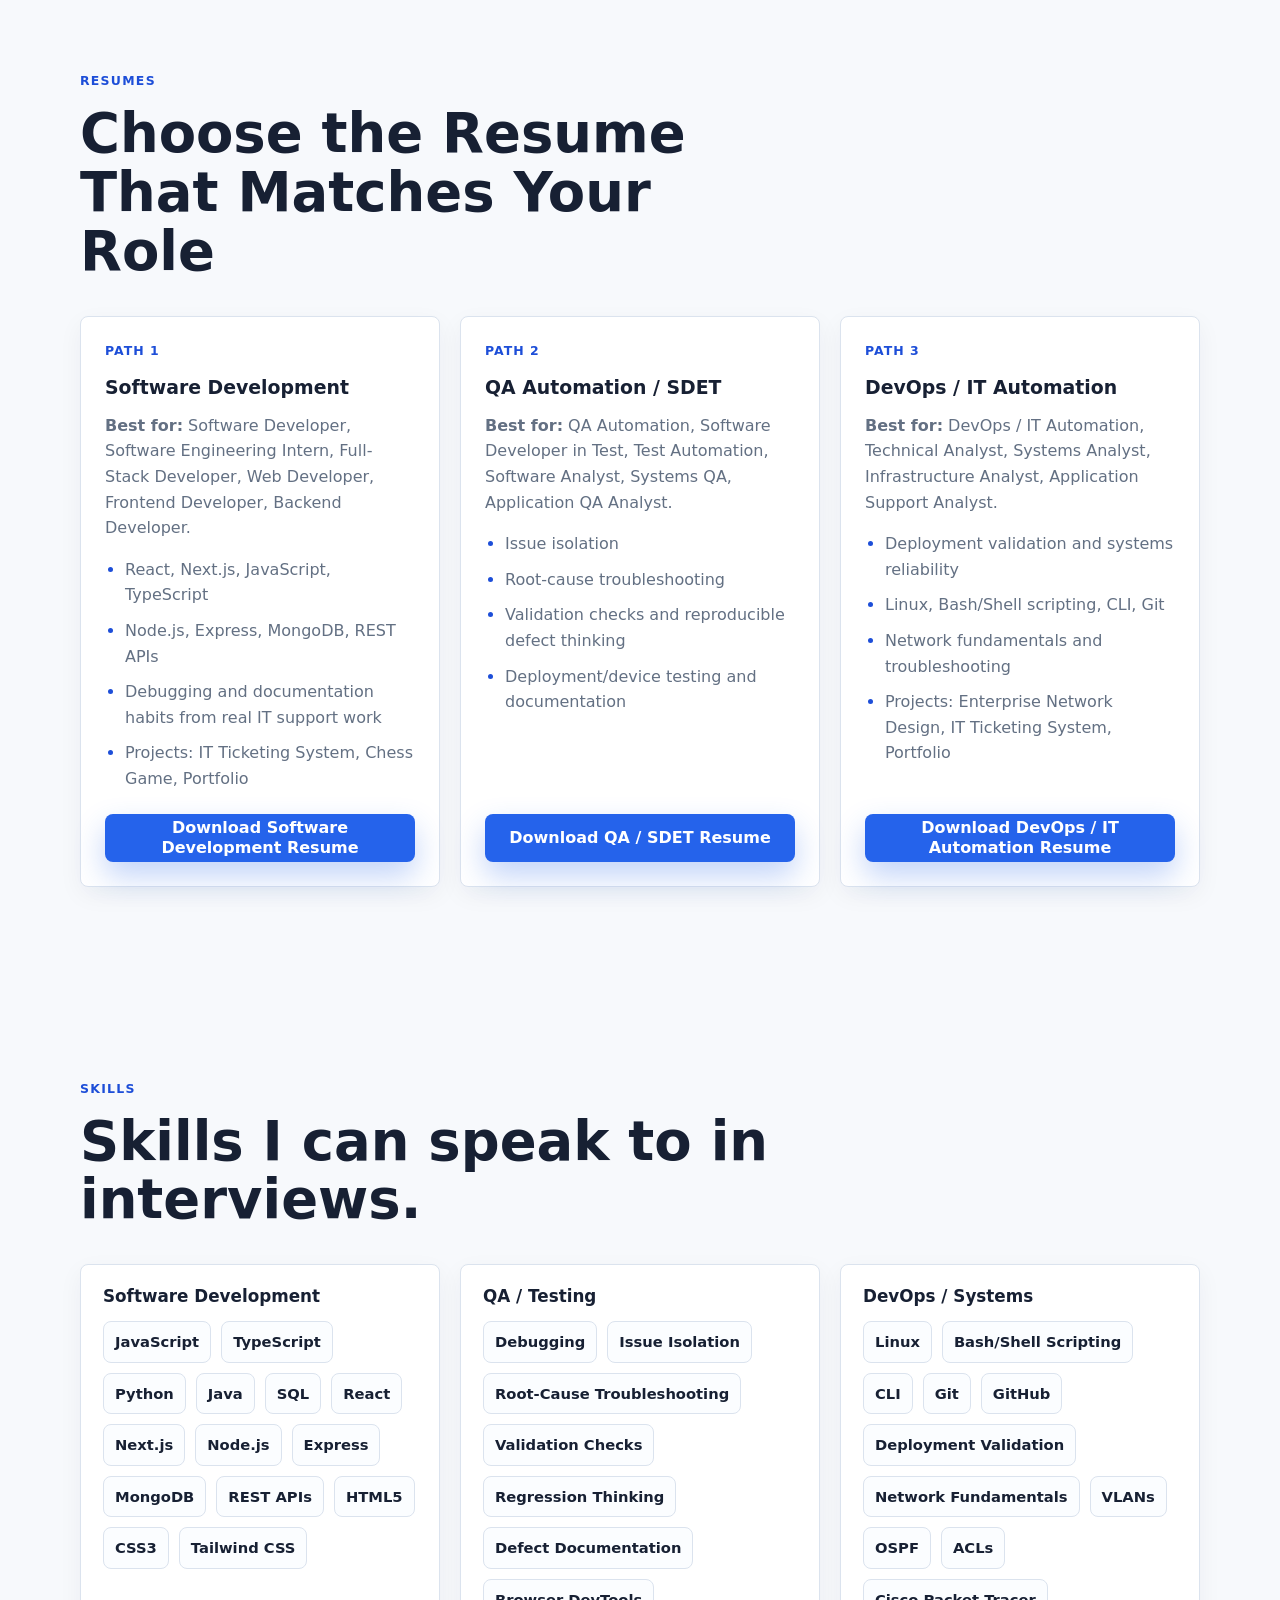
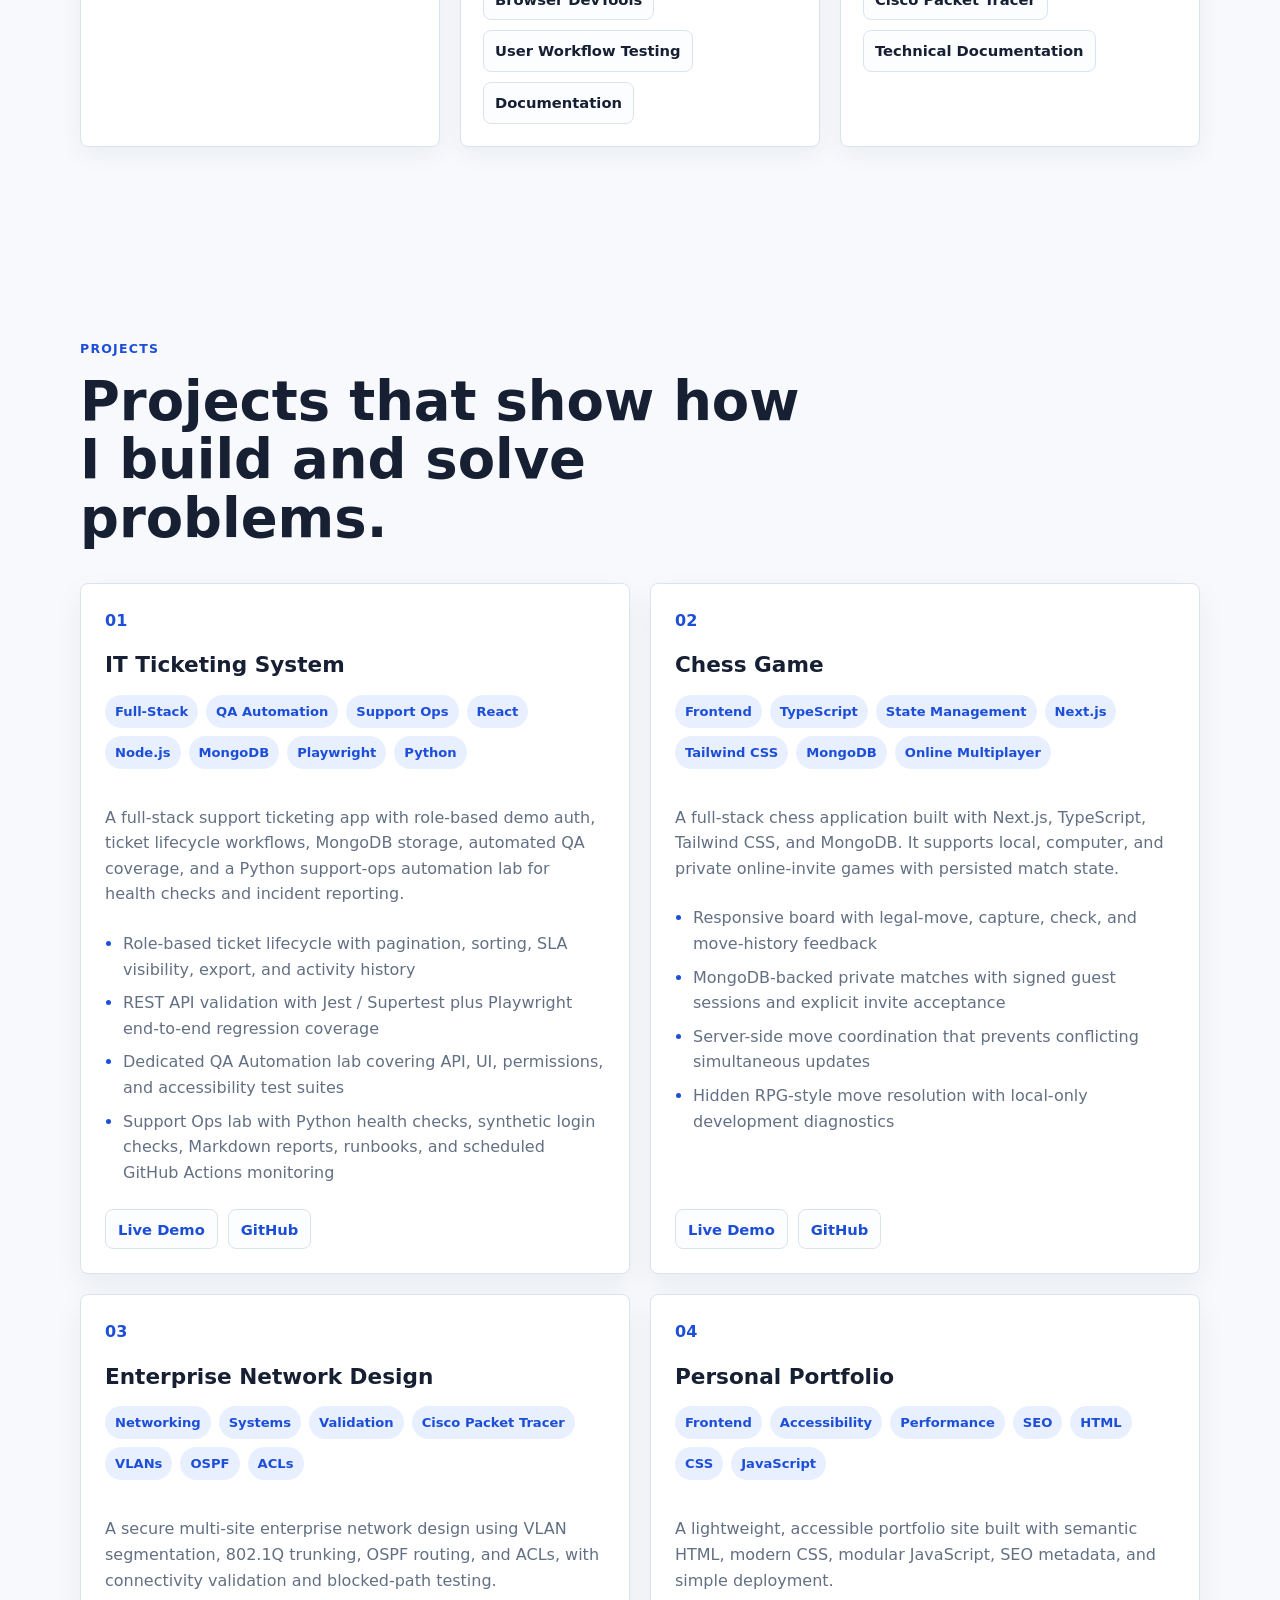
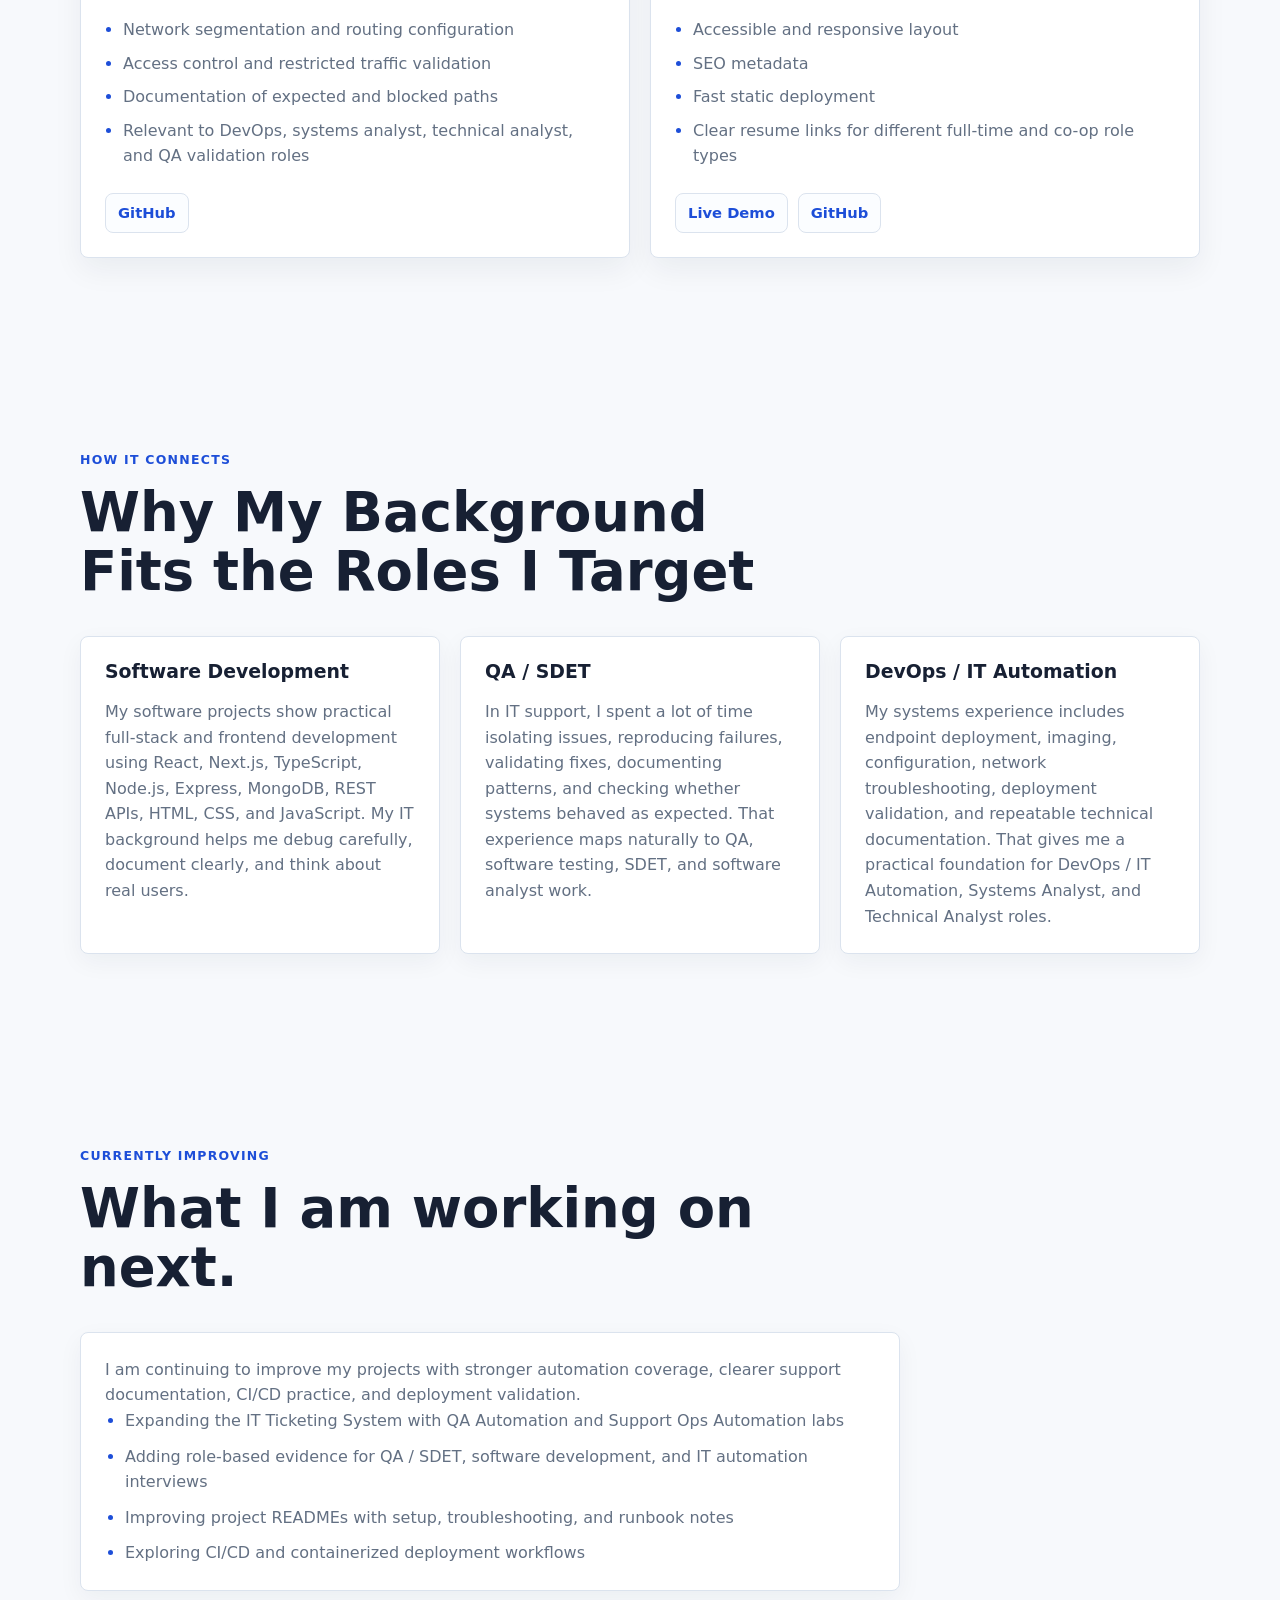
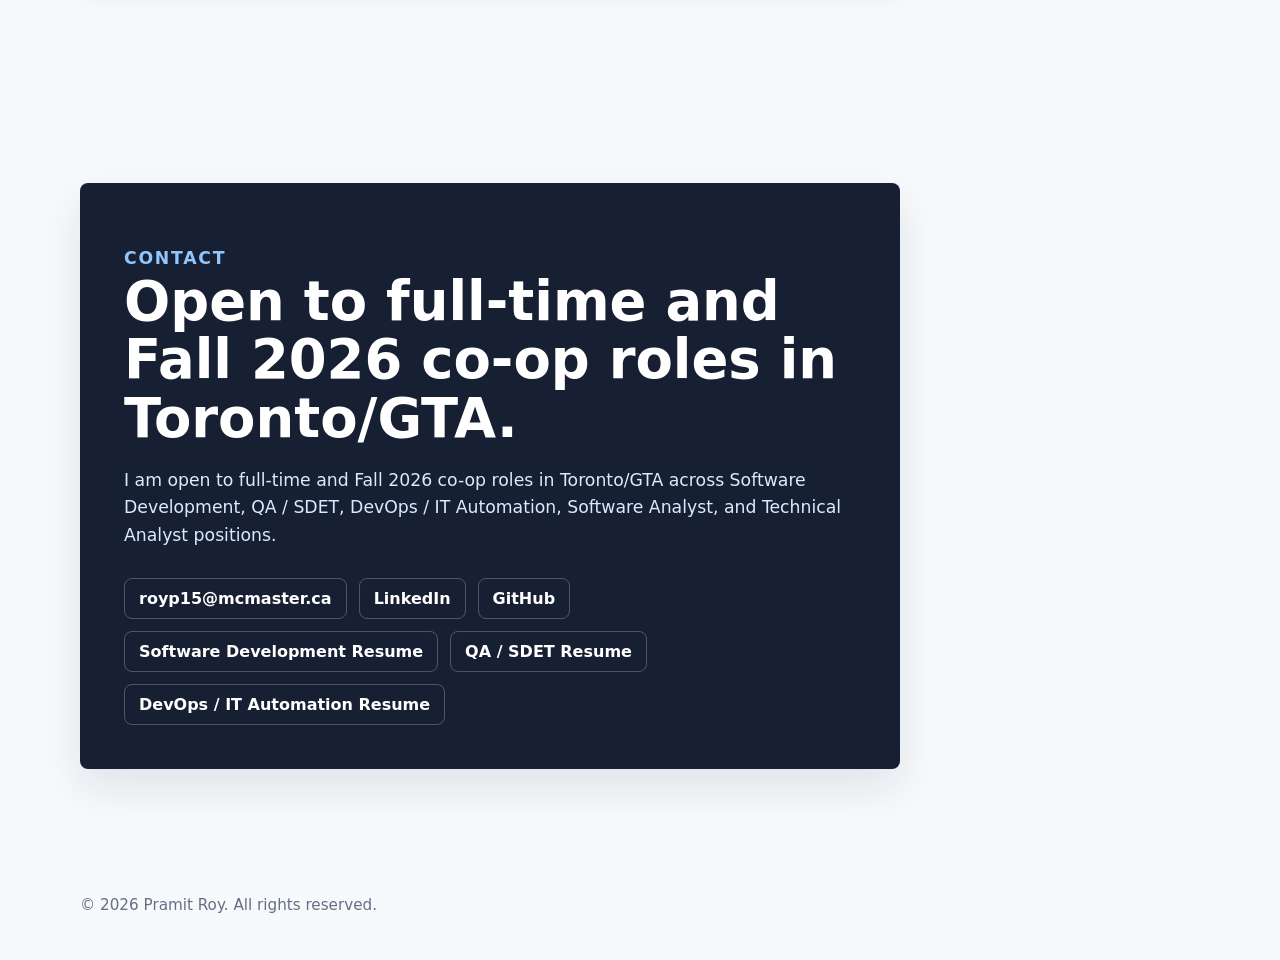
==== commit 29e91881: "Expand portfolio targeting to full-time roles" ====
--- a/index.html
+++ b/index.html
@@ -5,25 +5,25 @@
     <meta name="viewport" content="width=device-width, initial-scale=1.0" />
     <meta
       name="description"
-      content="Pramit Roy is a McMaster Software Engineering student seeking Fall 2026 co-op roles in Toronto/GTA across Software Development, QA / SDET, DevOps / IT Automation, Software Analyst, and Technical Analyst positions."
+      content="Pramit Roy is a McMaster Software Engineering student open to full-time and Fall 2026 co-op roles in Toronto/GTA across Software Development, QA / SDET, DevOps / IT Automation, Software Analyst, and Technical Analyst positions."
     />
     <meta name="author" content="Pramit Roy" />
     <meta name="theme-color" content="#172033" />
     <meta name="color-scheme" content="light dark" />
     <meta
       property="og:title"
-      content="Pramit Roy | Software Engineering Co-op Candidate"
+      content="Pramit Roy | Software Engineering Full-Time & Co-op Candidate"
     />
     <meta
       property="og:description"
-      content="Software Development, QA / SDET, and DevOps / IT Automation co-op candidate with 5+ years of IT systems experience."
+      content="Software Development, QA / SDET, and DevOps / IT Automation candidate open to full-time and co-op roles, with 5+ years of IT systems experience."
     />
     <meta property="og:type" content="website" />
     <meta property="og:url" content="https://pramitroy.tech" />
     <meta property="og:image" content="assets/profile-optimized.jpg" />
     <meta property="og:site_name" content="Pramit Roy Portfolio" />
     <meta name="twitter:card" content="summary_large_image" />
-    <title>Pramit Roy | Software Engineering Co-op Candidate</title>
+    <title>Pramit Roy | Software Engineering Full-Time & Co-op Candidate</title>
     <script>
       (() => {
         try {
@@ -49,7 +49,7 @@
         "@context": "https://schema.org",
         "@type": "Person",
         "name": "Pramit Roy",
-        "jobTitle": "Software Engineering Co-op Candidate",
+        "jobTitle": "Software Engineering Full-Time & Co-op Candidate",
         "email": "mailto:royp15@mcmaster.ca",
         "url": "https://pramitroy.tech",
         "sameAs": [
@@ -133,7 +133,7 @@
                   target="_blank"
                   rel="noopener"
                   role="menuitem"
-                  aria-label="Download Software Development co-op resume PDF"
+                  aria-label="Download Software Development full-time and co-op resume PDF"
                   >Software Development Resume</a
                 >
               </li>
@@ -143,7 +143,7 @@
                   target="_blank"
                   rel="noopener"
                   role="menuitem"
-                  aria-label="Download QA / SDET co-op resume PDF"
+                  aria-label="Download QA / SDET full-time and co-op resume PDF"
                   >QA / SDET Resume</a
                 >
               </li>
@@ -153,7 +153,7 @@
                   target="_blank"
                   rel="noopener"
                   role="menuitem"
-                  aria-label="Download DevOps / IT Automation co-op resume PDF"
+                  aria-label="Download DevOps / IT Automation full-time and co-op resume PDF"
                   >DevOps / IT Automation Resume</a
                 >
               </li>
@@ -166,10 +166,10 @@
     <main id="main-content">
       <section class="hero section" id="home" aria-labelledby="hero-title">
         <div class="hero-content">
-          <p class="eyebrow">Fall 2026 Co-op Candidate | Toronto/GTA</p>
+          <p class="eyebrow">Open to Full-Time & Fall 2026 Co-op | Toronto/GTA</p>
           <h1 id="hero-title">Pramit Roy</h1>
           <p class="hero-role">
-            <span class="role-lead">Software Engineering Co-op Candidate</span
+            <span class="role-lead">Software Engineering Candidate</span
             ><span class="role-divider"> | </span
             ><span class="no-break">Full-Stack</span
             ><span class="role-comma">, </span
@@ -178,13 +178,13 @@
             ><span class="no-break role-devops">DevOps / IT Automation</span>
           </p>
           <p class="hero-tagline">
-            McMaster Software Engineering student seeking Fall 2026 co-op roles
-            in Toronto/GTA. I combine full-stack software projects with 5+ years
-            of real IT systems experience in troubleshooting, deployment
+            McMaster Software Engineering student open to full-time and Fall
+            2026 co-op roles in Toronto/GTA. I combine full-stack software
+            projects with 5+ years of real IT systems experience in troubleshooting, deployment
             validation, documentation, and user-facing technical support.
           </p>
           <ul class="hero-badges" aria-label="Hiring focus areas">
-            <li>Fall 2026 Co-op</li>
+            <li>Full-Time & Fall 2026 Co-op</li>
             <li>Toronto/GTA</li>
             <li>Software Development</li>
             <li>QA / SDET</li>
@@ -204,21 +204,21 @@
               href="assets/resume-software-developer-coop.pdf"
               target="_blank"
               rel="noopener"
-              aria-label="Download Software Development co-op resume PDF"
+              aria-label="Download Software Development full-time and co-op resume PDF"
               >Software Development Resume</a
             >
             <a
               href="assets/resume-qa-automation-sdet-coop.pdf"
               target="_blank"
               rel="noopener"
-              aria-label="Download QA / SDET co-op resume PDF"
+              aria-label="Download QA / SDET full-time and co-op resume PDF"
               >QA / SDET Resume</a
             >
             <a
               href="assets/resume-devops-cloud-it-automation-coop.pdf"
               target="_blank"
               rel="noopener"
-              aria-label="Download DevOps / IT Automation co-op resume PDF"
+              aria-label="Download DevOps / IT Automation full-time and co-op resume PDF"
               >DevOps / IT Automation Resume</a
             >
           </div>
@@ -243,7 +243,8 @@
         <div class="about-grid about-grid-wide">
           <p>
             I am a Software Engineering student at McMaster University looking
-            for Fall 2026 co-op opportunities in Toronto and the GTA. My
+            for full-time and Fall 2026 co-op opportunities in Toronto and the
+            GTA. My
             background combines software development projects with 5+ years of
             hands-on IT systems experience across troubleshooting, deployment
             validation, endpoint preparation, documentation, and user-facing
@@ -261,7 +262,7 @@
             workflows, reliable behavior, usable interfaces, documentation, and
             practical systems thinking. I am especially interested in Software
             Development, QA / SDET, DevOps / IT Automation, Software Analyst,
-            and Technical Analyst co-op roles.
+            and Technical Analyst roles, in full-time and co-op settings.
           </p>
         </div>
       </section>
@@ -280,7 +281,7 @@
         <div class="role-grid role-path-grid">
           <article class="role-card role-path-card">
             <p class="path-label">Path 1</p>
-            <h3>Software Development Co-op</h3>
+            <h3>Software Development</h3>
             <p class="card-intro">
               <strong>Best for:</strong> Software Developer, Software
               Engineering Intern, Full-Stack Developer, Web Developer, Frontend
@@ -299,13 +300,13 @@
               href="assets/resume-software-developer-coop.pdf"
               target="_blank"
               rel="noopener"
-              aria-label="Download Software Development co-op resume PDF"
+              aria-label="Download Software Development full-time and co-op resume PDF"
               >Download Software Development Resume</a
             >
           </article>
           <article class="role-card role-path-card">
             <p class="path-label">Path 2</p>
-            <h3>QA Automation / SDET Co-op</h3>
+            <h3>QA Automation / SDET</h3>
             <p class="card-intro">
               <strong>Best for:</strong> QA Automation, Software Developer in
               Test, Test Automation, Software Analyst, Systems QA, Application
@@ -322,13 +323,13 @@
               href="assets/resume-qa-automation-sdet-coop.pdf"
               target="_blank"
               rel="noopener"
-              aria-label="Download QA / SDET co-op resume PDF"
+              aria-label="Download QA / SDET full-time and co-op resume PDF"
               >Download QA / SDET Resume</a
             >
           </article>
           <article class="role-card role-path-card">
             <p class="path-label">Path 3</p>
-            <h3>DevOps / IT Automation Co-op</h3>
+            <h3>DevOps / IT Automation</h3>
             <p class="card-intro">
               <strong>Best for:</strong> DevOps / IT Automation, Technical
               Analyst, Systems Analyst, Infrastructure Analyst, Application
@@ -348,7 +349,7 @@
               href="assets/resume-devops-cloud-it-automation-coop.pdf"
               target="_blank"
               rel="noopener"
-              aria-label="Download DevOps / IT Automation co-op resume PDF"
+              aria-label="Download DevOps / IT Automation full-time and co-op resume PDF"
               >Download DevOps / IT Automation Resume</a
             >
           </article>
@@ -594,7 +595,7 @@
               <li>Accessible and responsive layout</li>
               <li>SEO metadata</li>
               <li>Fast static deployment</li>
-              <li>Clear resume links for different co-op role types</li>
+              <li>Clear resume links for different full-time and co-op role types</li>
             </ul>
             <div class="project-links" aria-label="Personal Portfolio links">
               <a href="https://pramitroy.tech" target="_blank" rel="noopener"
@@ -618,7 +619,7 @@
       >
         <div class="section-heading">
           <p class="eyebrow">How It Connects</p>
-          <h2 id="background-fit-title">Why My Background Fits Co-op Roles</h2>
+          <h2 id="background-fit-title">Why My Background Fits the Roles I Target</h2>
         </div>
         <div class="role-grid role-path-grid">
           <article class="role-card">
@@ -648,7 +649,7 @@
               configuration, network troubleshooting, deployment validation, and
               repeatable technical documentation. That gives me a practical
               foundation for DevOps / IT Automation, Systems Analyst, and
-              Technical Analyst co-op roles.
+              Technical Analyst roles.
             </p>
           </article>
         </div>
@@ -695,12 +696,12 @@
         <div class="contact-panel">
           <p class="eyebrow">Contact</p>
           <h2 id="contact-title">
-            Open to Fall 2026 co-op roles in Toronto/GTA.
+            Open to full-time and Fall 2026 co-op roles in Toronto/GTA.
           </h2>
           <p>
-            I am open to Fall 2026 co-op roles in Toronto/GTA across Software
-            Development, QA / SDET, DevOps / IT Automation, Software Analyst,
-            and Technical Analyst positions.
+            I am open to full-time and Fall 2026 co-op roles in Toronto/GTA
+            across Software Development, QA / SDET, DevOps / IT Automation,
+            Software Analyst, and Technical Analyst positions.
           </p>
           <address class="contact-links">
             <a href="mailto:royp15@mcmaster.ca">royp15@mcmaster.ca</a>
@@ -720,21 +721,21 @@
               href="assets/resume-software-developer-coop.pdf"
               target="_blank"
               rel="noopener"
-              aria-label="Download Software Development co-op resume PDF"
+              aria-label="Download Software Development full-time and co-op resume PDF"
               >Software Development Resume</a
             >
             <a
               href="assets/resume-qa-automation-sdet-coop.pdf"
               target="_blank"
               rel="noopener"
-              aria-label="Download QA / SDET co-op resume PDF"
+              aria-label="Download QA / SDET full-time and co-op resume PDF"
               >QA / SDET Resume</a
             >
             <a
               href="assets/resume-devops-cloud-it-automation-coop.pdf"
               target="_blank"
               rel="noopener"
-              aria-label="Download DevOps / IT Automation co-op resume PDF"
+              aria-label="Download DevOps / IT Automation full-time and co-op resume PDF"
               >DevOps / IT Automation Resume</a
             >
           </address>
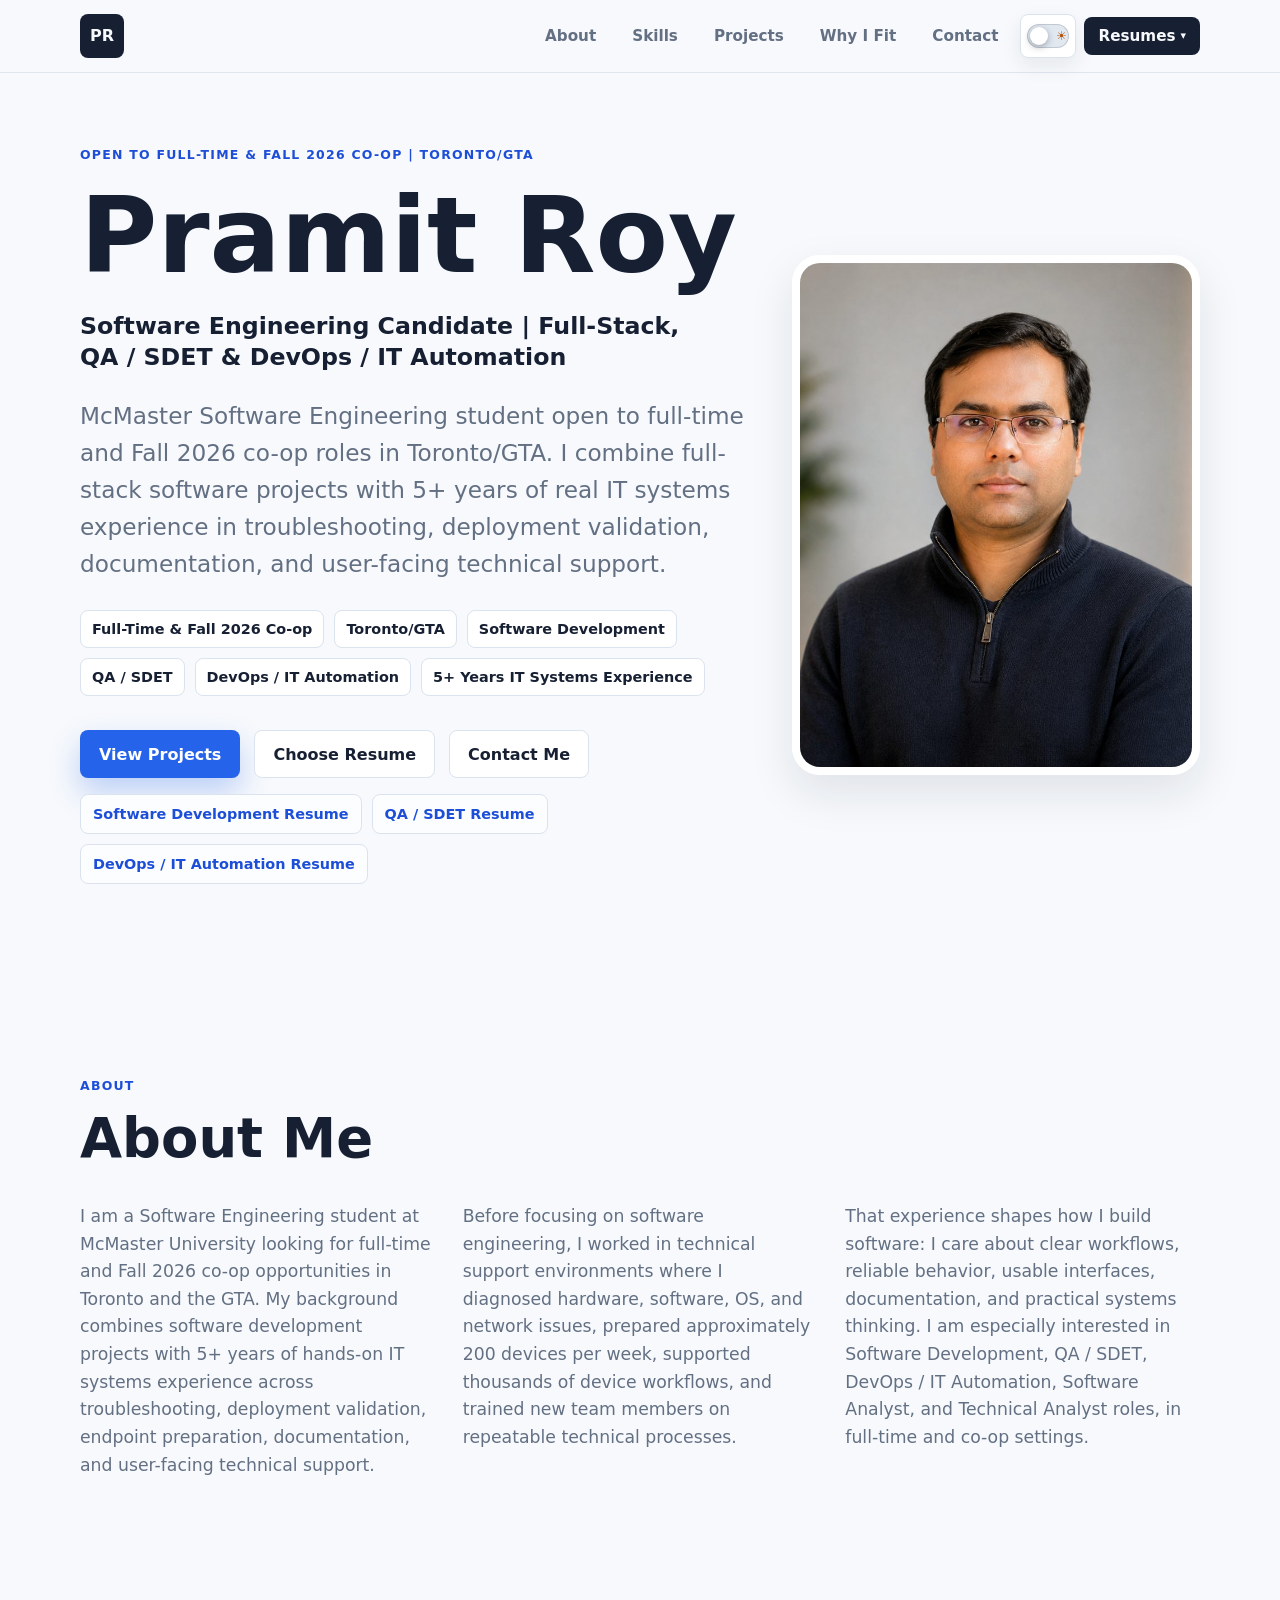
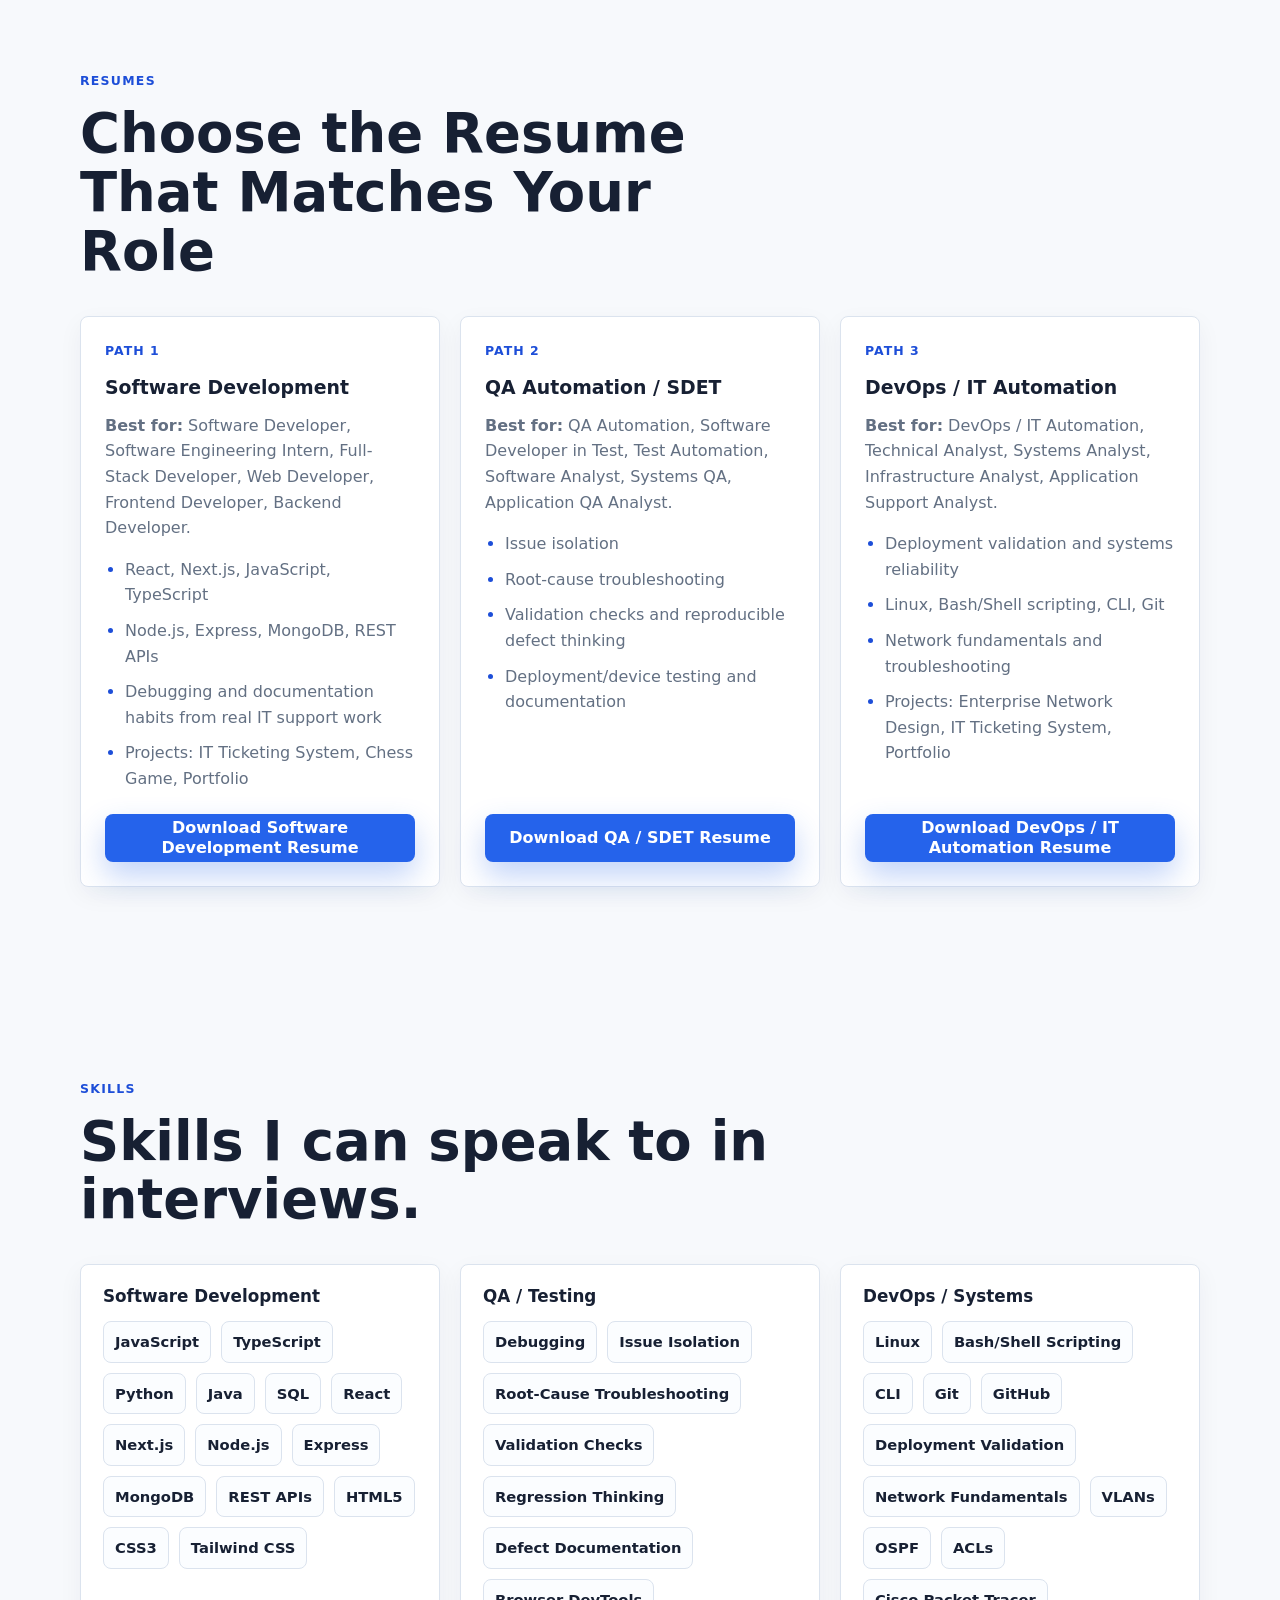
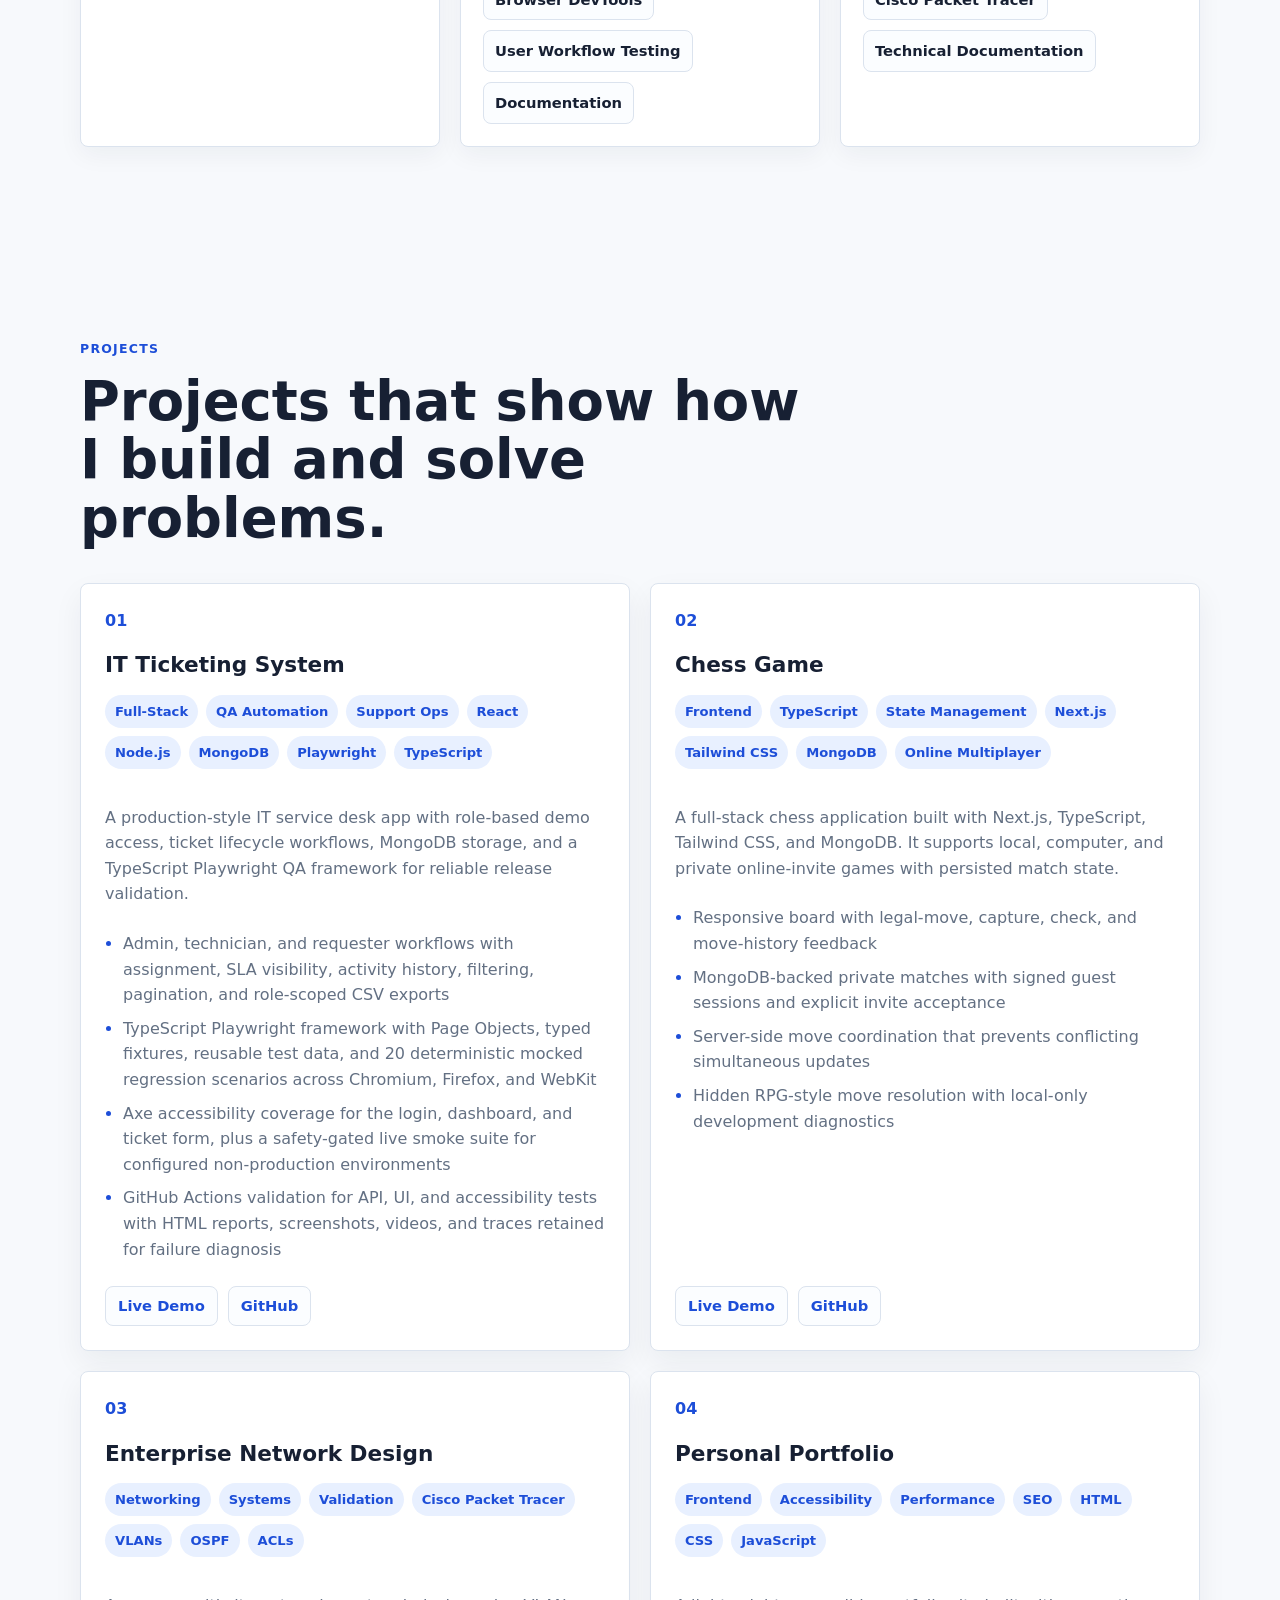
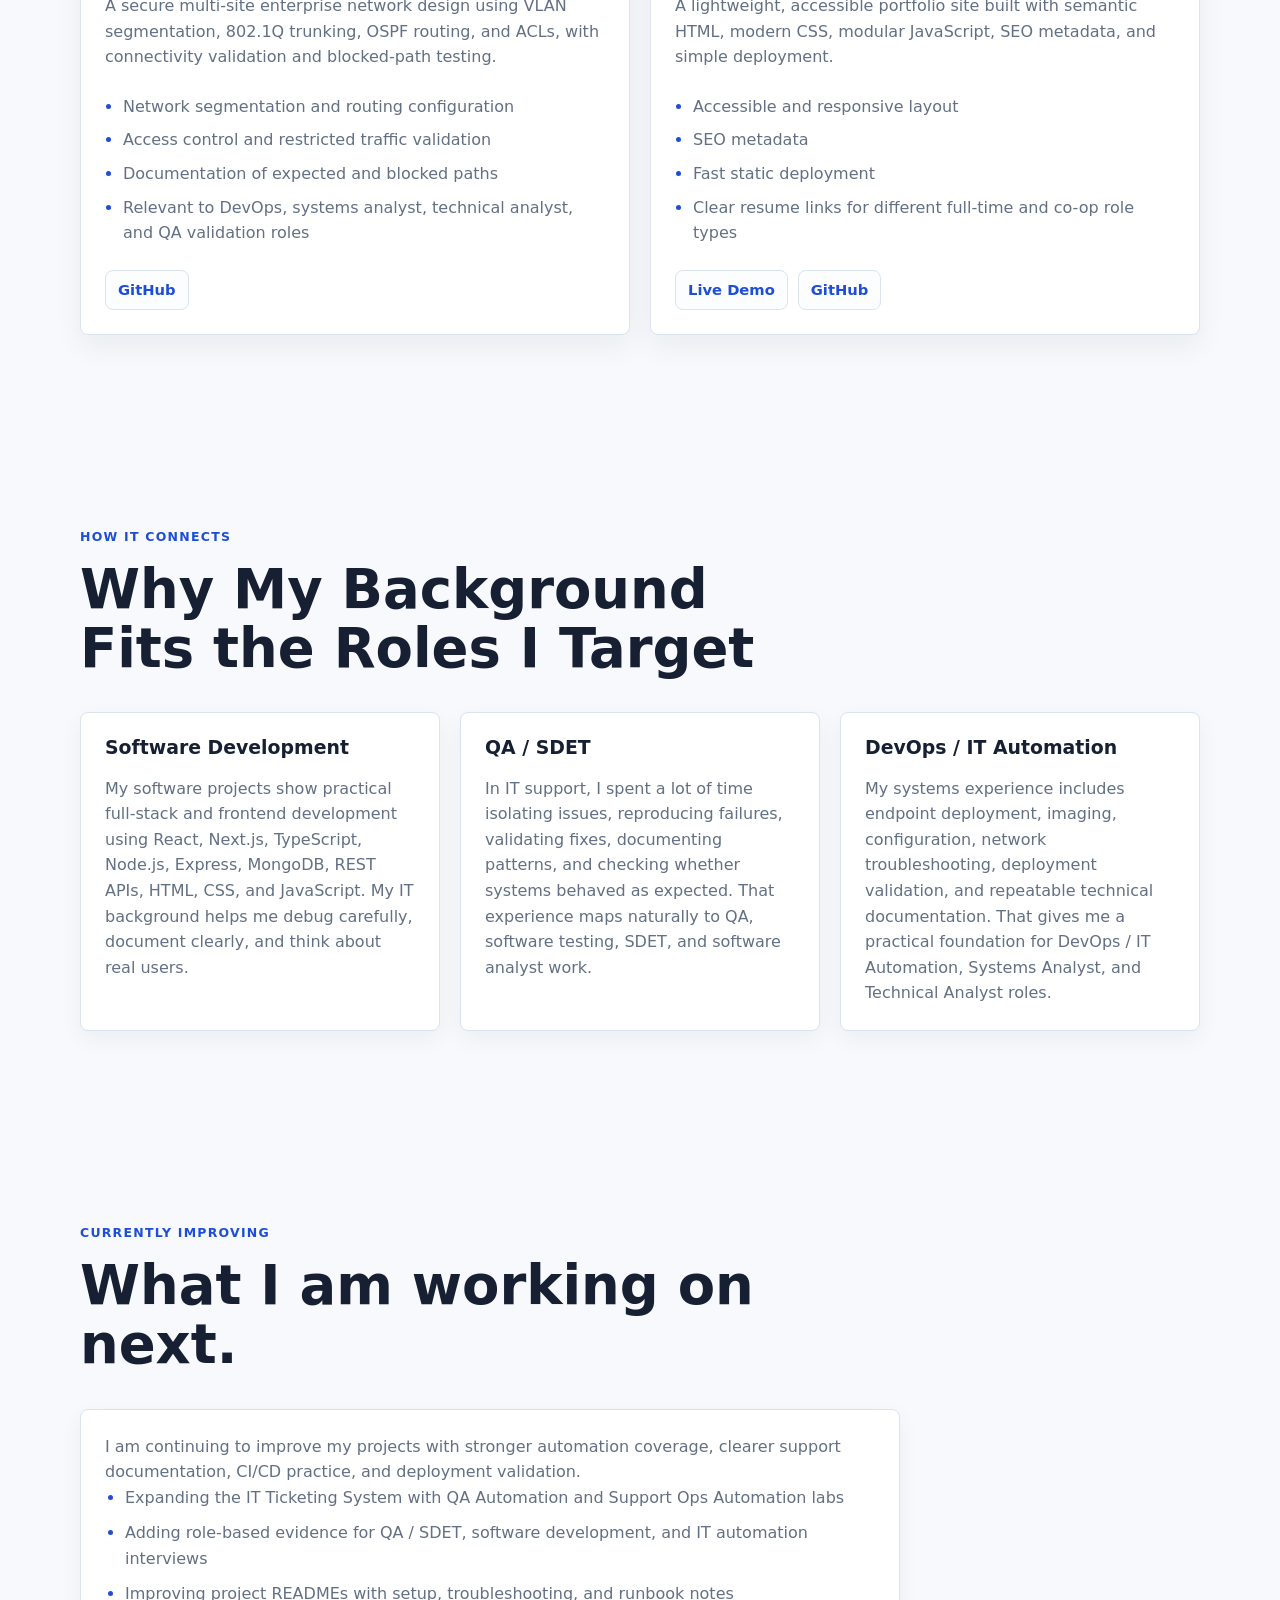
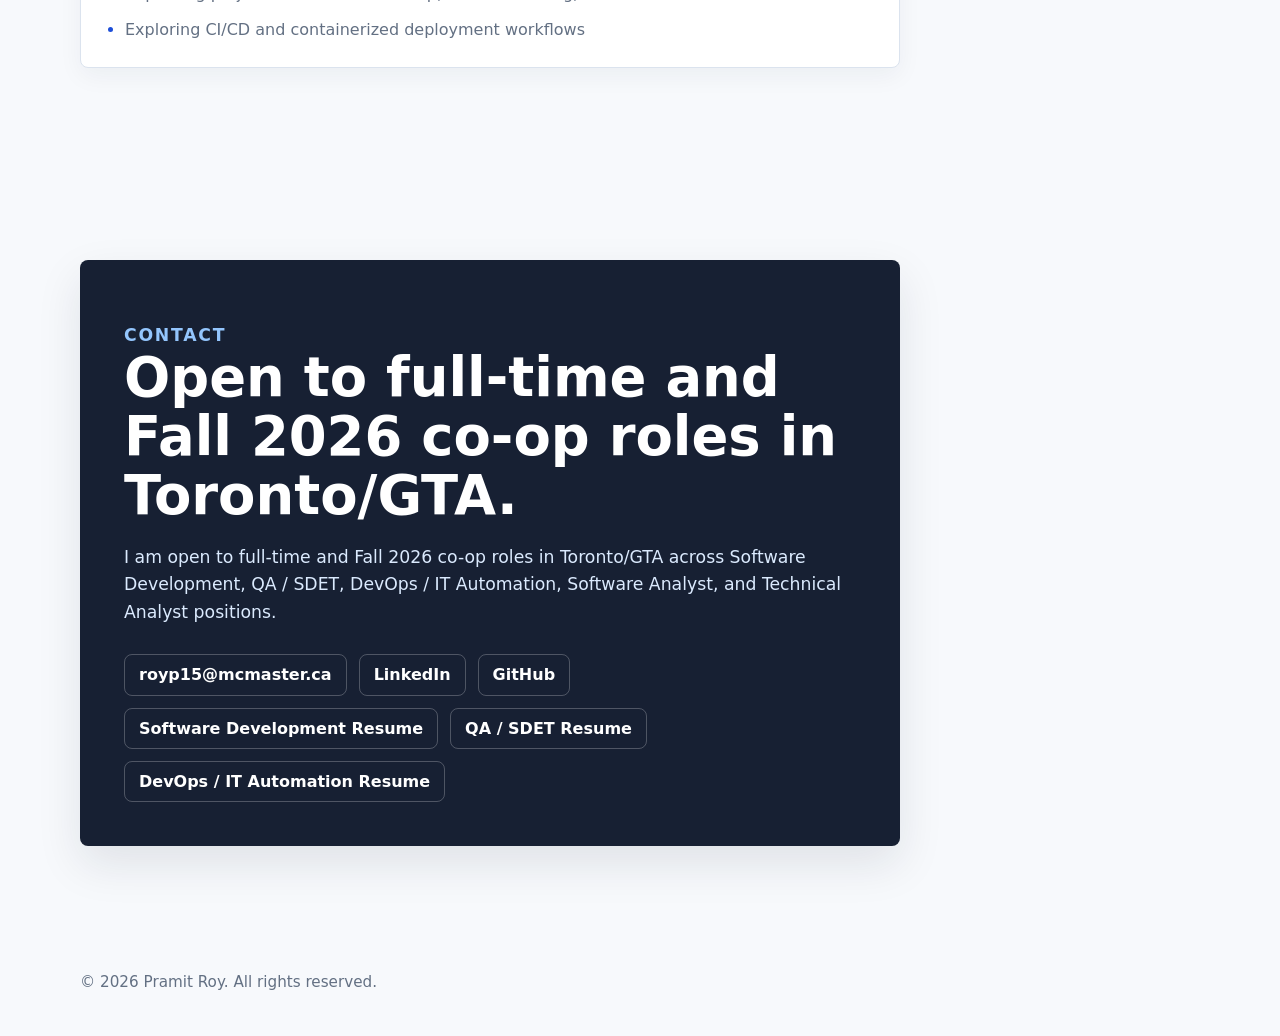
==== commit 50c23e5f: "Project Updated" ====
--- a/index.html
+++ b/index.html
@@ -445,31 +445,34 @@
               <li>Node.js</li>
               <li>MongoDB</li>
               <li>Playwright</li>
-              <li>Python</li>
+              <li>TypeScript</li>
             </ul>
             <p>
-              A full-stack support ticketing app with role-based demo auth,
-              ticket lifecycle workflows, MongoDB storage, automated QA
-              coverage, and a Python support-ops automation lab for health
-              checks and incident reporting.
+              A production-style IT service desk app with role-based demo
+              access, ticket lifecycle workflows, MongoDB storage, and a
+              TypeScript Playwright QA framework for reliable release
+              validation.
             </p>
             <ul class="project-highlights">
               <li>
-                Role-based ticket lifecycle with pagination, sorting, SLA
-                visibility, export, and activity history
+                Admin, technician, and requester workflows with assignment,
+                SLA visibility, activity history, filtering, pagination, and
+                role-scoped CSV exports
               </li>
               <li>
-                REST API validation with Jest / Supertest plus Playwright
-                end-to-end regression coverage
+                TypeScript Playwright framework with Page Objects, typed
+                fixtures, reusable test data, and 20 deterministic mocked
+                regression scenarios across Chromium, Firefox, and WebKit
               </li>
               <li>
-                Dedicated QA Automation lab covering API, UI, permissions, and
-                accessibility test suites
+                Axe accessibility coverage for the login, dashboard, and
+                ticket form, plus a safety-gated live smoke suite for
+                configured non-production environments
               </li>
               <li>
-                Support Ops lab with Python health checks, synthetic login
-                checks, Markdown reports, runbooks, and scheduled GitHub Actions
-                monitoring
+                GitHub Actions validation for API, UI, and accessibility tests
+                with HTML reports, screenshots, videos, and traces retained
+                for failure diagnosis
               </li>
             </ul>
             <div class="project-links" aria-label="IT Ticketing System links">
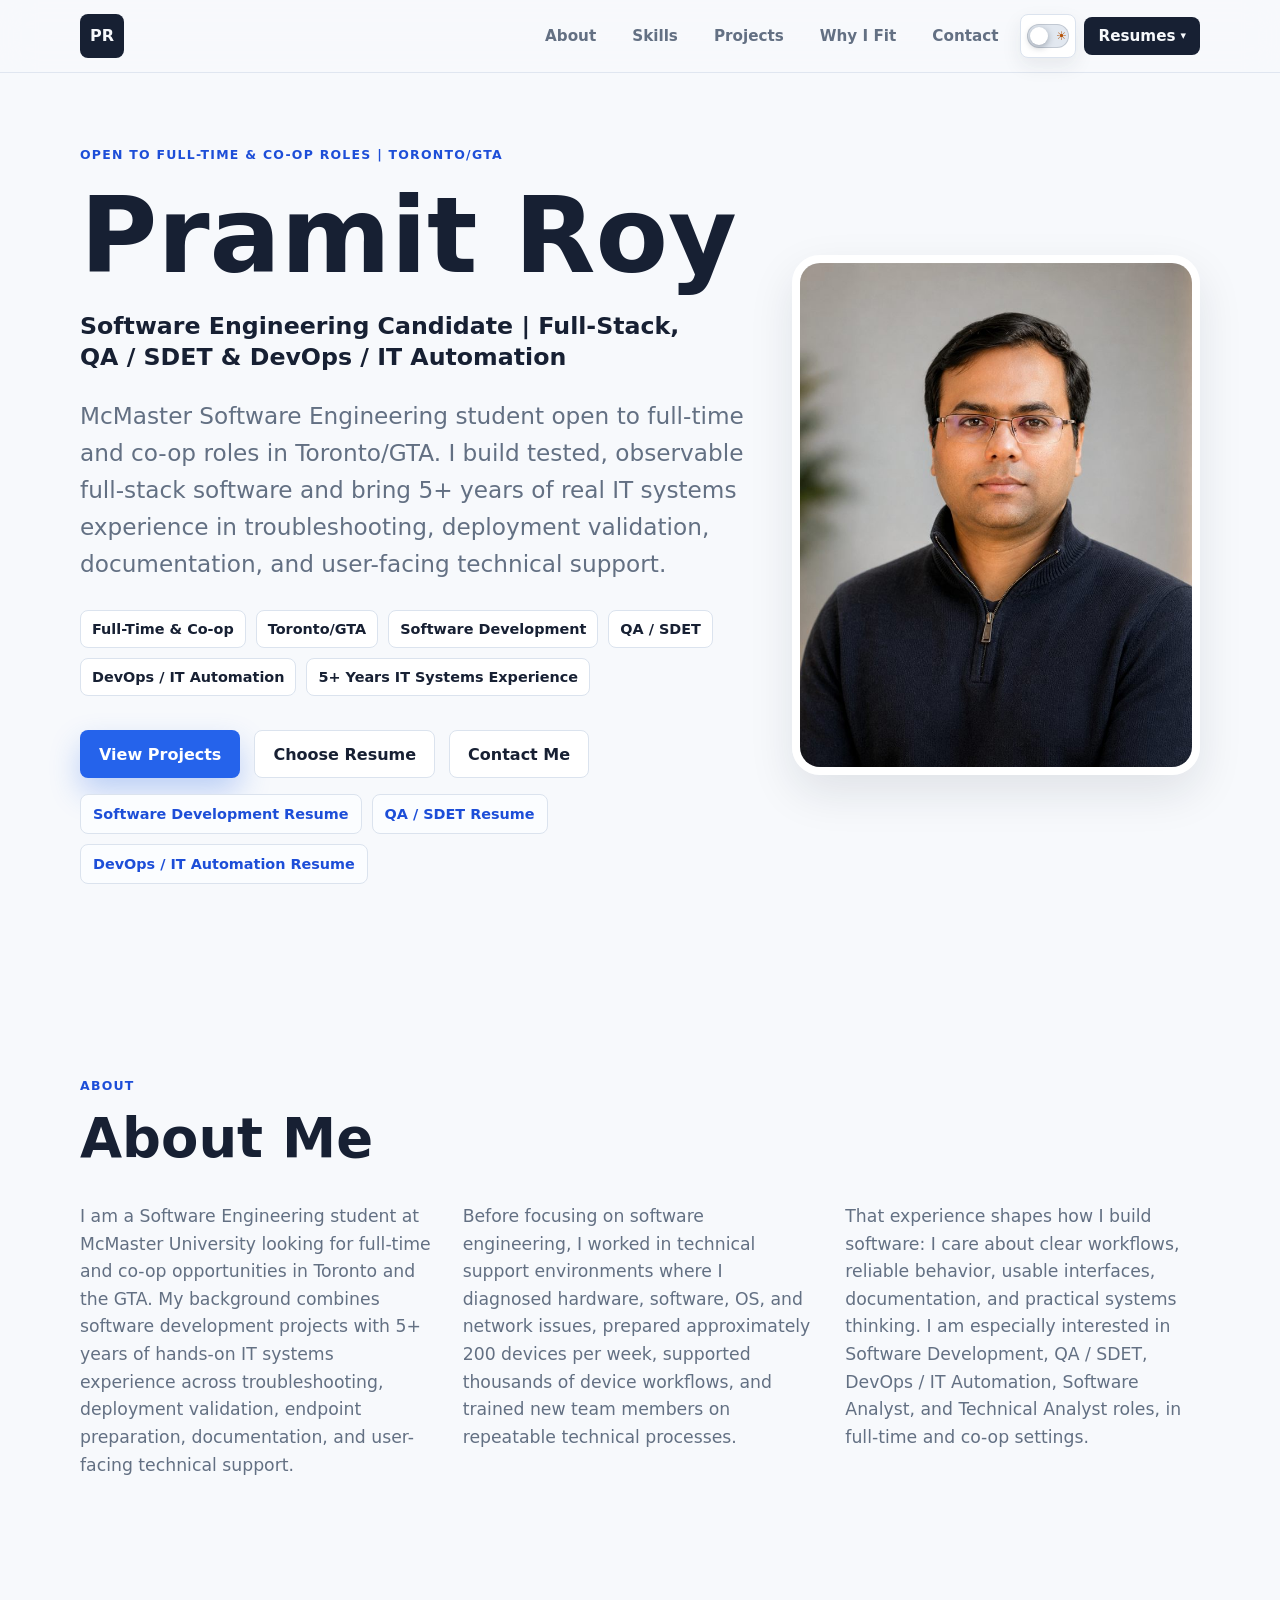
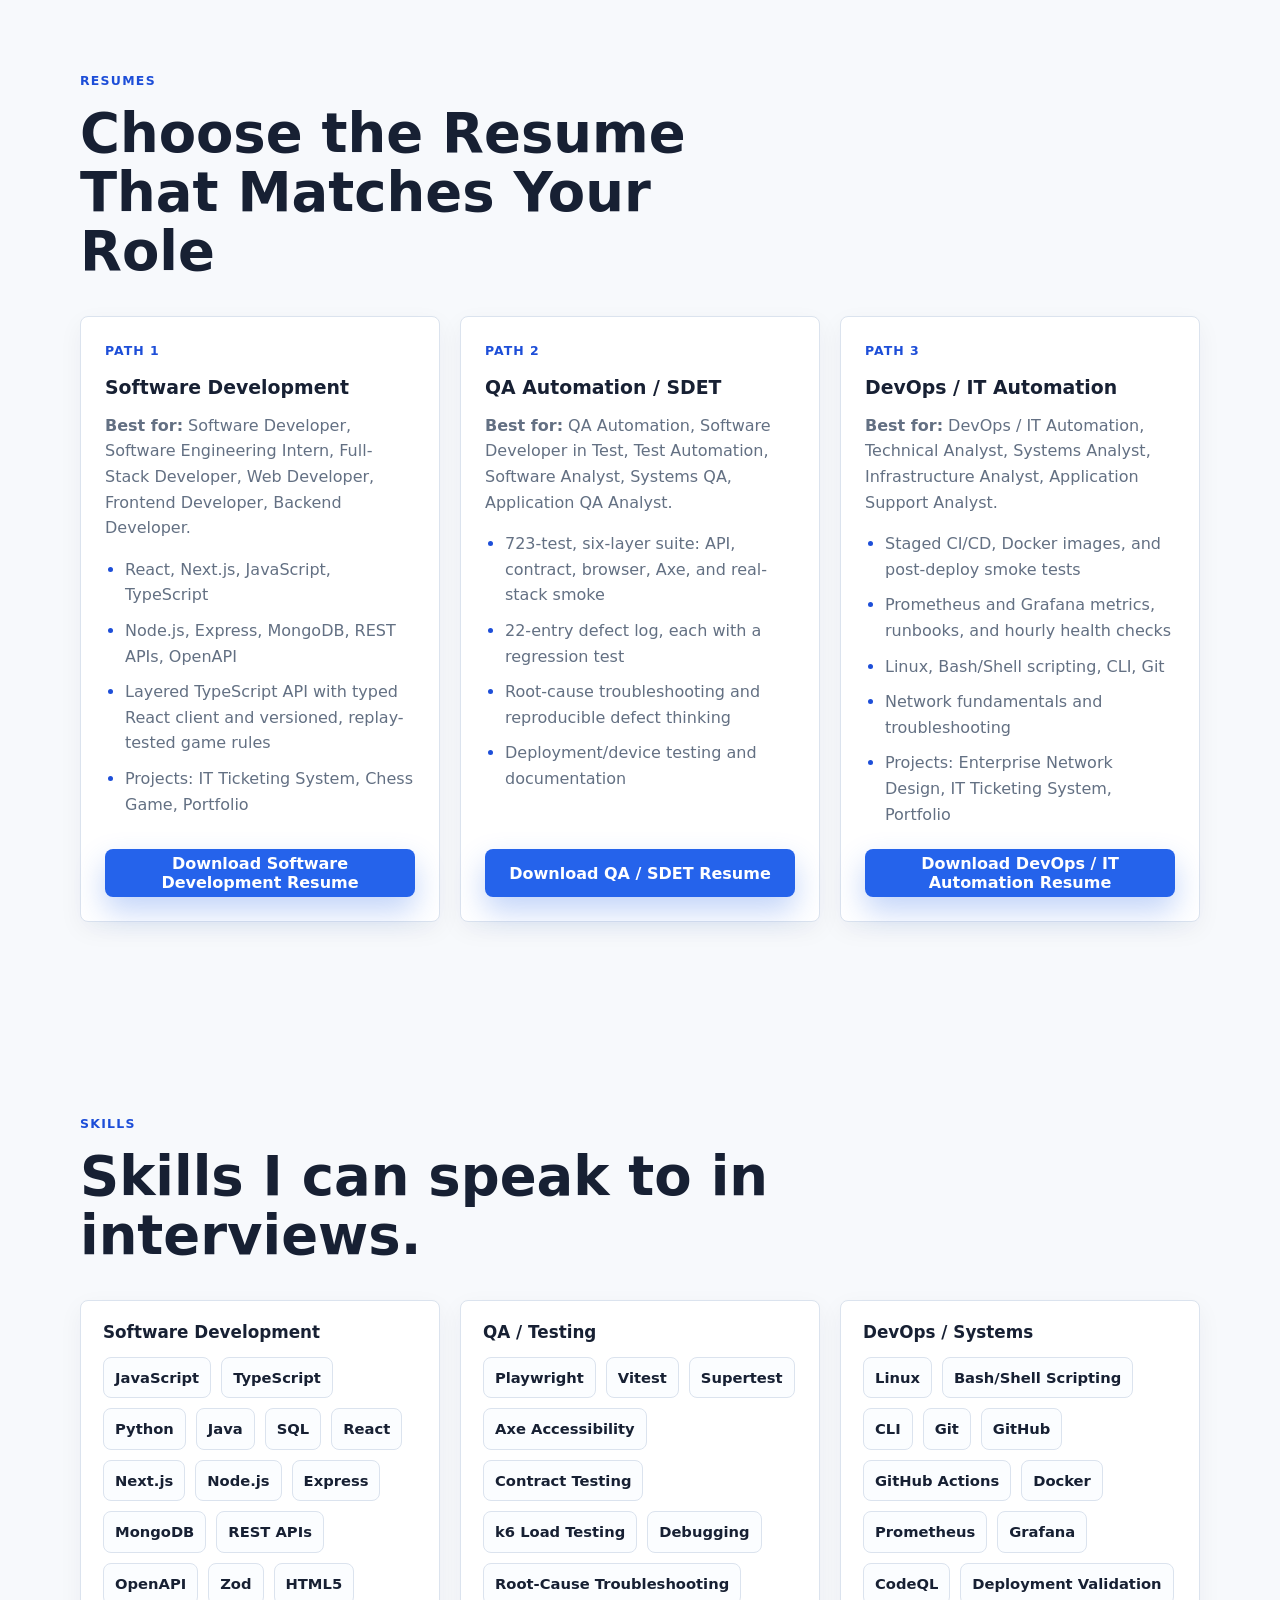
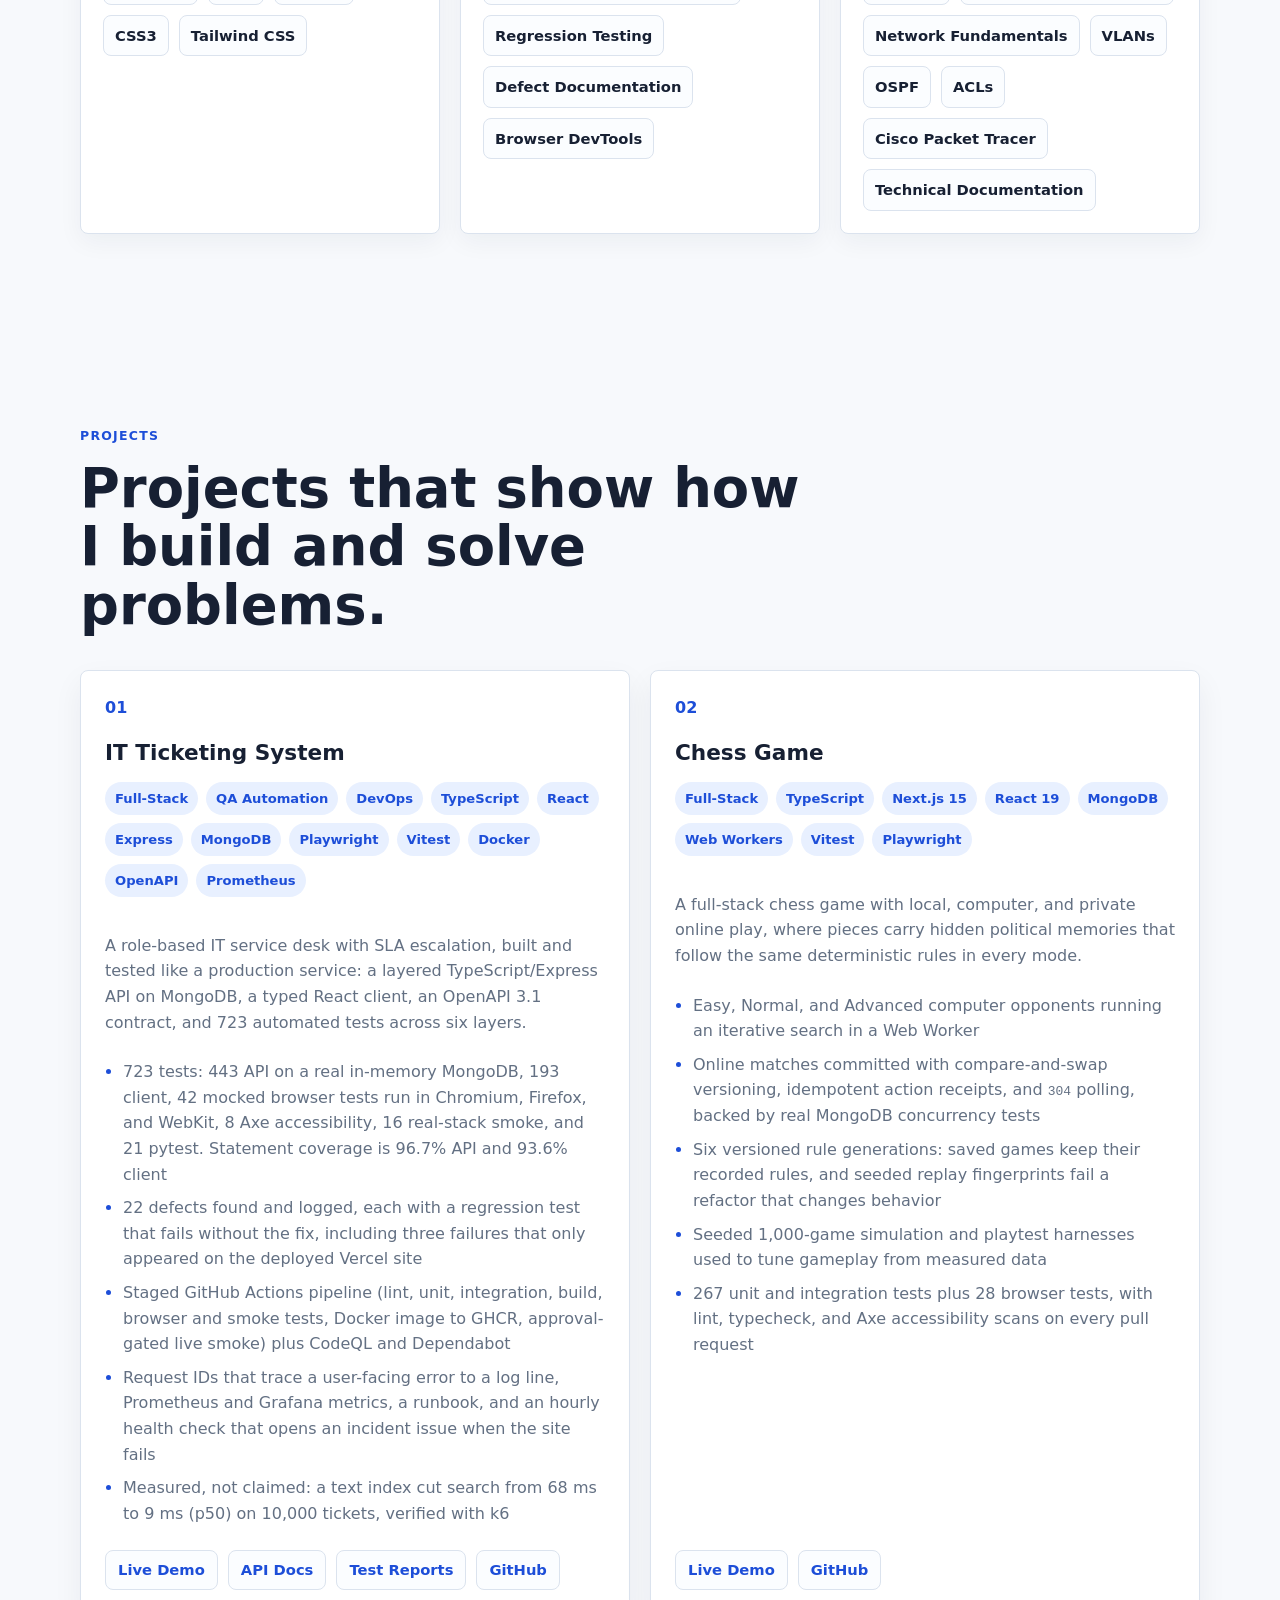
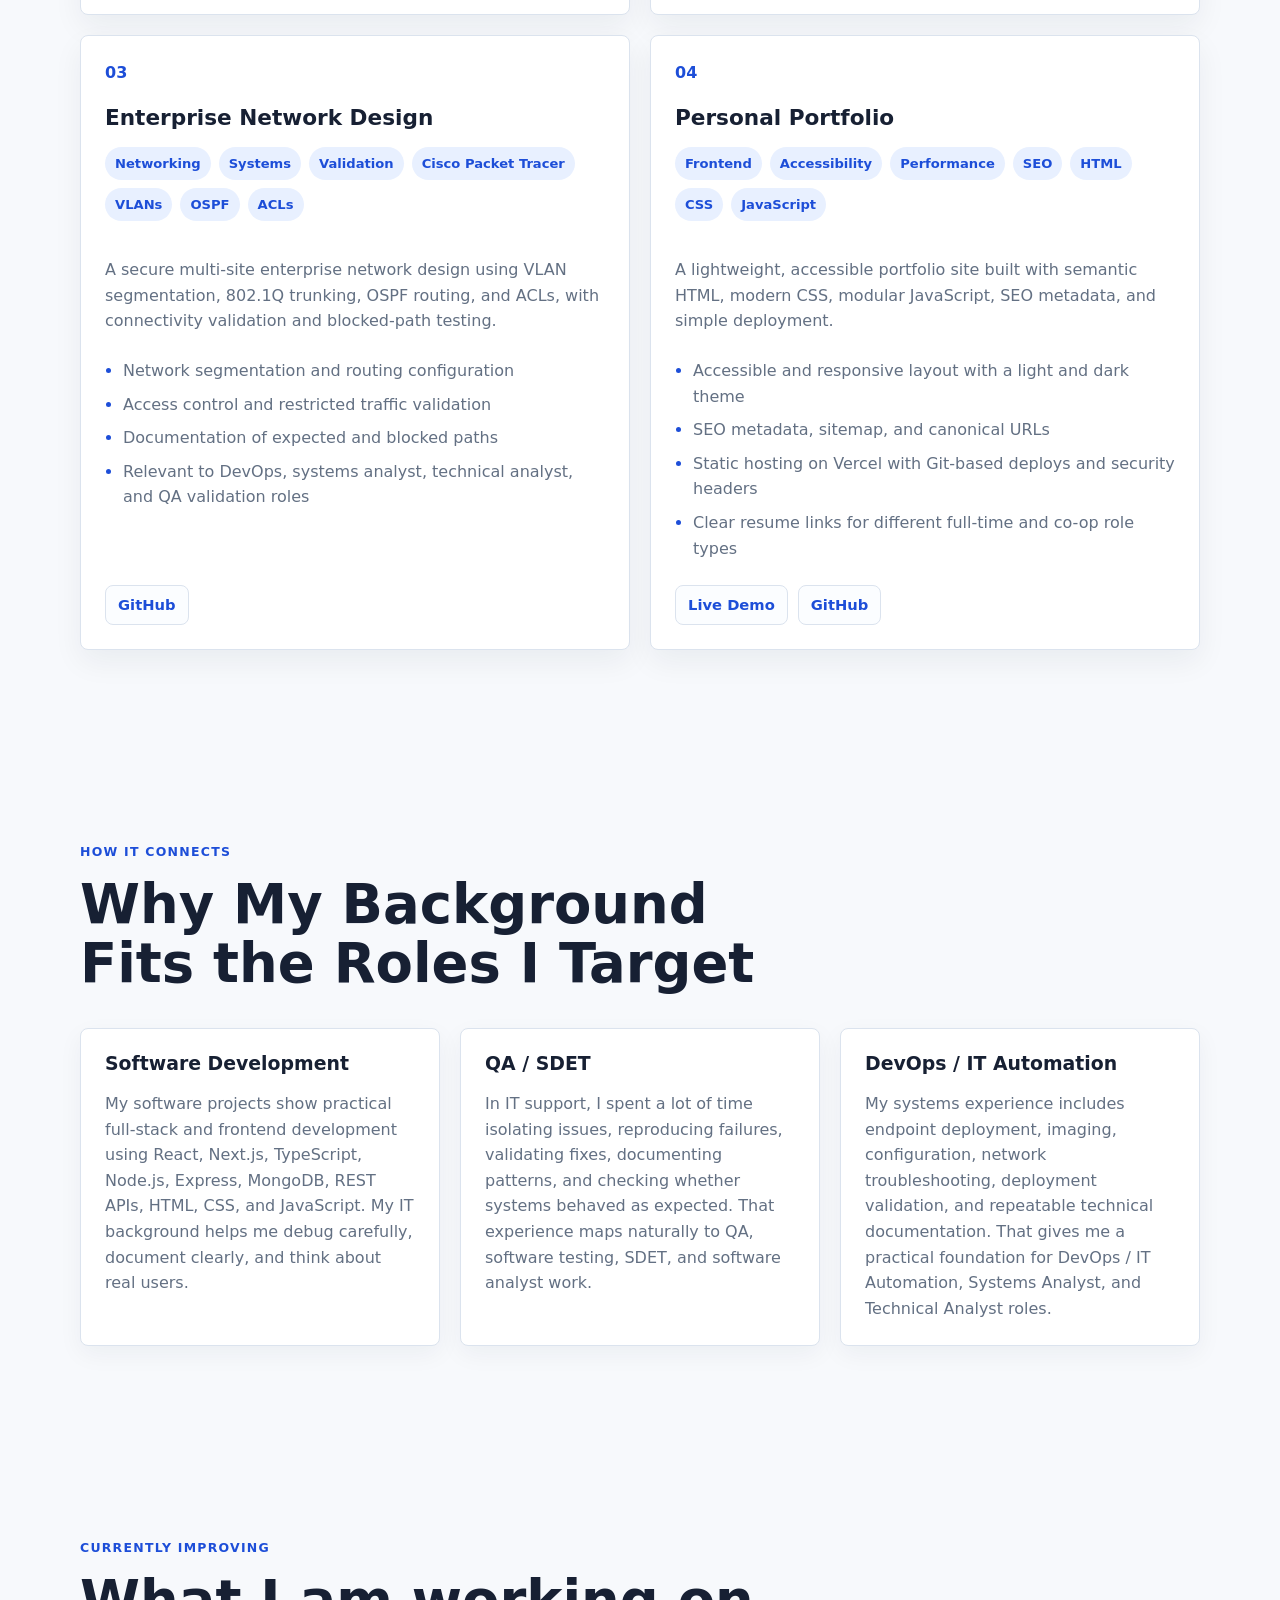
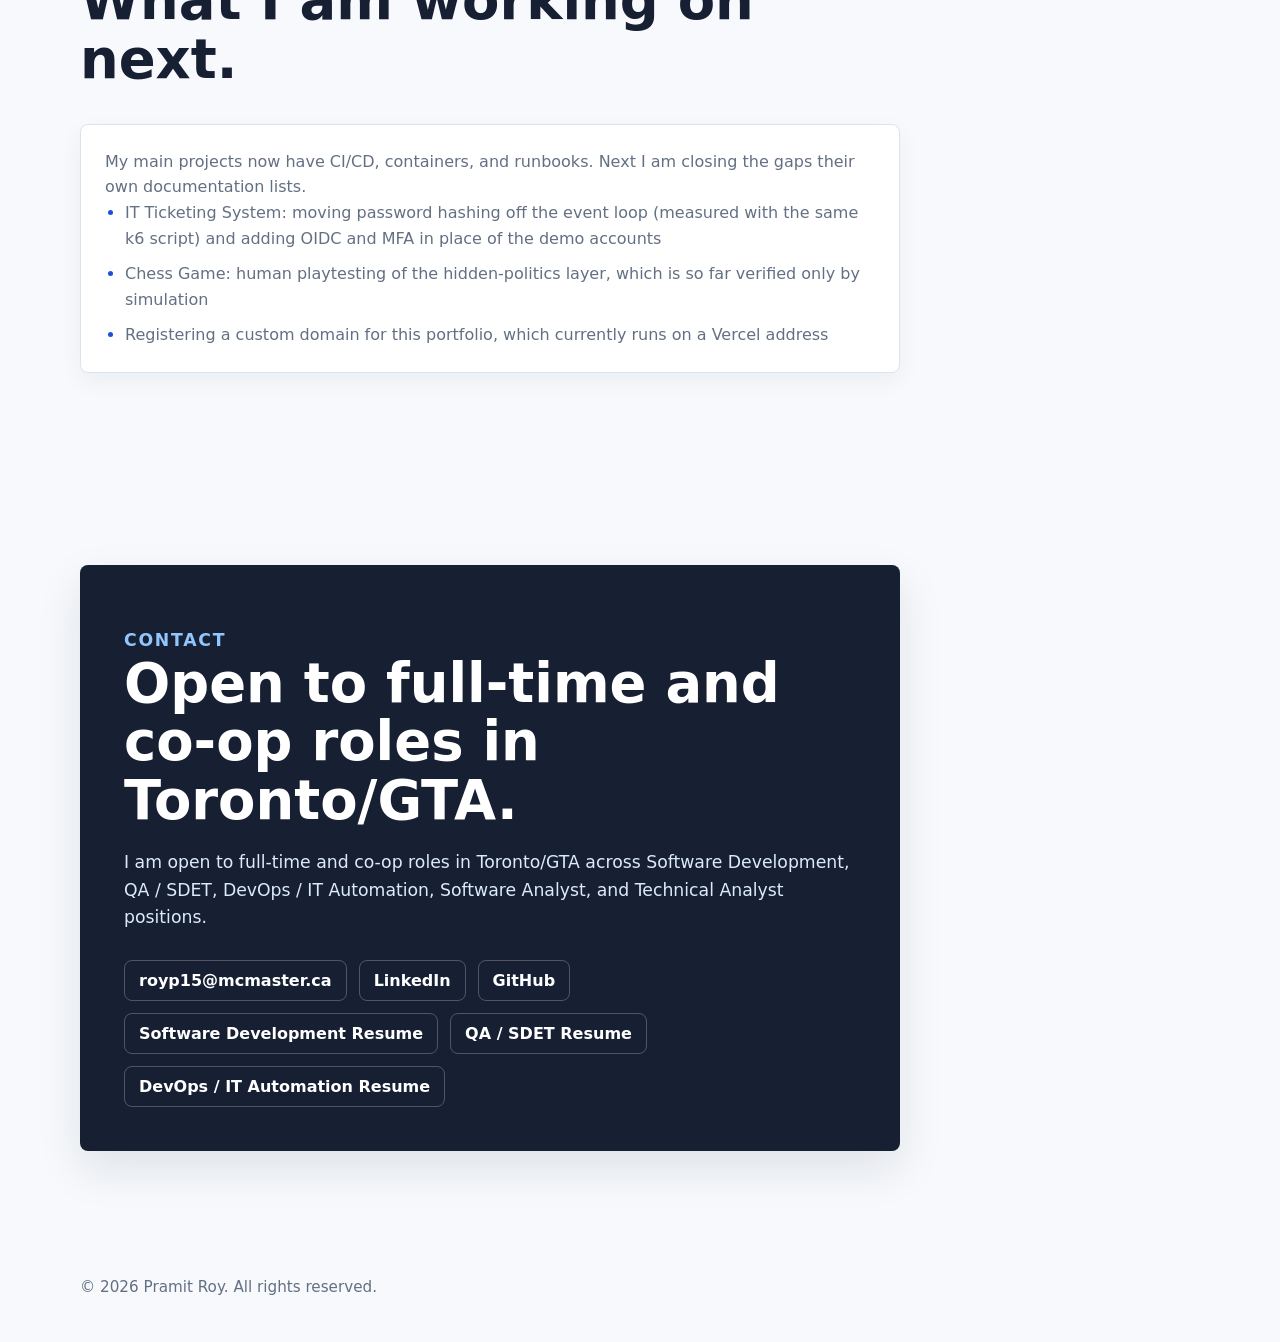
==== commit aded6f25: "Refresh portfolio for project upgrades and host on Vercel - Rewrite ticketing and chess project card" ====
--- a/index.html
+++ b/index.html
@@ -5,8 +5,9 @@
     <meta name="viewport" content="width=device-width, initial-scale=1.0" />
     <meta
       name="description"
-      content="Pramit Roy is a McMaster Software Engineering student open to full-time and Fall 2026 co-op roles in Toronto/GTA across Software Development, QA / SDET, DevOps / IT Automation, Software Analyst, and Technical Analyst positions."
+      content="Pramit Roy is a McMaster Software Engineering student open to full-time and co-op roles in Toronto/GTA across Software Development, QA / SDET, DevOps / IT Automation, Software Analyst, and Technical Analyst positions."
     />
+    <link rel="canonical" href="https://pramitroy.vercel.app/" />
     <meta name="author" content="Pramit Roy" />
     <meta name="theme-color" content="#172033" />
     <meta name="color-scheme" content="light dark" />
@@ -19,8 +20,11 @@
       content="Software Development, QA / SDET, and DevOps / IT Automation candidate open to full-time and co-op roles, with 5+ years of IT systems experience."
     />
     <meta property="og:type" content="website" />
-    <meta property="og:url" content="https://pramitroy.tech" />
-    <meta property="og:image" content="assets/profile-optimized.jpg" />
+    <meta property="og:url" content="https://pramitroy.vercel.app/" />
+    <meta
+      property="og:image"
+      content="https://pramitroy.vercel.app/assets/profile-optimized.jpg"
+    />
     <meta property="og:site_name" content="Pramit Roy Portfolio" />
     <meta name="twitter:card" content="summary_large_image" />
     <title>Pramit Roy | Software Engineering Full-Time & Co-op Candidate</title>
@@ -51,7 +55,7 @@
         "name": "Pramit Roy",
         "jobTitle": "Software Engineering Full-Time & Co-op Candidate",
         "email": "mailto:royp15@mcmaster.ca",
-        "url": "https://pramitroy.tech",
+        "url": "https://pramitroy.vercel.app/",
         "sameAs": [
           "https://www.linkedin.com/in/pramit-roy-338729289",
           "https://github.com/proyneon-hub"
@@ -166,7 +170,7 @@
     <main id="main-content">
       <section class="hero section" id="home" aria-labelledby="hero-title">
         <div class="hero-content">
-          <p class="eyebrow">Open to Full-Time & Fall 2026 Co-op | Toronto/GTA</p>
+          <p class="eyebrow">Open to Full-Time & Co-op Roles | Toronto/GTA</p>
           <h1 id="hero-title">Pramit Roy</h1>
           <p class="hero-role">
             <span class="role-lead">Software Engineering Candidate</span
@@ -178,13 +182,14 @@
             ><span class="no-break role-devops">DevOps / IT Automation</span>
           </p>
           <p class="hero-tagline">
-            McMaster Software Engineering student open to full-time and Fall
-            2026 co-op roles in Toronto/GTA. I combine full-stack software
-            projects with 5+ years of real IT systems experience in troubleshooting, deployment
-            validation, documentation, and user-facing technical support.
+            McMaster Software Engineering student open to full-time and co-op
+            roles in Toronto/GTA. I build tested, observable full-stack
+            software and bring 5+ years of real IT systems experience in
+            troubleshooting, deployment validation, documentation, and
+            user-facing technical support.
           </p>
           <ul class="hero-badges" aria-label="Hiring focus areas">
-            <li>Full-Time & Fall 2026 Co-op</li>
+            <li>Full-Time & Co-op</li>
             <li>Toronto/GTA</li>
             <li>Software Development</li>
             <li>QA / SDET</li>
@@ -243,8 +248,7 @@
         <div class="about-grid about-grid-wide">
           <p>
             I am a Software Engineering student at McMaster University looking
-            for full-time and Fall 2026 co-op opportunities in Toronto and the
-            GTA. My
+            for full-time and co-op opportunities in Toronto and the GTA. My
             background combines software development projects with 5+ years of
             hands-on IT systems experience across troubleshooting, deployment
             validation, endpoint preparation, documentation, and user-facing
@@ -289,9 +293,10 @@
             </p>
             <ul class="role-list">
               <li>React, Next.js, JavaScript, TypeScript</li>
-              <li>Node.js, Express, MongoDB, REST APIs</li>
-              <li>
-                Debugging and documentation habits from real IT support work
+              <li>Node.js, Express, MongoDB, REST APIs, OpenAPI</li>
+              <li>
+                Layered TypeScript API with typed React client and versioned,
+                replay-tested game rules
               </li>
               <li>Projects: IT Ticketing System, Chess Game, Portfolio</li>
             </ul>
@@ -313,9 +318,12 @@
               QA Analyst.
             </p>
             <ul class="role-list">
-              <li>Issue isolation</li>
-              <li>Root-cause troubleshooting</li>
-              <li>Validation checks and reproducible defect thinking</li>
+              <li>
+                723-test, six-layer suite: API, contract, browser, Axe, and
+                real-stack smoke
+              </li>
+              <li>22-entry defect log, each with a regression test</li>
+              <li>Root-cause troubleshooting and reproducible defect thinking</li>
               <li>Deployment/device testing and documentation</li>
             </ul>
             <a
@@ -336,7 +344,13 @@
               Support Analyst.
             </p>
             <ul class="role-list">
-              <li>Deployment validation and systems reliability</li>
+              <li>
+                Staged CI/CD, Docker images, and post-deploy smoke tests
+              </li>
+              <li>
+                Prometheus and Grafana metrics, runbooks, and hourly health
+                checks
+              </li>
               <li>Linux, Bash/Shell scripting, CLI, Git</li>
               <li>Network fundamentals and troubleshooting</li>
               <li>
@@ -380,6 +394,8 @@
               <li>Express</li>
               <li>MongoDB</li>
               <li>REST APIs</li>
+              <li>OpenAPI</li>
+              <li>Zod</li>
               <li>HTML5</li>
               <li>CSS3</li>
               <li>Tailwind CSS</li>
@@ -388,15 +404,17 @@
           <article class="skill-group">
             <h3>QA / Testing</h3>
             <ul class="skill-list">
+              <li>Playwright</li>
+              <li>Vitest</li>
+              <li>Supertest</li>
+              <li>Axe Accessibility</li>
+              <li>Contract Testing</li>
+              <li>k6 Load Testing</li>
               <li>Debugging</li>
-              <li>Issue Isolation</li>
               <li>Root-Cause Troubleshooting</li>
-              <li>Validation Checks</li>
-              <li>Regression Thinking</li>
+              <li>Regression Testing</li>
               <li>Defect Documentation</li>
               <li>Browser DevTools</li>
-              <li>User Workflow Testing</li>
-              <li>Documentation</li>
             </ul>
           </article>
           <article class="skill-group">
@@ -407,6 +425,11 @@
               <li>CLI</li>
               <li>Git</li>
               <li>GitHub</li>
+              <li>GitHub Actions</li>
+              <li>Docker</li>
+              <li>Prometheus</li>
+              <li>Grafana</li>
+              <li>CodeQL</li>
               <li>Deployment Validation</li>
               <li>Network Fundamentals</li>
               <li>VLANs</li>
@@ -440,39 +463,48 @@
             >
               <li>Full-Stack</li>
               <li>QA Automation</li>
-              <li>Support Ops</li>
+              <li>DevOps</li>
+              <li>TypeScript</li>
               <li>React</li>
-              <li>Node.js</li>
+              <li>Express</li>
               <li>MongoDB</li>
               <li>Playwright</li>
-              <li>TypeScript</li>
+              <li>Vitest</li>
+              <li>Docker</li>
+              <li>OpenAPI</li>
+              <li>Prometheus</li>
             </ul>
             <p>
-              A production-style IT service desk app with role-based demo
-              access, ticket lifecycle workflows, MongoDB storage, and a
-              TypeScript Playwright QA framework for reliable release
-              validation.
+              A role-based IT service desk with SLA escalation, built and
+              tested like a production service: a layered TypeScript/Express
+              API on MongoDB, a typed React client, an OpenAPI 3.1 contract,
+              and 723 automated tests across six layers.
             </p>
             <ul class="project-highlights">
               <li>
-                Admin, technician, and requester workflows with assignment,
-                SLA visibility, activity history, filtering, pagination, and
-                role-scoped CSV exports
-              </li>
-              <li>
-                TypeScript Playwright framework with Page Objects, typed
-                fixtures, reusable test data, and 20 deterministic mocked
-                regression scenarios across Chromium, Firefox, and WebKit
-              </li>
-              <li>
-                Axe accessibility coverage for the login, dashboard, and
-                ticket form, plus a safety-gated live smoke suite for
-                configured non-production environments
-              </li>
-              <li>
-                GitHub Actions validation for API, UI, and accessibility tests
-                with HTML reports, screenshots, videos, and traces retained
-                for failure diagnosis
+                723 tests: 443 API on a real in-memory MongoDB, 193 client, 42
+                mocked browser tests run in Chromium, Firefox, and WebKit, 8
+                Axe accessibility, 16 real-stack smoke, and 21 pytest.
+                Statement coverage is 96.7% API and 93.6% client
+              </li>
+              <li>
+                22 defects found and logged, each with a regression test that
+                fails without the fix, including three failures that only
+                appeared on the deployed Vercel site
+              </li>
+              <li>
+                Staged GitHub Actions pipeline (lint, unit, integration,
+                build, browser and smoke tests, Docker image to GHCR,
+                approval-gated live smoke) plus CodeQL and Dependabot
+              </li>
+              <li>
+                Request IDs that trace a user-facing error to a log line,
+                Prometheus and Grafana metrics, a runbook, and an hourly
+                health check that opens an incident issue when the site fails
+              </li>
+              <li>
+                Measured, not claimed: a text index cut search from 68 ms to
+                9 ms (p50) on 10,000 tickets, verified with k6
               </li>
             </ul>
             <div class="project-links" aria-label="IT Ticketing System links">
@@ -483,6 +515,18 @@
                 >Live Demo</a
               >
               <a
+                href="https://it-ticketing-system-pi.vercel.app/api/docs"
+                target="_blank"
+                rel="noopener"
+                >API Docs</a
+              >
+              <a
+                href="https://proyneon-hub.github.io/it-ticketing-system/"
+                target="_blank"
+                rel="noopener"
+                >Test Reports</a
+              >
+              <a
                 href="https://github.com/proyneon-hub/it-ticketing-system"
                 target="_blank"
                 rel="noopener"
@@ -497,25 +541,42 @@
               class="project-tags"
               aria-label="Chess Game role relevance and technologies"
             >
-              <li>Frontend</li>
+              <li>Full-Stack</li>
               <li>TypeScript</li>
-              <li>State Management</li>
-              <li>Next.js</li>
-              <li>Tailwind CSS</li>
+              <li>Next.js 15</li>
+              <li>React 19</li>
               <li>MongoDB</li>
-              <li>Online Multiplayer</li>
+              <li>Web Workers</li>
+              <li>Vitest</li>
+              <li>Playwright</li>
             </ul>
             <p>
-              A full-stack chess application built with Next.js, TypeScript,
-              Tailwind CSS, and MongoDB. It supports local, computer, and
-              private online-invite games with persisted match state.
+              A full-stack chess game with local, computer, and private online
+              play, where pieces carry hidden political memories that follow
+              the same deterministic rules in every mode.
             </p>
             <ul class="project-highlights">
-              <li>Responsive board with legal-move, capture, check, and move-history feedback</li>
-              <li>MongoDB-backed private matches with signed guest sessions and explicit invite acceptance</li>
-              <li>Server-side move coordination that prevents conflicting simultaneous updates</li>
-              <li>
-                Hidden RPG-style move resolution with local-only development diagnostics
+              <li>
+                Easy, Normal, and Advanced computer opponents running an
+                iterative search in a Web Worker
+              </li>
+              <li>
+                Online matches committed with compare-and-swap versioning,
+                idempotent action receipts, and <code>304</code> polling, backed
+                by real MongoDB concurrency tests
+              </li>
+              <li>
+                Six versioned rule generations: saved games keep their recorded
+                rules, and seeded replay fingerprints fail a refactor that
+                changes behavior
+              </li>
+              <li>
+                Seeded 1,000-game simulation and playtest harnesses used to
+                tune gameplay from measured data
+              </li>
+              <li>
+                267 unit and integration tests plus 28 browser tests, with lint,
+                typecheck, and Axe accessibility scans on every pull request
               </li>
             </ul>
             <div class="project-links" aria-label="Chess Game links">
@@ -595,13 +656,19 @@
               deployment.
             </p>
             <ul class="project-highlights">
-              <li>Accessible and responsive layout</li>
-              <li>SEO metadata</li>
-              <li>Fast static deployment</li>
+              <li>Accessible and responsive layout with a light and dark theme</li>
+              <li>SEO metadata, sitemap, and canonical URLs</li>
+              <li>
+                Static hosting on Vercel with Git-based deploys and security
+                headers
+              </li>
               <li>Clear resume links for different full-time and co-op role types</li>
             </ul>
             <div class="project-links" aria-label="Personal Portfolio links">
-              <a href="https://pramitroy.tech" target="_blank" rel="noopener"
+              <a
+                href="https://pramitroy.vercel.app"
+                target="_blank"
+                rel="noopener"
                 >Live Demo</a
               >
               <a
@@ -669,24 +736,23 @@
         </div>
         <div class="role-card improvement-card">
           <p class="card-intro">
-            I am continuing to improve my projects with stronger automation
-            coverage, clearer support documentation, CI/CD practice, and
-            deployment validation.
+            My main projects now have CI/CD, containers, and runbooks. Next I
+            am closing the gaps their own documentation lists.
           </p>
           <ul class="role-list">
             <li>
-              Expanding the IT Ticketing System with QA Automation and Support
-              Ops Automation labs
+              IT Ticketing System: moving password hashing off the event loop
+              (measured with the same k6 script) and adding OIDC and MFA in
+              place of the demo accounts
             </li>
             <li>
-              Adding role-based evidence for QA / SDET, software development,
-              and IT automation interviews
+              Chess Game: human playtesting of the hidden-politics layer, which
+              is so far verified only by simulation
             </li>
             <li>
-              Improving project READMEs with setup, troubleshooting, and runbook
-              notes
+              Registering a custom domain for this portfolio, which currently
+              runs on a Vercel address
             </li>
-            <li>Exploring CI/CD and containerized deployment workflows</li>
           </ul>
         </div>
       </section>
@@ -699,11 +765,11 @@
         <div class="contact-panel">
           <p class="eyebrow">Contact</p>
           <h2 id="contact-title">
-            Open to full-time and Fall 2026 co-op roles in Toronto/GTA.
+            Open to full-time and co-op roles in Toronto/GTA.
           </h2>
           <p>
-            I am open to full-time and Fall 2026 co-op roles in Toronto/GTA
-            across Software Development, QA / SDET, DevOps / IT Automation,
+            I am open to full-time and co-op roles in Toronto/GTA across
+            Software Development, QA / SDET, DevOps / IT Automation,
             Software Analyst, and Technical Analyst positions.
           </p>
           <address class="contact-links">
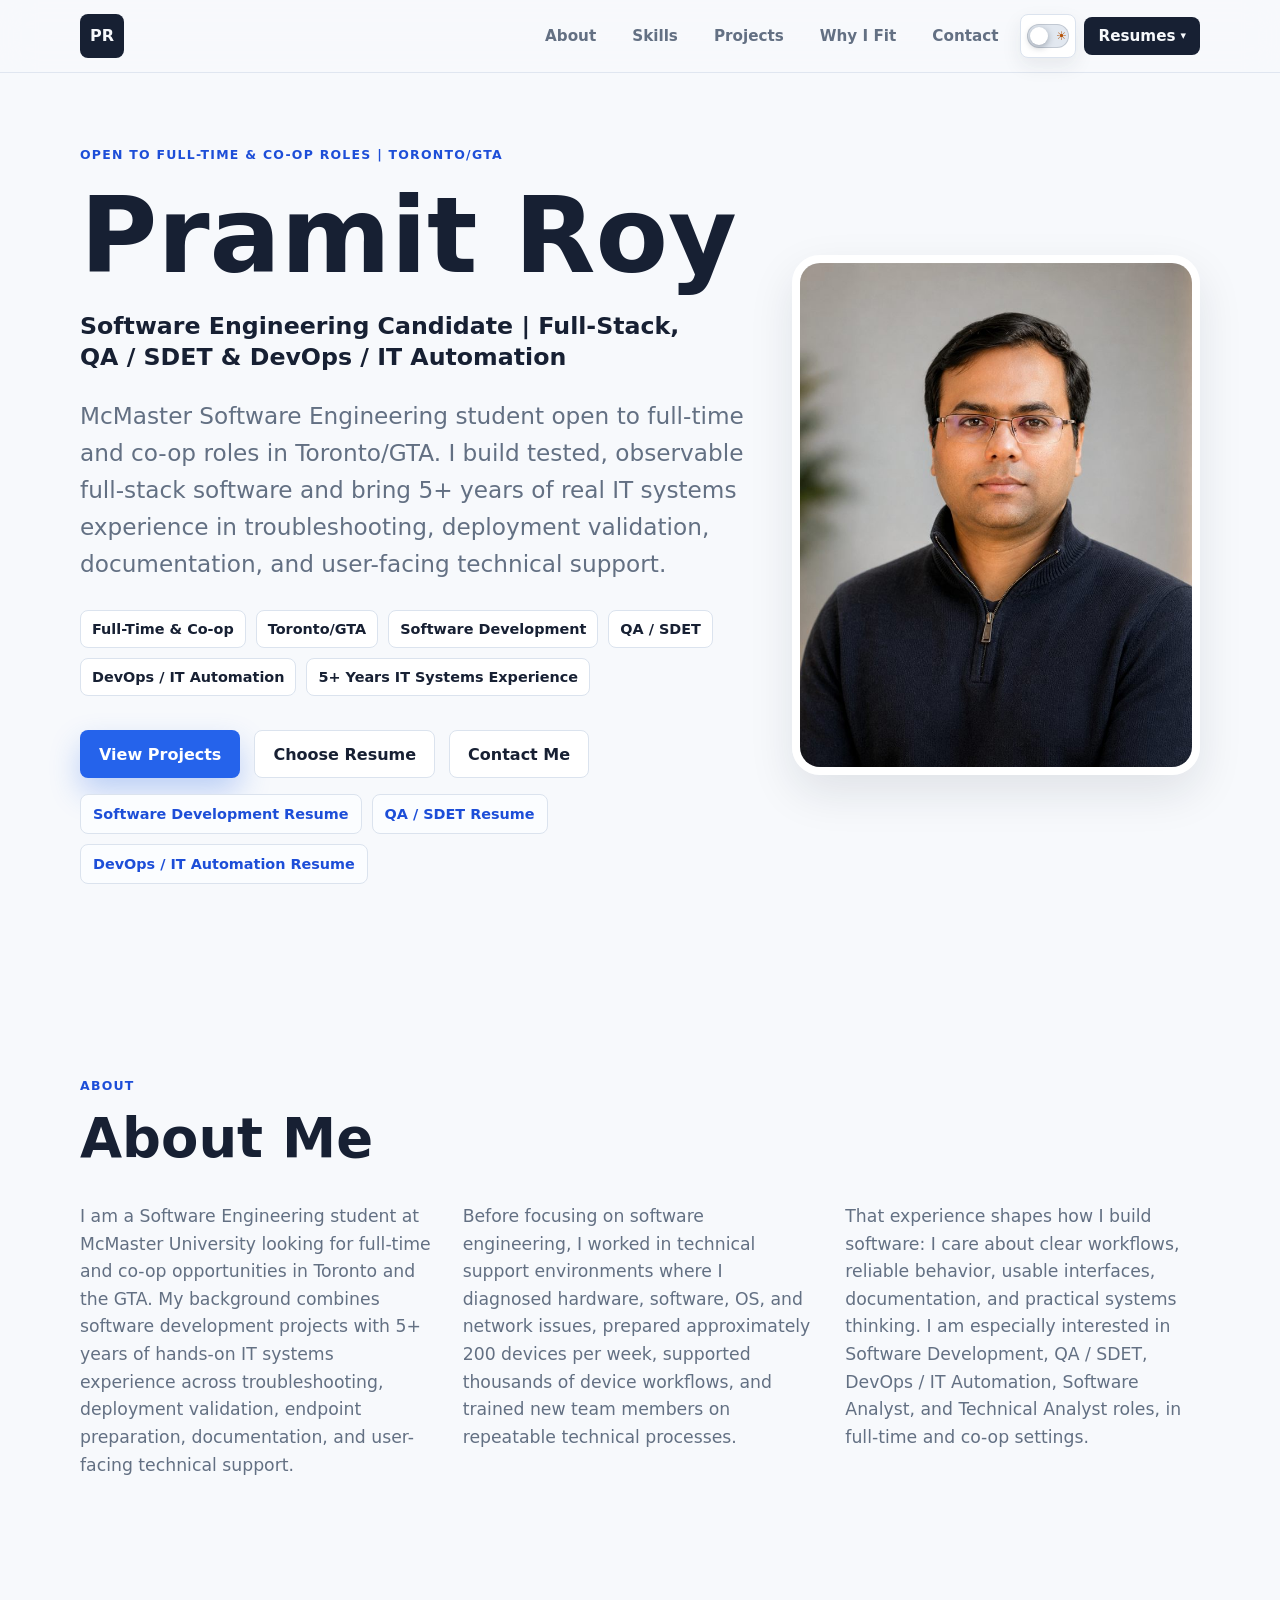
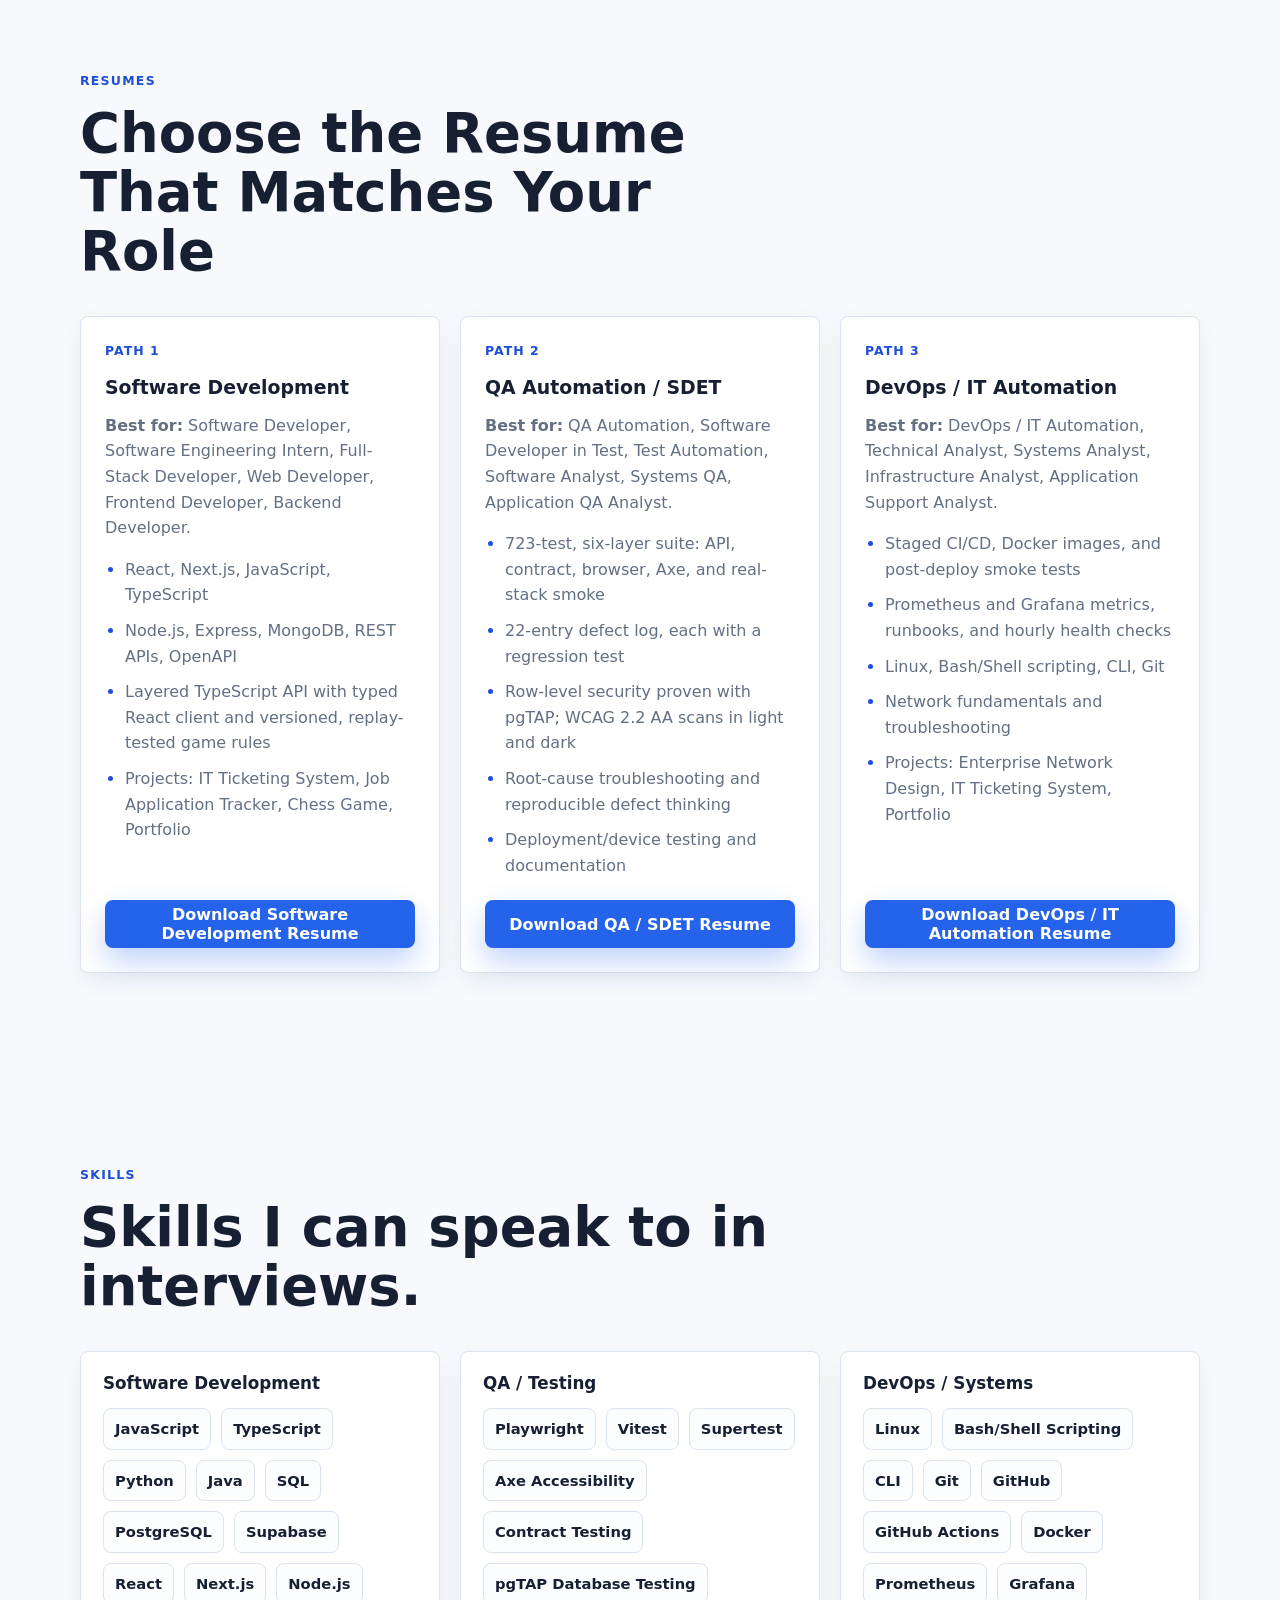
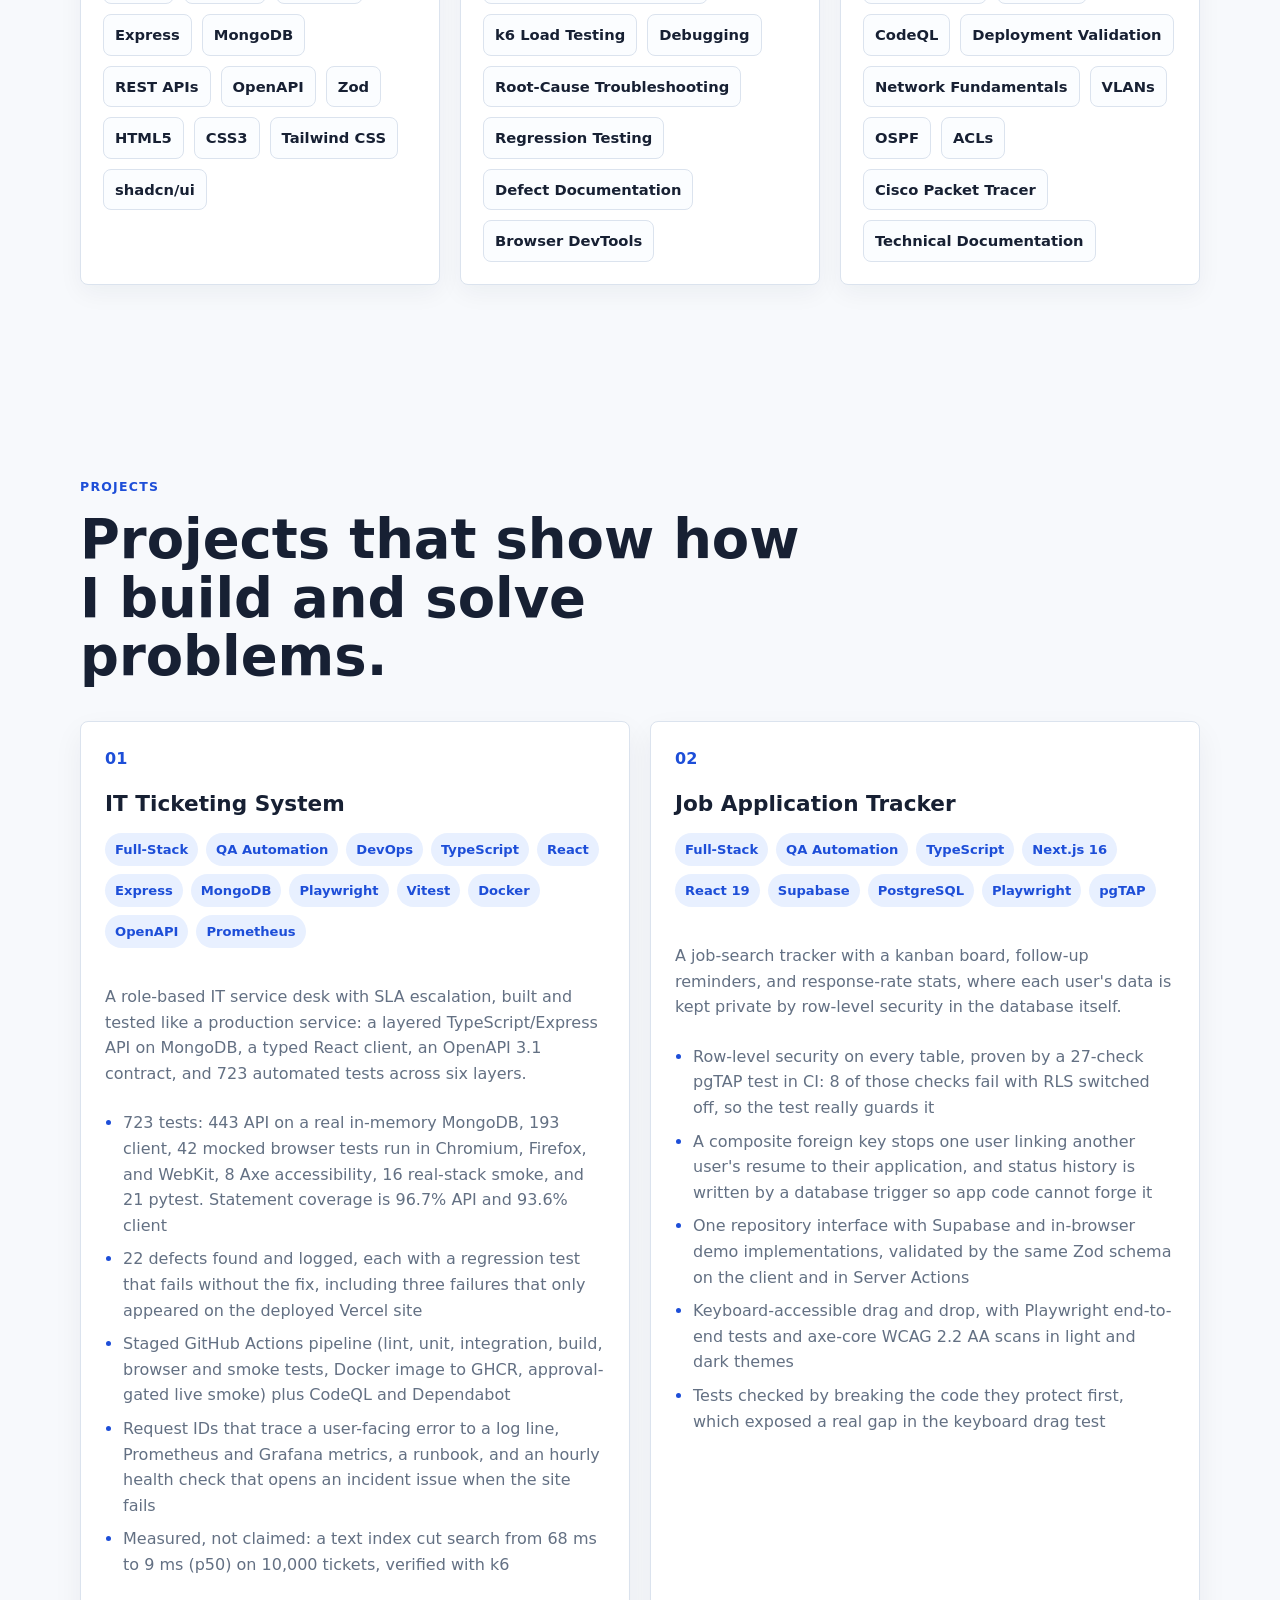
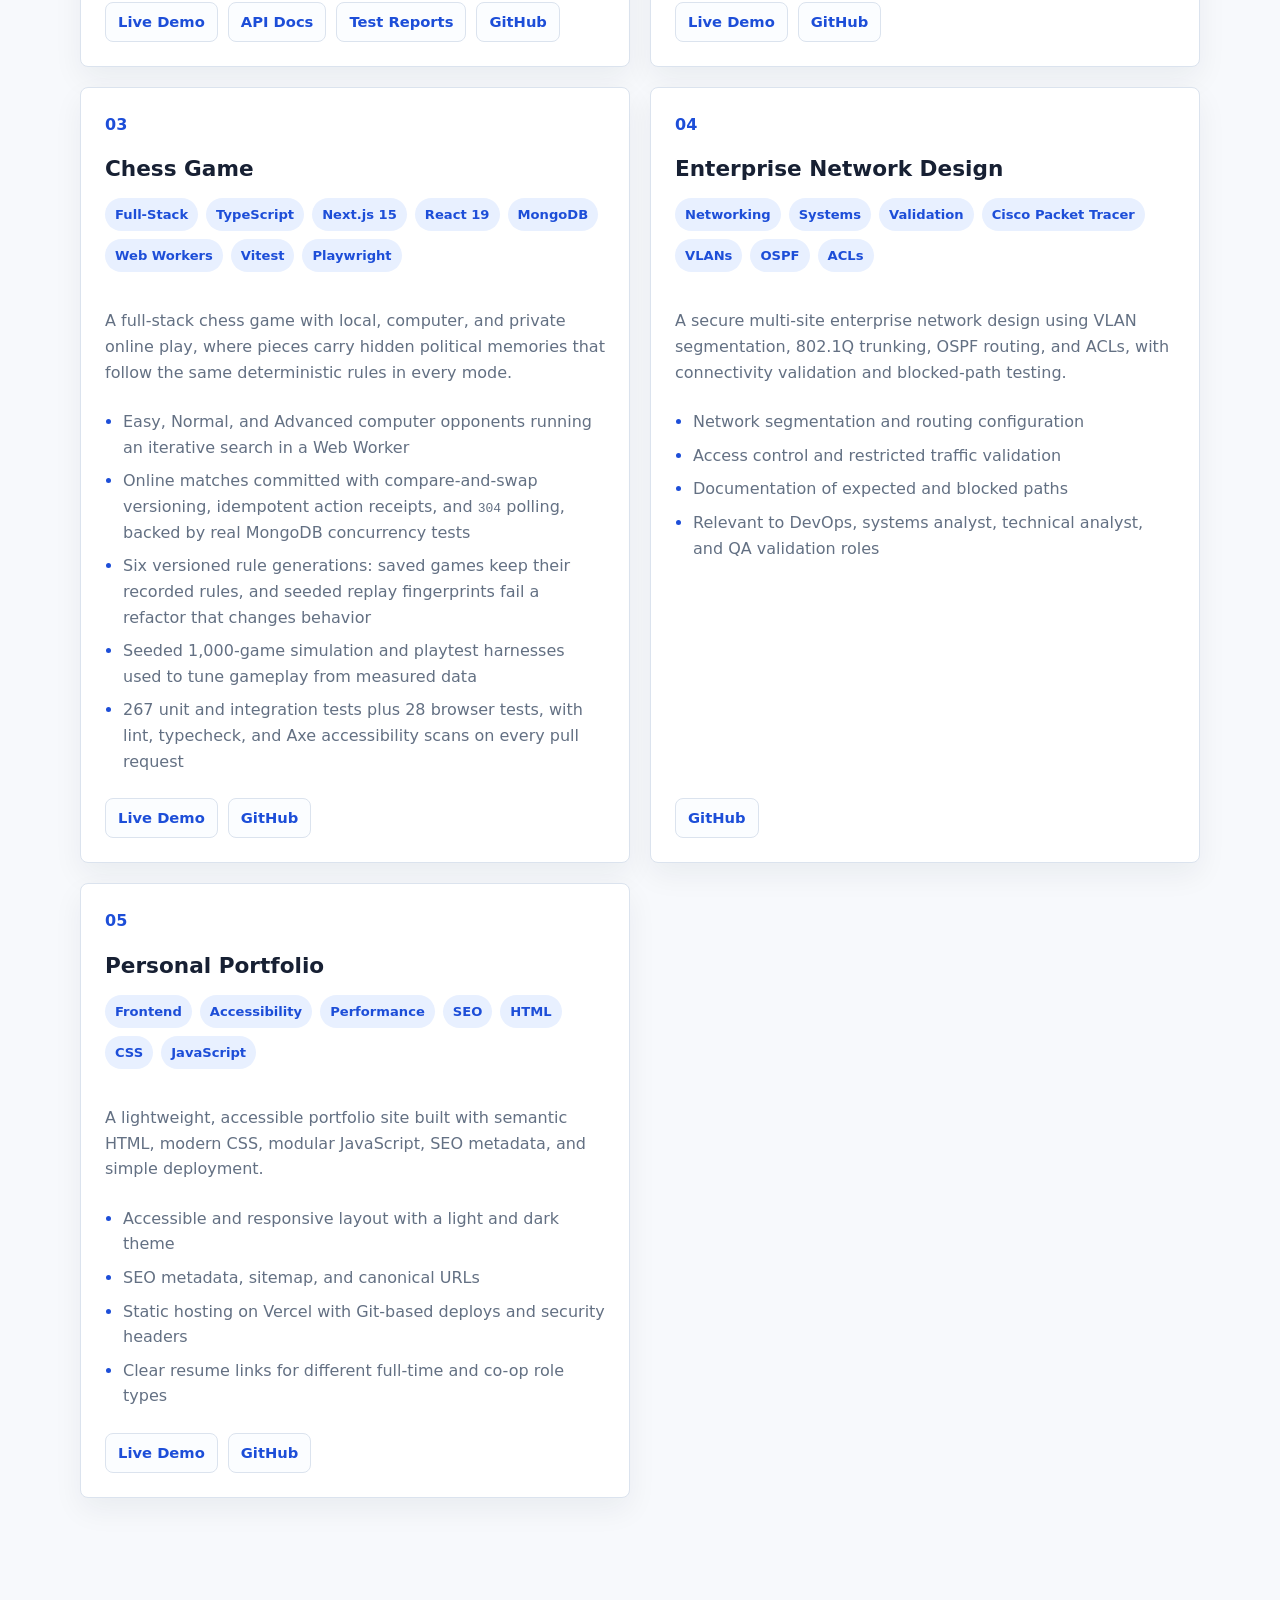
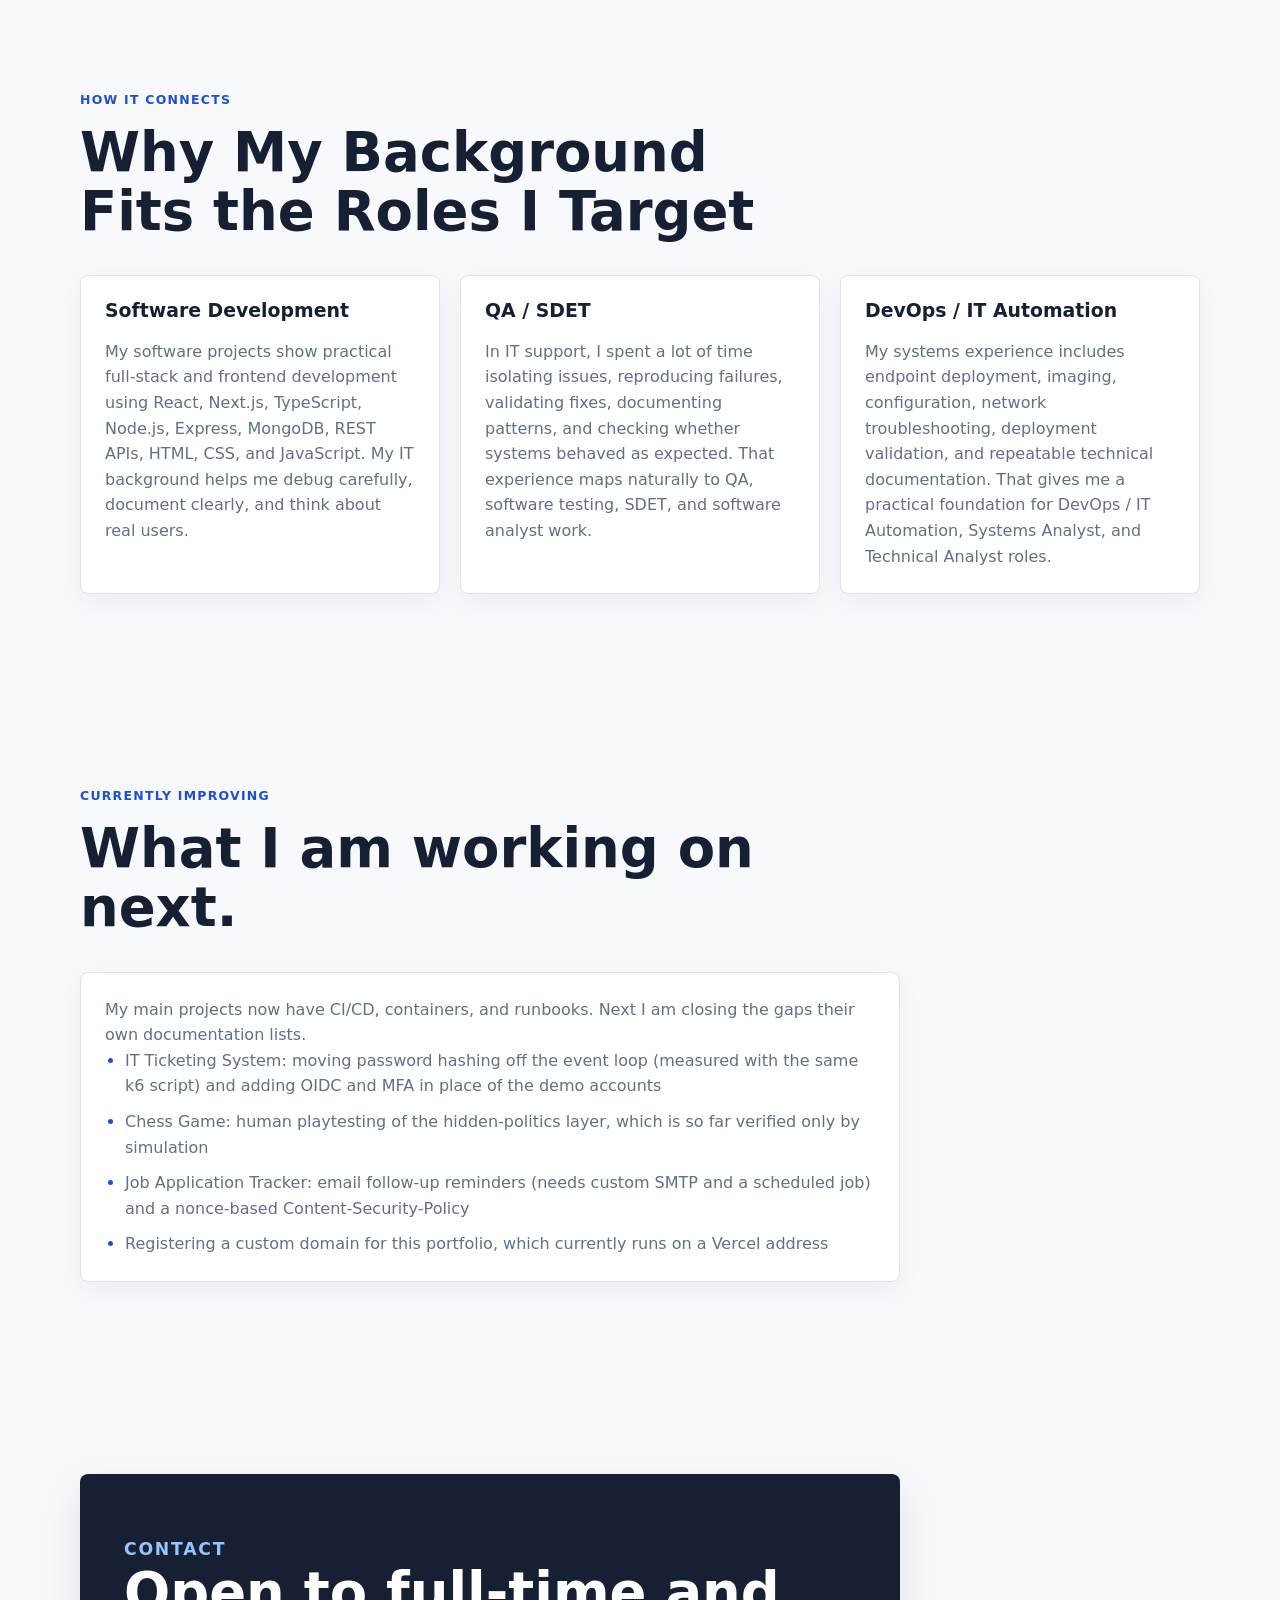
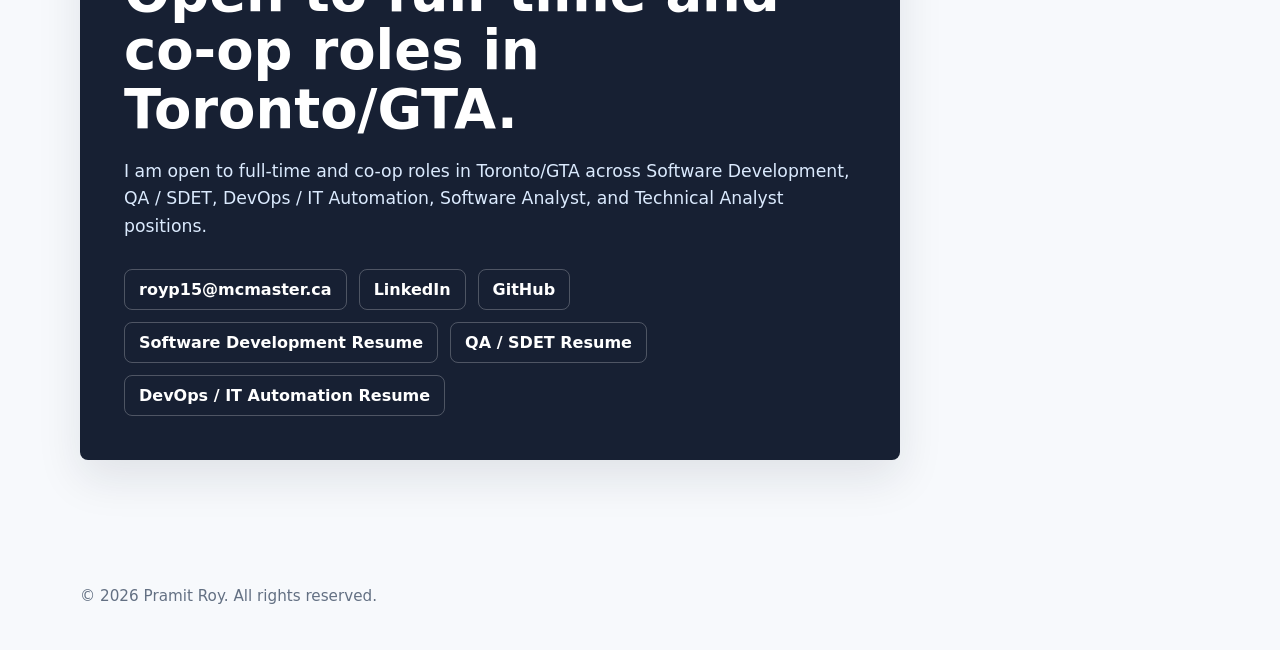
==== commit d8a9a63a: "Add Job Application Tracker to portfolio and resumes New project card on the home page and the softw" ====
--- a/index.html
+++ b/index.html
@@ -298,7 +298,10 @@
                 Layered TypeScript API with typed React client and versioned,
                 replay-tested game rules
               </li>
-              <li>Projects: IT Ticketing System, Chess Game, Portfolio</li>
+              <li>
+                Projects: IT Ticketing System, Job Application Tracker, Chess
+                Game, Portfolio
+              </li>
             </ul>
             <a
               class="btn primary"
@@ -323,6 +326,10 @@
                 real-stack smoke
               </li>
               <li>22-entry defect log, each with a regression test</li>
+              <li>
+                Row-level security proven with pgTAP; WCAG 2.2 AA scans in
+                light and dark
+              </li>
               <li>Root-cause troubleshooting and reproducible defect thinking</li>
               <li>Deployment/device testing and documentation</li>
             </ul>
@@ -388,6 +395,8 @@
               <li>Python</li>
               <li>Java</li>
               <li>SQL</li>
+              <li>PostgreSQL</li>
+              <li>Supabase</li>
               <li>React</li>
               <li>Next.js</li>
               <li>Node.js</li>
@@ -399,6 +408,7 @@
               <li>HTML5</li>
               <li>CSS3</li>
               <li>Tailwind CSS</li>
+              <li>shadcn/ui</li>
             </ul>
           </article>
           <article class="skill-group">
@@ -409,6 +419,7 @@
               <li>Supertest</li>
               <li>Axe Accessibility</li>
               <li>Contract Testing</li>
+              <li>pgTAP Database Testing</li>
               <li>k6 Load Testing</li>
               <li>Debugging</li>
               <li>Root-Cause Troubleshooting</li>
@@ -536,6 +547,71 @@
           </article>
           <article class="project-card">
             <p class="project-number">02</p>
+            <h3>Job Application Tracker</h3>
+            <ul
+              class="project-tags"
+              aria-label="Job Application Tracker role relevance and technologies"
+            >
+              <li>Full-Stack</li>
+              <li>QA Automation</li>
+              <li>TypeScript</li>
+              <li>Next.js 16</li>
+              <li>React 19</li>
+              <li>Supabase</li>
+              <li>PostgreSQL</li>
+              <li>Playwright</li>
+              <li>pgTAP</li>
+            </ul>
+            <p>
+              A job-search tracker with a kanban board, follow-up reminders, and
+              response-rate stats, where each user's data is kept private by
+              row-level security in the database itself.
+            </p>
+            <ul class="project-highlights">
+              <li>
+                Row-level security on every table, proven by a 27-check pgTAP
+                test in CI: 8 of those checks fail with RLS switched off, so
+                the test really guards it
+              </li>
+              <li>
+                A composite foreign key stops one user linking another user's
+                resume to their application, and status history is written by a
+                database trigger so app code cannot forge it
+              </li>
+              <li>
+                One repository interface with Supabase and in-browser demo
+                implementations, validated by the same Zod schema on the client
+                and in Server Actions
+              </li>
+              <li>
+                Keyboard-accessible drag and drop, with Playwright end-to-end
+                tests and axe-core WCAG 2.2 AA scans in light and dark themes
+              </li>
+              <li>
+                Tests checked by breaking the code they protect first, which
+                exposed a real gap in the keyboard drag test
+              </li>
+            </ul>
+            <div
+              class="project-links"
+              aria-label="Job Application Tracker links"
+            >
+              <a
+                href="https://job-application-tracker-two-beryl.vercel.app"
+                target="_blank"
+                rel="noopener"
+                >Live Demo</a
+              >
+              <a
+                href="https://github.com/proyneon-hub/Job-Application-Tracker"
+                target="_blank"
+                rel="noopener"
+                >GitHub</a
+              >
+            </div>
+          </article>
+          <article class="project-card">
+            <p class="project-number">03</p>
             <h3>Chess Game</h3>
             <ul
               class="project-tags"
@@ -595,7 +671,7 @@
             </div>
           </article>
           <article class="project-card">
-            <p class="project-number">03</p>
+            <p class="project-number">04</p>
             <h3>Enterprise Network Design</h3>
             <ul
               class="project-tags"
@@ -636,7 +712,7 @@
             </div>
           </article>
           <article class="project-card">
-            <p class="project-number">04</p>
+            <p class="project-number">05</p>
             <h3>Personal Portfolio</h3>
             <ul
               class="project-tags"
@@ -748,6 +824,10 @@
             <li>
               Chess Game: human playtesting of the hidden-politics layer, which
               is so far verified only by simulation
+            </li>
+            <li>
+              Job Application Tracker: email follow-up reminders (needs custom
+              SMTP and a scheduled job) and a nonce-based Content-Security-Policy
             </li>
             <li>
               Registering a custom domain for this portfolio, which currently
